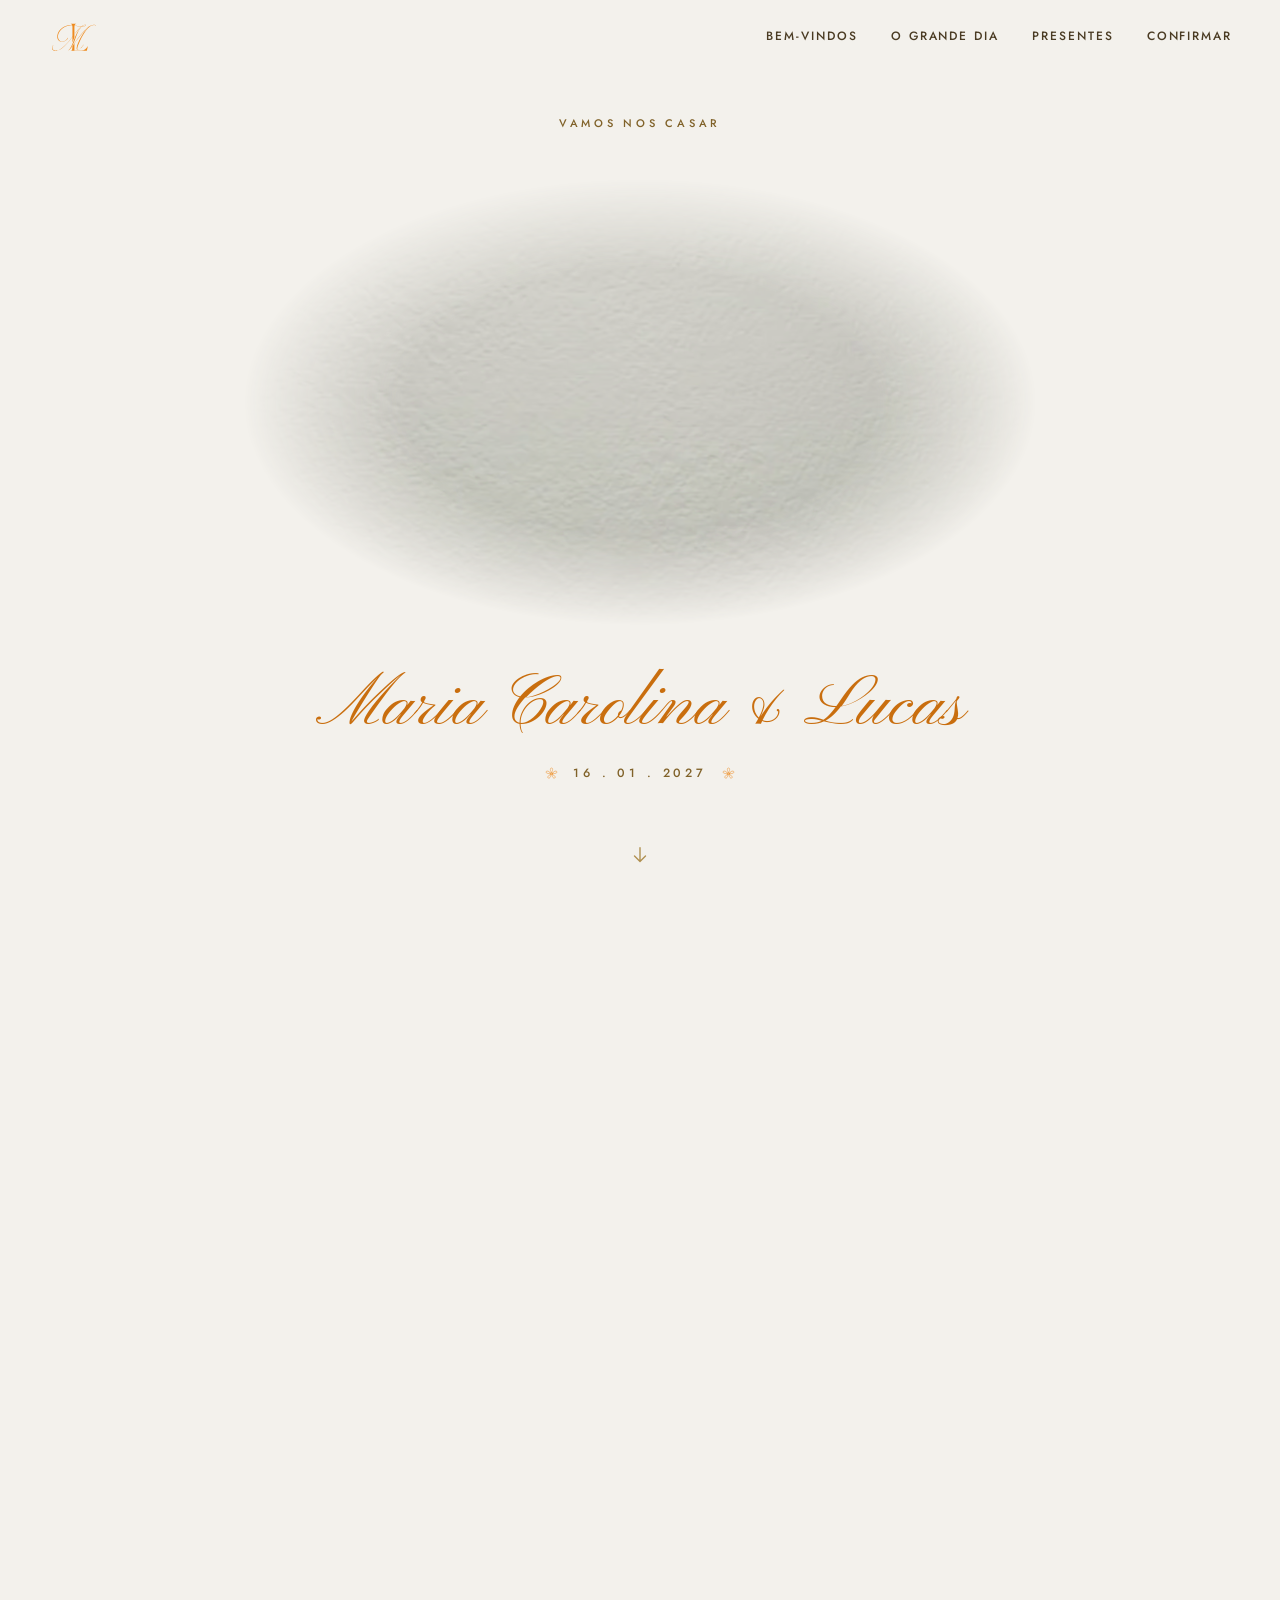
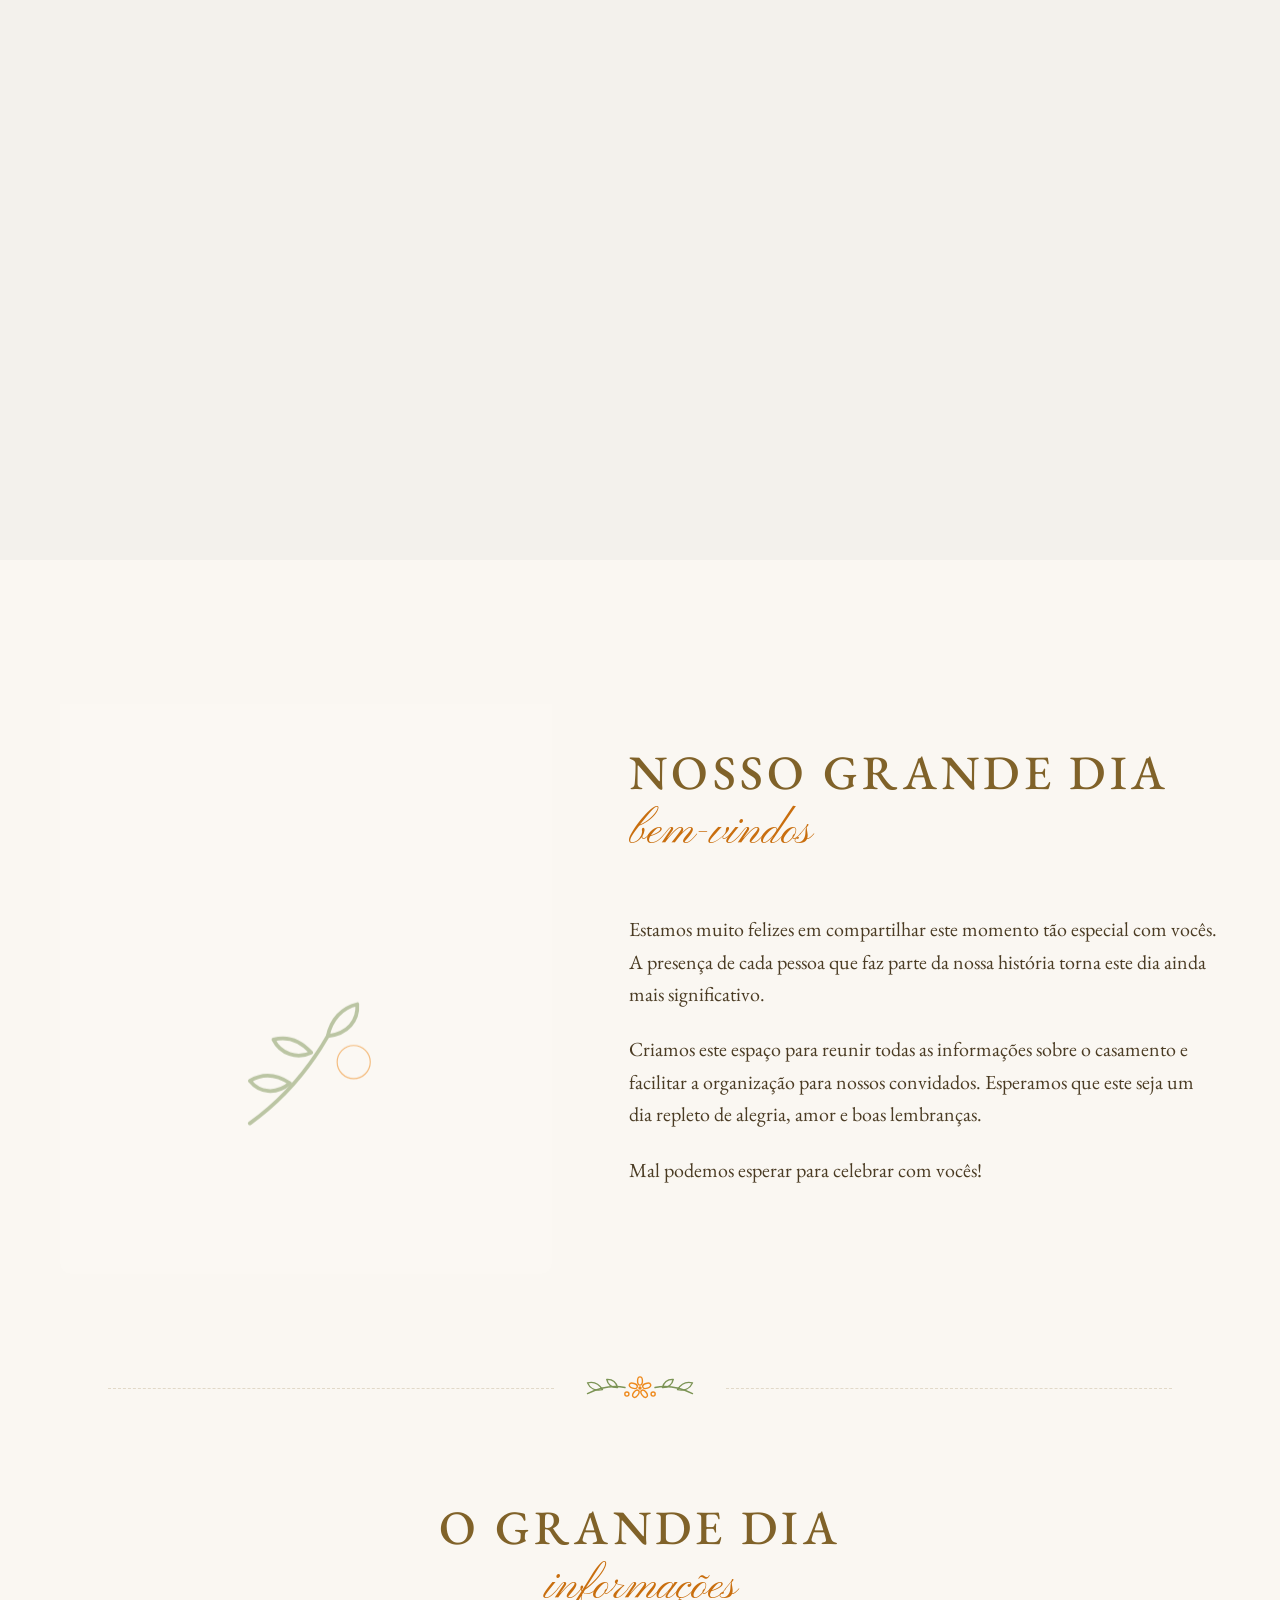
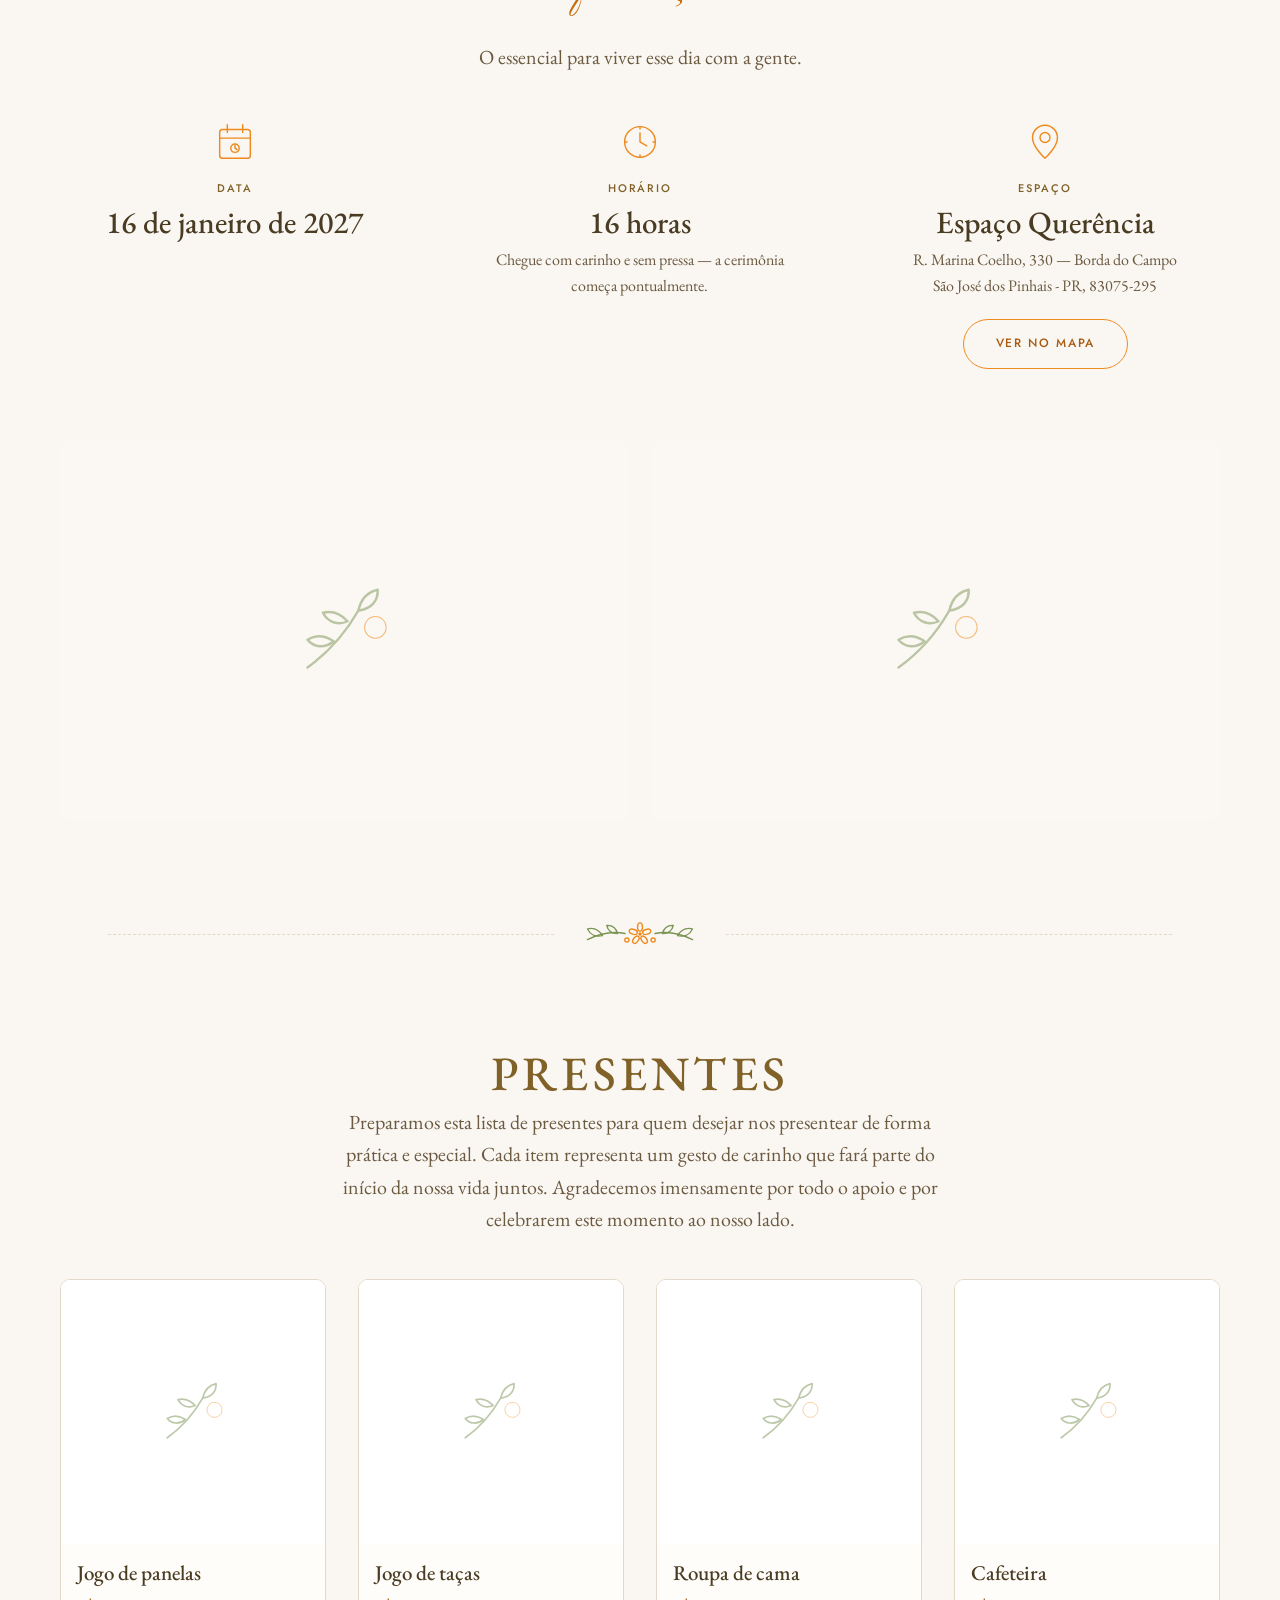
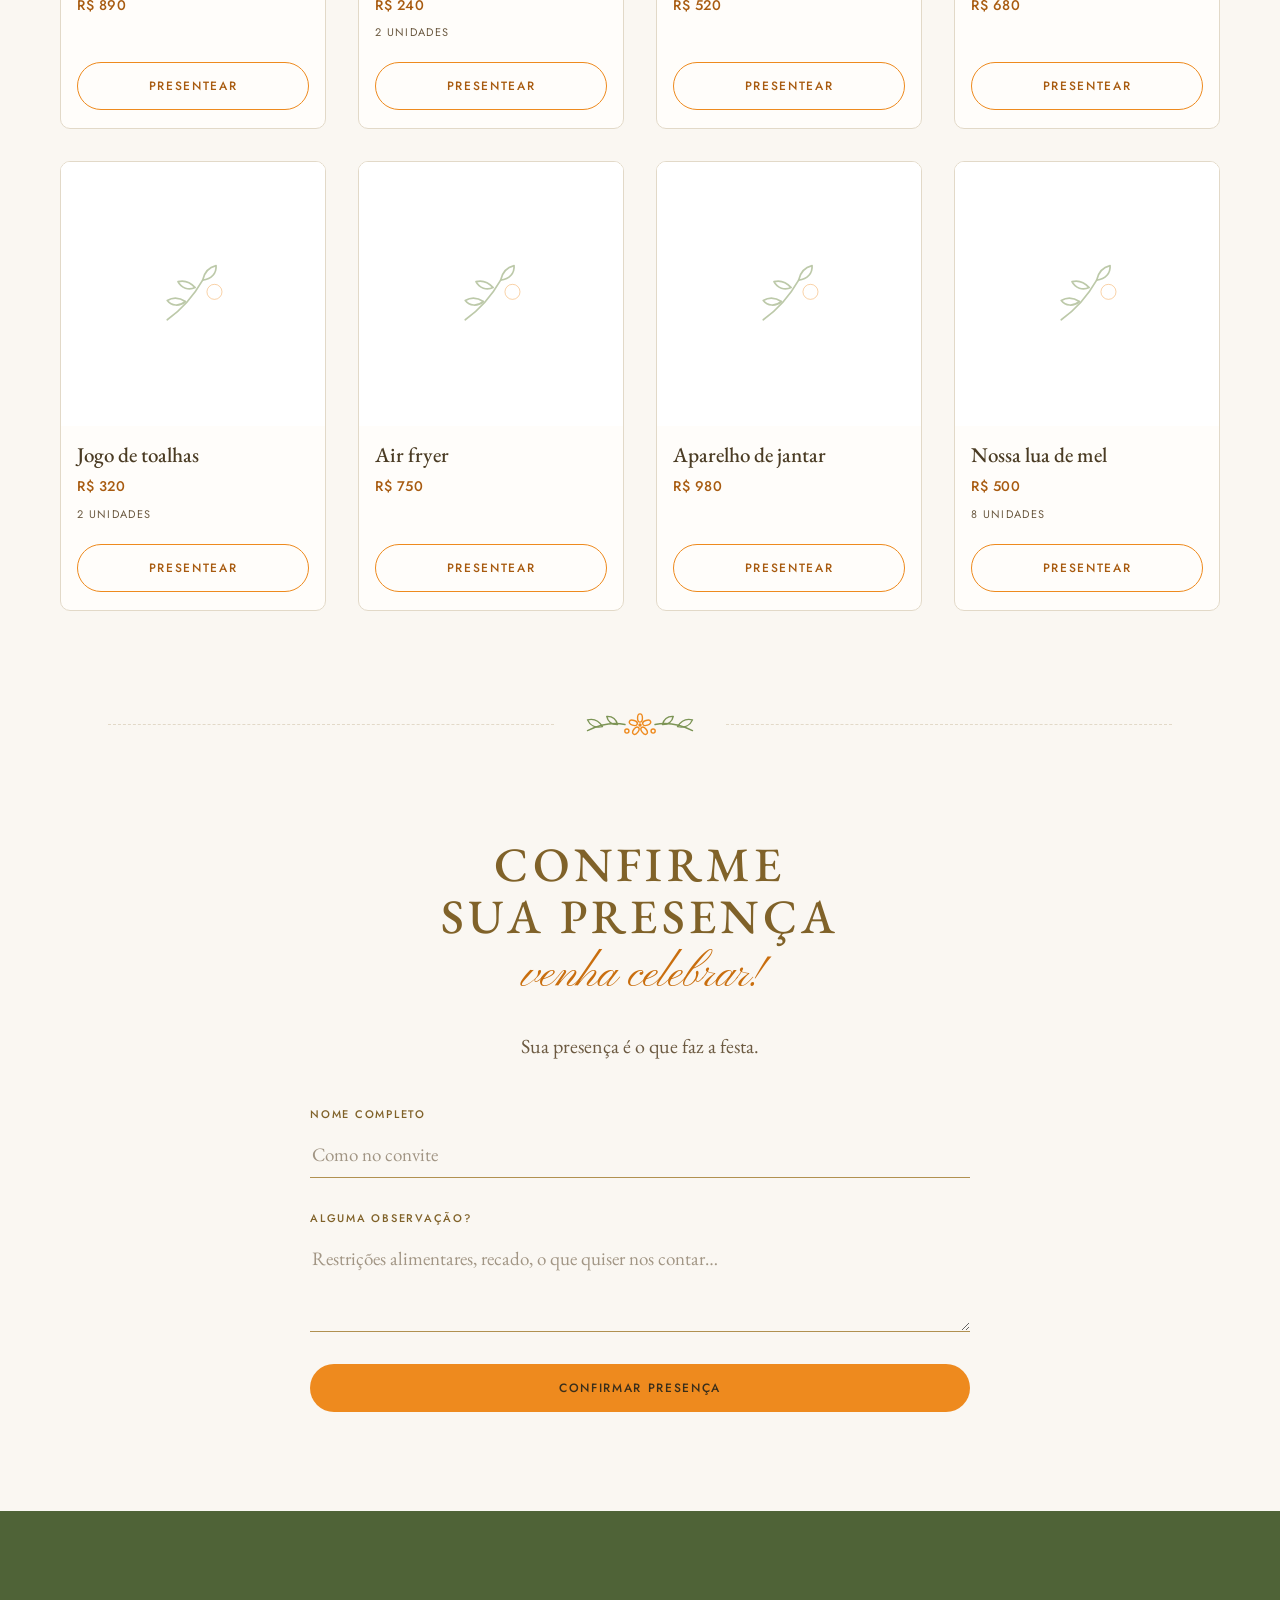
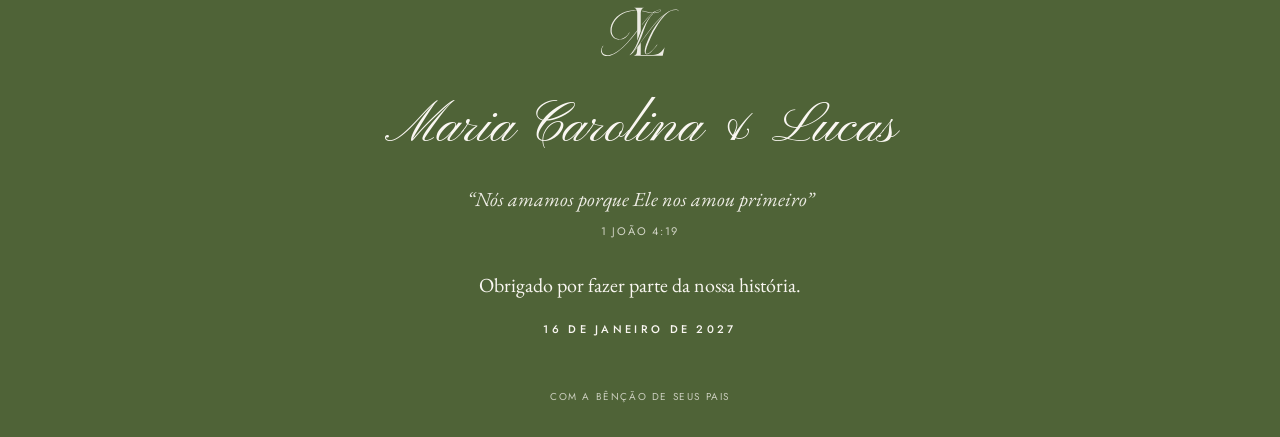
==== index.html @ faf65ff3 "Identidade do convite, novo hero em aquarela e lista de presentes Identidade visual - Paleta e tipog" ====
<!DOCTYPE html>
<html lang="pt-BR">
<head>
  <meta charset="UTF-8">
  <meta name="viewport" content="width=device-width, initial-scale=1.0">

  <!-- SEO básico. Após publicar, troque o caminho da og:image por uma URL
       absoluta (ex.: https://seudominio.com.br/assets/img/hero-poster.jpg). -->
  <title>Maria Carolina &amp; Lucas — 16 . 01 . 2027</title>
  <meta name="description" content="Vamos nos casar! 16 de janeiro de 2027, às 16 horas, no Espaço Querência, São José dos Pinhais — PR. Confirme sua presença.">
  <meta property="og:title" content="Maria Carolina &amp; Lucas — 16 . 01 . 2027">
  <meta property="og:description" content="Vamos nos casar! 16 de janeiro de 2027, às 16 horas, no Espaço Querência, São José dos Pinhais — PR.">
  <meta property="og:type" content="website">
  <meta property="og:image" content="assets/img/hero-poster.jpg">
  <link rel="icon" type="image/svg+xml" href="assets/img/favicon.svg">

  <!-- Fontes self-hosted: EB Garamond (títulos e corpo, no espírito do
       Bell MT do convite), Pinyon Script (caligrafia) e Jost (micro-labels) -->
  <link rel="preload" href="assets/fonts/eb-garamond.woff2" as="font" type="font/woff2" crossorigin>
  <link rel="preload" href="assets/fonts/pinyon-script.woff2" as="font" type="font/woff2" crossorigin>
  <link rel="preload" href="assets/fonts/jost.woff2" as="font" type="font/woff2" crossorigin>

  <link rel="stylesheet" href="css/styles.css">

  <!-- Auto-recuperação: se o CSS não chegar (falha momentânea de rede/CDN,
       comum logo após um deploy), recarrega a folha de estilo sozinho. -->
  <script>
    (function () {
      var tentou = false;
      function checarCss() {
        if (tentou) return;
        var token = getComputedStyle(document.documentElement).getPropertyValue("--paper");
        if (!token || !token.trim()) {
          tentou = true;
          var l = document.createElement("link");
          l.rel = "stylesheet";
          l.href = "css/styles.css?recarga=" + Date.now();
          document.head.appendChild(l);
        }
      }
      window.addEventListener("DOMContentLoaded", checarCss);
      window.addEventListener("load", checarCss);
      setTimeout(checarCss, 2500);
    })();
  </script>
</head>
<body>

  <!-- ================================================================
       SPRITE SVG — monograma oficial (extraído do PDF do convite) e
       ícones em traço fino de ilustração botânica
       ================================================================ -->
  <svg xmlns="http://www.w3.org/2000/svg" style="display:none" aria-hidden="true">
    <defs>
      <symbol id="svg-monograma" viewBox="0 0 1330.11 1300.55">
        <g fill="currentColor"><path d="M 723.1875 301.410156 C 704.109375 307.328125 691.445312 317.527344 685.195312 332 C 678.945312 346.472656 675.820312 362.589844 675.820312 380.355469 L 675.820312 641.222656 L 625.046875 775 L 625.046875 380.355469 C 625.046875 362.589844 621.921875 346.472656 615.671875 332 C 609.421875 317.527344 596.757812 307.328125 577.679688 301.410156 Z M 675.988281 805.726562 L 675.820312 981.332031 L 853.449219 981.332031 C 892.921875 981.332031 925.980469 971.132812 952.625 950.742188 C 979.269531 930.347656 1002.132812 903.699219 1021.210938 870.808594 L 993.578125 992.1875 L 577.679688 992.1875 C 596.757812 986.265625 609.433594 975.726562 615.671875 960.609375 C 621.910156 945.488281 625.425781 894.613281 625.425781 876.851562 L 625.425781 874.464844 Z M 675.988281 805.726562 "/><path d="M 908.566406 565.773438 C 892.820312 591.140625 877.796875 616.960938 863.25 643.03125 C 831.382812 700.753906 806.730469 762.574219 781.628906 823.46875 C 768.988281 854.011719 756.285156 884.707031 751.066406 916.605469 C 748.546875 930.492188 743.164062 966.011719 765.515625 966.011719 C 807.425781 966.011719 884.660156 866.179688 909.832031 833.328125 C 911.871094 830.847656 916.480469 834.335938 914.0625 836.703125 C 901.457031 853.003906 888.335938 869.554688 875.117188 885.242188 C 861.90625 900.921875 848.625 915.703125 835.730469 928.433594 C 819.382812 944.574219 789.78125 971.53125 765.515625 971.53125 C 759.285156 971.378906 753.773438 970.367188 748.417969 966.746094 C 733.015625 956.328125 732.03125 931.566406 733.574219 914.625 C 736.859375 876.578125 749.507812 840.09375 763.257812 804.726562 C 774.339844 775.53125 786.789062 746.800781 800.265625 718.632812 C 827.5 661.6875 859.367188 606.574219 894.867188 554.382812 C 911.132812 530.46875 928.285156 507.070312 946.527344 484.625 C 964.546875 462.210938 982.898438 440.105469 1003.007812 419.519531 C 1015.976562 406.238281 1029.59375 393.683594 1043.917969 381.875 C 1021.5 397.464844 1000.558594 414.507812 980.328125 432.851562 C 970.21875 442.019531 959.757812 451.945312 948.542969 462.917969 C 892.558594 518.40625 843.878906 580.726562 795.203125 642.5625 C 767.886719 677.292969 741.804688 713.09375 716.105469 749.03125 C 700.601562 770.722656 685.1875 792.46875 669.972656 814.363281 C 647.976562 845.976562 625.957031 877.570312 601.613281 907.449219 C 576.648438 938.082031 549.859375 966.050781 522.359375 984.453125 C 517.59375 987.558594 514.511719 983.984375 518.535156 980.203125 C 586.664062 915.503906 621.195312 823.535156 653.6875 737.484375 C 680.441406 666.726562 708.324219 595.769531 743.589844 528.753906 C 757.886719 501.542969 774.152344 475.054688 792.554688 450.414062 C 808.285156 429.355469 825.941406 409.164062 845.8125 391.902344 C 848.316406 389.429688 851.804688 393.484375 849.289062 395.550781 C 806.75 432.042969 778.320312 483.769531 755.902344 534.375 C 727 599.011719 708.230469 667.515625 680.746094 732.703125 C 649.585938 805.960938 615.675781 880.179688 563.851562 941.433594 C 600.992188 903.695312 631.667969 859.515625 661.925781 816.238281 C 678.316406 792.832031 694.824219 769.515625 711.402344 746.238281 C 737.246094 709.964844 763.429688 673.921875 790.753906 638.746094 C 839.472656 576.847656 887.78125 514.410156 943.832031 458.851562 C 958.53125 444.441406 972.753906 431.085938 986.714844 418.820312 C 1024.09375 385.976562 1064.738281 356.273438 1111.578125 338.480469 C 1133.449219 330.191406 1158.347656 324.3125 1181.851562 325.535156 C 1197.429688 326.347656 1217.574219 330.945312 1226.671875 344.921875 C 1228.851562 348.078125 1224.867188 350.21875 1223.257812 347.574219 C 1214.929688 335.25 1196.5625 331.476562 1182.691406 330.839844 C 1160.882812 329.839844 1137.710938 335.269531 1117.484375 343.15625 C 1106.488281 347.378906 1094.816406 353.992188 1082.875 362.304688 C 1069.738281 371.449219 1056.277344 382.652344 1043.027344 395.007812 C 1027.992188 409.023438 1013.222656 424.515625 999.488281 440.175781 C 984.015625 457.808594 969.84375 475.664062 958.058594 491.863281 C 940.558594 515.789062 924.195312 540.589844 908.566406 565.773438 M 538.667969 339.347656 C 567.542969 335.816406 596.710938 335.03125 625.765625 336.09375 C 639.214844 336.578125 651.777344 337.527344 663.679688 338.816406 L 663.679688 344.367188 C 636.652344 341.417969 609.214844 340.5 582.136719 341.726562 C 524.082031 344.363281 467.445312 358.09375 416.628906 386.832031 C 376.222656 409.679688 339.4375 441.382812 311.003906 478.082031 C 275.554688 524.792969 252.0625 580.511719 255.367188 639.996094 C 257.617188 677.664062 274.605469 717.464844 307.371094 738.265625 C 330.246094 752.5625 356.597656 757.855469 383.246094 753.863281 C 439.386719 745.359375 482.402344 708.515625 508.386719 659.207031 C 509.332031 657.296875 510.460938 657.464844 512.304688 657.464844 C 513.585938 658.746094 513.589844 659.574219 513.589844 661.292969 C 499.597656 687.222656 481.707031 710.21875 458.144531 728.132812 C 436.496094 744.589844 411.71875 755.304688 384.804688 759.34375 C 354.21875 763.820312 327.230469 760.320312 300.050781 744.875 C 291.75 740.335938 283.714844 734.140625 276.339844 726.707031 C 254.238281 704.449219 239.070312 672.347656 237.855469 640.839844 C 232.859375 577.570312 257.527344 516.359375 296.867188 467.679688 C 337.078125 417.542969 393.910156 380.117188 454.214844 358.699219 C 481.570312 349.121094 509.914062 342.863281 538.667969 339.347656 M 699.179688 343.832031 C 717.308594 346.957031 734.253906 350.664062 751.109375 354.355469 L 751.167969 354.367188 C 781.582031 361.019531 811.71875 367.613281 847.988281 370.589844 C 850.609375 368.523438 854.429688 365.773438 859.179688 362.648438 C 880.203125 348.816406 903.101562 337.507812 927.417969 330.804688 C 937.710938 327.96875 964.144531 321.648438 969.726562 335.292969 C 969.808594 335.480469 969.839844 335.75 969.914062 335.9375 C 970.570312 338.699219 969.953125 341.652344 968.136719 344.660156 C 958.011719 361.359375 917.859375 372.601562 897.6875 375.464844 C 887.0625 376.96875 876.136719 377.597656 865.40625 377.464844 C 860.015625 377.398438 855.089844 377.121094 850.96875 376.6875 C 817.679688 404.480469 787.28125 436.175781 758.128906 470.105469 C 735.621094 496.300781 714.171875 523.394531 692.984375 550.695312 L 692.902344 540.496094 C 738.527344 482.351562 786.601562 424.574219 842.335938 375.84375 C 808.804688 372.617188 780.296875 366.363281 751.507812 360.046875 C 733.097656 355.980469 714.6875 352.023438 696.105469 348.886719 Z M 665.992188 585.644531 C 647.683594 609.367188 629.167969 632.902344 610.632812 656.445312 C 531.195312 757.515625 450.695312 860.203125 344.757812 935.097656 C 315.171875 955.789062 284.605469 973.546875 250.457031 985.640625 C 239.40625 989.554688 227.976562 992.902344 215.996094 995.667969 C 176.652344 1004.960938 125.496094 993.410156 108.035156 953.113281 C 96.945312 927.71875 102.042969 897.628906 114.265625 873.613281 C 118.953125 864.402344 124.5625 856.390625 130.304688 850.351562 C 130.621094 849.972656 131.21875 849.566406 131.671875 849.359375 C 134.332031 848.132812 136.332031 850.796875 134.457031 853.152344 C 112.328125 877.617188 105.203125 917.070312 119.863281 947.03125 C 136.59375 980.617188 178.921875 990.589844 213.367188 985.765625 C 260.835938 979.222656 302.492188 956.117188 341.554688 929.585938 C 393.339844 893.34375 441.597656 846.761719 487.648438 795.558594 C 537.554688 740.070312 583.488281 680.960938 629.574219 622.300781 C 641.71875 606.667969 653.773438 590.964844 665.867188 575.292969 Z M 963.953125 337.609375 C 963.386719 335.496094 960.292969 334.167969 958.390625 333.699219 C 943.246094 329.976562 908.863281 343.132812 894.824219 349.925781 C 882.15625 356.050781 869.933594 363.511719 858.007812 370.972656 C 878.621094 372.472656 899.183594 370.871094 919.03125 364.960938 C 930.898438 361.421875 953.011719 353.066406 961.378906 343.816406 C 963.386719 341.601562 964.367188 339.484375 963.953125 337.609375 "/></g>
      </symbol>
      <!-- Flor de laranjeira: 5 pétalas -->
      <symbol id="svg-flor" viewBox="0 0 48 48">
        <g fill="none" stroke="currentColor" stroke-width="1.5" stroke-linecap="round" stroke-linejoin="round">
          <path d="M24 20.2 C 20.4 17.4 19.6 11.2 21.2 7.6 C 22 5.8 26 5.8 26.8 7.6 C 28.4 11.2 27.6 17.4 24 20.2 Z"/>
          <path d="M24 20.2 C 20.4 17.4 19.6 11.2 21.2 7.6 C 22 5.8 26 5.8 26.8 7.6 C 28.4 11.2 27.6 17.4 24 20.2 Z" transform="rotate(72 24 24)"/>
          <path d="M24 20.2 C 20.4 17.4 19.6 11.2 21.2 7.6 C 22 5.8 26 5.8 26.8 7.6 C 28.4 11.2 27.6 17.4 24 20.2 Z" transform="rotate(144 24 24)"/>
          <path d="M24 20.2 C 20.4 17.4 19.6 11.2 21.2 7.6 C 22 5.8 26 5.8 26.8 7.6 C 28.4 11.2 27.6 17.4 24 20.2 Z" transform="rotate(216 24 24)"/>
          <path d="M24 20.2 C 20.4 17.4 19.6 11.2 21.2 7.6 C 22 5.8 26 5.8 26.8 7.6 C 28.4 11.2 27.6 17.4 24 20.2 Z" transform="rotate(288 24 24)"/>
          <circle cx="24" cy="24" r="2.4"/>
        </g>
      </symbol>

      <!-- Ramo de laranjeira com folhas -->
      <symbol id="svg-ramo" viewBox="0 0 64 64">
        <g fill="none" stroke="currentColor" stroke-width="1.5" stroke-linecap="round" stroke-linejoin="round">
          <path d="M10 56 C 22 46 32 34 40 20 C 42 16.5 44 13 46 10"/>
          <path d="M26 40 C 20 36 14 36 9 39 C 13 44 20 45 26 40 Z"/>
          <path d="M35 27 C 30 21.5 24.5 20 19 21.5 C 22 27.5 29 30 35 27 Z"/>
          <path d="M40 20 C 41.5 13 46 8 52.5 6.5 C 53 13.5 48.5 19 40 20 Z"/>
          <circle cx="52" cy="22" r="1.6"/>
        </g>
      </symbol>

      <!-- Calendário (Data) -->
      <symbol id="svg-calendario" viewBox="0 0 48 48">
        <g fill="none" stroke="currentColor" stroke-width="1.5" stroke-linecap="round" stroke-linejoin="round">
          <rect x="8" y="12" width="32" height="30" rx="3"/>
          <line x1="8" y1="21" x2="40" y2="21"/>
          <line x1="16" y1="7" x2="16" y2="15"/>
          <line x1="32" y1="7" x2="32" y2="15"/>
          <circle cx="24" cy="31.5" r="4.4"/>
          <path d="M24 28.4 v3.1 l2.1 1.5"/>
        </g>
      </symbol>

      <!-- Relógio (Horário) -->
      <symbol id="svg-relogio" viewBox="0 0 48 48">
        <g fill="none" stroke="currentColor" stroke-width="1.5" stroke-linecap="round" stroke-linejoin="round">
          <circle cx="24" cy="25" r="16"/>
          <path d="M24 15.5 V25 l7 4.2"/>
          <line x1="24" y1="9" x2="24" y2="11.4"/>
          <line x1="40" y1="25" x2="37.6" y2="25"/>
          <line x1="24" y1="41" x2="24" y2="38.6"/>
          <line x1="8" y1="25" x2="10.4" y2="25"/>
        </g>
      </symbol>

      <!-- Pin de localização (Espaço) -->
      <symbol id="svg-pin" viewBox="0 0 48 48">
        <g fill="none" stroke="currentColor" stroke-width="1.5" stroke-linecap="round" stroke-linejoin="round">
          <path d="M24 42 C 24 42 37 30.5 37 20.6 C 37 13.4 31.2 7.5 24 7.5 C 16.8 7.5 11 13.4 11 20.6 C 11 30.5 24 42 24 42 Z"/>
          <circle cx="24" cy="20.4" r="5.2"/>
        </g>
      </symbol>

      <!-- Ramalhete: folhas em verde + flor laranja (divisores) -->
      <symbol id="svg-ramalhete" viewBox="0 0 140 32">
        <g fill="none" stroke-width="1.5" stroke-linecap="round" stroke-linejoin="round">
          <path stroke="var(--leaf)" d="M14 22 C 30 14 42 13 54 15.5"/>
          <path stroke="var(--leaf)" d="M126 22 C 110 14 98 13 86 15.5"/>
          <path stroke="var(--leaf)" d="M30 17.8 C 26 11 20 9 14 10.5 C 16.5 16.5 22.5 19.5 30 17.8 Z"/>
          <path stroke="var(--leaf)" d="M46 15.5 C 44.5 9.5 40 6.5 34.5 6.8 C 35.8 12.5 40 15.6 46 15.5 Z"/>
          <path stroke="var(--leaf)" d="M110 17.8 C 114 11 120 9 126 10.5 C 123.5 16.5 117.5 19.5 110 17.8 Z"/>
          <path stroke="var(--leaf)" d="M94 15.5 C 95.5 9.5 100 6.5 105.5 6.8 C 104.2 12.5 100 15.6 94 15.5 Z"/>
          <circle stroke="var(--orange)" cx="56" cy="22.5" r="2.2"/>
          <circle stroke="var(--orange)" cx="84" cy="22.5" r="2.2"/>
          <g stroke="var(--orange)">
            <ellipse cx="70" cy="8.5" rx="2.6" ry="4.4"/>
            <ellipse cx="70" cy="8.5" rx="2.6" ry="4.4" transform="rotate(72 70 16)"/>
            <ellipse cx="70" cy="8.5" rx="2.6" ry="4.4" transform="rotate(144 70 16)"/>
            <ellipse cx="70" cy="8.5" rx="2.6" ry="4.4" transform="rotate(216 70 16)"/>
            <ellipse cx="70" cy="8.5" rx="2.6" ry="4.4" transform="rotate(288 70 16)"/>
          </g>
          <circle cx="70" cy="16" r="1.8" fill="var(--orange)" stroke="none"/>
        </g>
      </symbol>
    </defs>
  </svg>

  <!-- ================================================================
       NAVEGAÇÃO
       ================================================================ -->
  <header class="nav" id="nav">
    <a class="nav__brand" href="#inicio" aria-label="Voltar ao início">
      <svg class="nav__mono" aria-hidden="true"><use href="#svg-monograma"/></svg>
    </a>
    <nav class="nav__links" id="nav-links" aria-label="Seções do site"></nav>
    <button class="nav__burger" id="nav-burger" aria-label="Abrir menu" aria-expanded="false" aria-controls="menu-mobile">
      <span></span><span></span>
    </button>
  </header>

  <div class="menu" id="menu-mobile" hidden>
    <svg class="menu__mono" aria-hidden="true"><use href="#svg-monograma"/></svg>
    <nav class="menu__links" id="menu-links" aria-label="Seções do site"></nav>
  </div>

  <main>

    <!-- ==========================================================
         HERO — a aquarela é pintada conforme a rolagem
         ========================================================== -->
    <section class="hero" id="inicio">
      <div class="hero__pin">
        <div class="hero__inner">
          <p class="hero__eyebrow" id="hero-eyebrow"></p>
          <div class="hero__stage" id="hero-stage">
            <div class="hero__video-wrap" id="hero-video-wrap"></div>
          </div>
          <h1 class="hero__wordmark" id="hero-wordmark"></h1>
          <p class="hero__date">
            <svg class="hero__date-flor" aria-hidden="true"><use href="#svg-flor"/></svg>
            <span id="hero-date"></span>
            <svg class="hero__date-flor" aria-hidden="true"><use href="#svg-flor"/></svg>
          </p>
        </div>
        <a class="hero__scroll" href="#bem-vindos" aria-label="Rolar para a próxima seção">
          <svg viewBox="0 0 24 24" width="22" height="22" aria-hidden="true" fill="none" stroke="currentColor" stroke-width="1.5" stroke-linecap="round" stroke-linejoin="round">
            <path d="M12 4 v14 M6 13 l6 6 6-6"/>
          </svg>
        </a>
      </div>
    </section>

    <!-- ==========================================================
         1 · NOSSO GRANDE DIA (boas-vindas)
         ========================================================== -->
    <section class="boas-vindas section" id="bem-vindos">
      <div class="section__inner boas-vindas__grid">
        <figure class="boas-vindas__media reveal" id="bv-media">
          <img id="bv-foto" alt="" loading="lazy">
        </figure>
        <div class="boas-vindas__texto">
          <h2 class="section__title reveal" id="bv-titulo"></h2>
          <p class="assinatura reveal" id="bv-subtitulo" aria-hidden="true"></p>
          <div class="reveal" id="bv-paragrafos"></div>
        </div>
      </div>
    </section>

    <div class="divider" aria-hidden="true">
      <svg class="divider__ramalhete"><use href="#svg-ramalhete"/></svg>
    </div>

    <!-- ==========================================================
         2 · O GRANDE DIA (informações)
         ========================================================== -->
    <section class="odia section" id="o-dia">
      <div class="section__inner">
        <h2 class="section__title section__title--centro reveal" id="odia-titulo"></h2>
        <p class="assinatura assinatura--centro reveal" id="odia-subtitulo" aria-hidden="true"></p>
        <p class="section__intro reveal" id="odia-intro"></p>

        <div class="odia__grid">
          <article class="odia__bloco reveal">
            <svg class="odia__icone" aria-hidden="true"><use href="#svg-calendario"/></svg>
            <h3 class="odia__rotulo" id="odia-rotulo-data"></h3>
            <p class="odia__valor" id="odia-data"></p>
          </article>
          <article class="odia__bloco reveal">
            <svg class="odia__icone" aria-hidden="true"><use href="#svg-relogio"/></svg>
            <h3 class="odia__rotulo" id="odia-rotulo-horario"></h3>
            <p class="odia__valor" id="odia-horario"></p>
            <p class="odia__nota" id="odia-horario-nota"></p>
          </article>
          <article class="odia__bloco reveal">
            <svg class="odia__icone" aria-hidden="true"><use href="#svg-pin"/></svg>
            <h3 class="odia__rotulo" id="odia-rotulo-local"></h3>
            <p class="odia__valor" id="odia-local-nome"></p>
            <p class="odia__nota" id="odia-local-endereco"></p>
            <a class="botao botao--outline" id="odia-mapa" target="_blank" rel="noopener"></a>
          </article>
        </div>

        <div class="odia__fotos" id="odia-fotos"></div>
      </div>
    </section>

    <div class="divider" aria-hidden="true">
      <svg class="divider__ramalhete"><use href="#svg-ramalhete"/></svg>
    </div>

    <!-- ==========================================================
         3 · PRESENTES
         ========================================================== -->
    <section class="presentes section" id="presentes">
      <div class="section__inner">
        <h2 class="section__title section__title--centro reveal" id="presentes-titulo"></h2>
        <p class="assinatura assinatura--centro reveal" id="presentes-subtitulo" aria-hidden="true"></p>
        <p class="section__intro reveal" id="presentes-texto"></p>
        <div class="presentes__grid" id="presentes-grid"></div>
      </div>
    </section>

    <div class="divider" aria-hidden="true">
      <svg class="divider__ramalhete"><use href="#svg-ramalhete"/></svg>
    </div>

    <!-- ==========================================================
         4 · CONFIRME SUA PRESENÇA
         ========================================================== -->
    <section class="rsvp section" id="rsvp">
      <div class="section__inner section__inner--narrow">
        <h2 class="section__title section__title--centro reveal" id="rsvp-titulo"></h2>
        <p class="assinatura assinatura--centro reveal" id="rsvp-subtitulo" aria-hidden="true"></p>
        <p class="section__intro reveal" id="rsvp-intro"></p>

        <form class="rsvp__form reveal" id="rsvp-form" novalidate>
          <div class="campo">
            <label class="campo__rotulo" for="rsvp-nome" id="rsvp-rotulo-nome"></label>
            <input class="campo__input" type="text" id="rsvp-nome" name="nome" autocomplete="name" required>
          </div>
          <div class="campo">
            <label class="campo__rotulo" for="rsvp-obs" id="rsvp-rotulo-obs"></label>
            <textarea class="campo__input campo__input--area" id="rsvp-obs" name="observacoes" rows="3"></textarea>
          </div>
          <button class="botao botao--primario" id="rsvp-enviar" type="submit"></button>
        </form>

        <div class="rsvp__sucesso" id="rsvp-sucesso" hidden tabindex="-1">
          <svg class="rsvp__sucesso-icone" aria-hidden="true"><use href="#svg-flor"/></svg>
          <h3 id="rsvp-sucesso-titulo"></h3>
          <p id="rsvp-sucesso-texto"></p>
        </div>
      </div>
    </section>

  </main>

  <!-- ================================================================
       RODAPÉ
       ================================================================ -->
  <footer class="rodape">
    <svg class="rodape__mono" aria-hidden="true"><use href="#svg-monograma"/></svg>
    <p class="rodape__nomes" id="rodape-nomes"></p>
    <p class="rodape__versiculo" id="rodape-versiculo"></p>
    <p class="rodape__versiculo-ref" id="rodape-versiculo-ref"></p>
    <p class="rodape__agradecimento" id="rodape-agradecimento"></p>
    <p class="rodape__data" id="rodape-data"></p>
    <p class="rodape__credito" id="rodape-credito"></p>
  </footer>

  <!-- ================================================================
       JANELA DE PRESENTE (abre ao clicar em "Presentear")
       ================================================================ -->
  <div class="modal" id="modal-presente" hidden role="dialog" aria-modal="true" aria-labelledby="modal-nome">
    <div class="modal__caixa" role="document">
      <button class="modal__fechar" id="modal-fechar" aria-label="Fechar">&times;</button>
      <img class="modal__foto" id="modal-foto" alt="">
      <h3 class="modal__nome" id="modal-nome"></h3>
      <p class="modal__valor" id="modal-valor"></p>

      <p class="modal__rotulo" id="modal-rotulo-escolha"></p>
      <div class="modal__opcoes" id="modal-opcoes"></div>
      <div class="campo campo--valor">
        <label class="campo__rotulo" for="modal-livre" id="modal-rotulo-livre"></label>
        <input class="campo__input" id="modal-livre" type="text" inputmode="decimal" autocomplete="off">
      </div>

      <p class="modal__como" id="modal-como"></p>
      <dl class="modal__pix">
        <div><dt>Banco</dt><dd id="modal-banco"></dd></div>
        <div><dt>Titular</dt><dd id="modal-titular"></dd></div>
        <div><dt>Chave PIX</dt><dd class="modal__chave" id="modal-chave"></dd></div>
      </dl>
      <figure class="modal__qr" id="modal-qr" hidden><img id="modal-qr-img" alt="QR Code do PIX" loading="lazy"></figure>

      <button class="botao botao--primario" id="modal-copiar" type="button"></button>
      <button class="botao botao--texto" id="modal-avisar" type="button"></button>
    </div>
  </div>

  <script src="config.js"></script>
  <script src="js/main.js" defer></script>
</body>
</html>
---- css/styles.css ----
/* ==========================================================================
   MARIA CAROLINA & LUCAS — SISTEMA VISUAL "LARANJEIRA AQUARELA"
   --------------------------------------------------------------------------
   Paleta e tipografia derivadas do convite oficial: papel claro levemente
   quente, laranja vibrante da aquarela, dourado dos textos e verde-folha.
   Todos os tokens vivem em :root — trocar a paleta inteira exige editar
   apenas esse bloco. Zero drop-shadows: profundidade por luminância.
   ========================================================================== */

/* --- Fontes self-hosted (subset latino, display swap) ------------------- */

@font-face {
  font-family: "EB Garamond";
  src: url("../assets/fonts/eb-garamond.woff2") format("woff2");
  font-weight: 400 700;
  font-style: normal;
  font-display: swap;
}

@font-face {
  font-family: "EB Garamond";
  src: url("../assets/fonts/eb-garamond-italic.woff2") format("woff2");
  font-weight: 400 700;
  font-style: italic;
  font-display: swap;
}

@font-face {
  font-family: "Pinyon Script";
  src: url("../assets/fonts/pinyon-script.woff2") format("woff2");
  font-weight: 400;
  font-style: normal;
  font-display: swap;
}

@font-face {
  font-family: "Jost";
  src: url("../assets/fonts/jost.woff2") format("woff2");
  font-weight: 100 900;
  font-style: normal;
  font-display: swap;
}

:root {
  /* --- Cores (retiradas do convite) ----------------------------------- */
  --paper-video: #F3F1EC;      /* fundo do hero — igual ao papel do vídeo */
  --paper: #FAF7F2;            /* papel das seções */
  --paper-elevated: #FFFDFA;   /* cartões e superfícies elevadas */
  --orange: #EE8A1E;           /* laranja da aquarela e do monograma (gráficos) */
  --orange-display: #C96E0E;   /* laranja p/ TEXTO GRANDE: nome e subtítulos */
  --orange-ink: #A85B10;       /* laranja p/ TEXTO CORRIDO (contraste AA) */
  --orange-sobre: #3A2E1B;     /* texto escuro usado sobre o laranja vivo */
  --gold: #B09050;             /* dourado dos textos do convite */
  --gold-deep: #806229;        /* dourado escuro (labels sobre papel) */
  --ink: #4A3B23;              /* texto principal: marrom-dourado escuro */
  --ink-soft: #6B5940;         /* texto secundário */
  --leaf: #7C9455;             /* verde-folha da aquarela */
  --leaf-deep: #4F6337;        /* verde profundo: rodapé e botão primário */
  --hairline: #E2D9C8;         /* divisores tracejados 1px */

  /* --- Tipografia ------------------------------------------------------ */
  --font-display: "EB Garamond", Georgia, serif;
  --font-body: "EB Garamond", Georgia, serif;
  --font-script: "Pinyon Script", cursive;
  --font-micro: "Jost", system-ui, sans-serif;

  /* --- Métricas -------------------------------------------------------- */
  --nav-height: 64px;
  --stage-max: 1200px;
  --radius-card: 10px;
  --radius-pill: 999px;
}

@media (min-width: 768px) {
  :root { --nav-height: 76px; }
}

/* ==========================================================================
   BASE
   ========================================================================== */

*, *::before, *::after { box-sizing: border-box; }

html { scroll-behavior: smooth; }

body {
  margin: 0;
  font-family: var(--font-body);
  font-weight: 400;
  font-size: 19px;
  line-height: 1.62;
  color: var(--ink);
  background: var(--paper);
  -webkit-font-smoothing: antialiased;
}

@media (min-width: 1100px) { body { font-size: 20px; } }

img, svg, video { display: block; }
a { color: inherit; }
[hidden] { display: none !important; }

:focus-visible {
  outline: 2px solid var(--leaf-deep);
  outline-offset: 3px;
  border-radius: 2px;
}

::selection { background: var(--orange); color: #fff; }

body.travado { overflow: hidden; }

/* ==========================================================================
   NAVEGAÇÃO
   ========================================================================== */

.nav {
  position: fixed;
  inset: 0 0 auto 0;
  z-index: 80;
  height: var(--nav-height);
  display: flex;
  align-items: center;
  justify-content: space-between;
  padding-inline: clamp(20px, 4vw, 48px);
  background: transparent;
  border-bottom: 1px dashed transparent;
  transition: background-color .35s ease, border-color .35s ease;
}

.nav.is-scrolled {
  background: var(--paper);
  border-bottom-color: var(--hairline);
}

.nav__brand { display: flex; align-items: center; text-decoration: none; }

.nav__mono {
  width: 52px;
  height: 51px;
  color: var(--orange);
}

.nav__links { display: none; gap: clamp(20px, 2.6vw, 38px); }

.nav__links a {
  font-family: var(--font-micro);
  font-size: 12px;
  font-weight: 500;
  letter-spacing: .16em;
  text-transform: uppercase;
  text-decoration: none;
  color: var(--ink);
  padding-block: 6px;
  border-bottom: 1px dashed transparent;
  transition: border-color .25s ease, color .25s ease;
}

.nav__links a:hover { color: var(--orange-ink); }
.nav__links a.is-active { border-bottom-color: var(--orange); }

.nav__burger {
  appearance: none;
  background: none;
  border: 0;
  padding: 10px 6px;
  cursor: pointer;
  display: grid;
  gap: 6px;
}

.nav__burger span {
  display: block;
  width: 24px;
  height: 1.5px;
  background: var(--ink);
  transition: transform .3s ease;
}

.nav__burger[aria-expanded="true"] span:first-child { transform: translateY(3.75px) rotate(45deg); }
.nav__burger[aria-expanded="true"] span:last-child { transform: translateY(-3.75px) rotate(-45deg); }

@media (min-width: 900px) {
  .nav__links { display: flex; }
  .nav__burger { display: none; }
}

.menu {
  position: fixed;
  inset: 0;
  z-index: 70;
  background: var(--paper);
  display: grid;
  place-content: center;
  justify-items: center;
  gap: clamp(28px, 6vh, 52px);
}

.menu__mono { width: 72px; height: 70px; color: var(--orange); }

.menu__links { display: grid; gap: clamp(20px, 4vh, 32px); text-align: center; }

.menu__links a {
  font-family: var(--font-display);
  font-weight: 500;
  font-size: clamp(26px, 6.5vw, 34px);
  letter-spacing: .1em;
  text-transform: uppercase;
  text-decoration: none;
  border-bottom: 1px dashed transparent;
}

.menu__links a.is-active { border-bottom-color: var(--orange); }

/* ==========================================================================
   HERO — a aquarela é pintada conforme a rolagem
   ========================================================================== */

.hero { background: var(--paper-video); }

.hero--scrub {
  height: 240vh;
  height: 240svh;
}

.hero__pin {
  position: sticky;
  top: 0;
  min-height: 100vh;
  min-height: 100svh;
  display: flex;
  flex-direction: column;
  align-items: center;
  justify-content: center;
  gap: clamp(10px, 2.2vh, 26px);
  padding: calc(var(--nav-height) + 10px) clamp(16px, 3vw, 40px) 72px;
}

@media (min-width: 768px) {
  .hero__pin { padding-bottom: 88px; }
}

.hero__inner {
  width: 100%;
  display: flex;
  flex-direction: column;
  align-items: center;
  gap: clamp(12px, 2.2vh, 24px);
}

.hero__eyebrow {
  margin: 0;
  font-family: var(--font-micro);
  font-size: 11px;
  font-weight: 500;
  letter-spacing: .34em;
  text-transform: uppercase;
  color: var(--gold-deep);
}

/* A largura do palco é limitada pela altura livre da tela, para que
   legenda, nome e data caibam sempre na mesma dobra. */
.hero__stage {
  position: relative;
  width: min(100%, calc((100vh - 330px) * .857));
  width: min(100%, calc((100svh - 330px) * .857));
  opacity: 0;
  transition: opacity 1.2s ease;
}

.hero__stage.is-ready { opacity: 1; }

@media (min-width: 768px) {
  .hero__stage {
    width: min(100%, var(--stage-max), calc((100vh - 400px) * 1.7778));
    width: min(100%, var(--stage-max), calc((100svh - 400px) * 1.7778));
  }
}

.hero__video-wrap {
  position: relative;
  /* Máscara de emenda: dissolve a borda do vídeo no papel da seção.
     No mobile a elipse é mais generosa para não cortar a ilustração. */
  -webkit-mask-image: radial-gradient(ellipse 54% 50% at center, #000 66%, transparent 99%);
  mask-image: radial-gradient(ellipse 54% 50% at center, #000 66%, transparent 99%);
}

@media (min-width: 768px) {
  .hero__video-wrap {
    -webkit-mask-image: radial-gradient(ellipse 46% 46% at center, #000 58%, transparent 97%);
    mask-image: radial-gradient(ellipse 46% 46% at center, #000 58%, transparent 97%);
  }
}

.hero__video-wrap video,
.hero__video-wrap img {
  width: 100%;
  height: auto;
  aspect-ratio: 6 / 7;
  object-fit: cover;
}

@media (min-width: 768px) {
  .hero__video-wrap video,
  .hero__video-wrap img { aspect-ratio: 16 / 9; }
}

/* O nome, em caligrafia, abaixo da ilustração — sempre legível.
   Em telas estreitas quebra em três linhas, como no convite. */
.hero__wordmark {
  margin: 0;
  font-family: var(--font-script);
  font-weight: 400;
  font-size: clamp(33px, 9.4vw, 50px);
  line-height: 1;
  text-align: center;
  color: var(--orange-display);
  display: grid;
  justify-items: center;
  gap: 0;
}

.hero__wordmark .e-comercial {
  font-size: .8em;
  margin-block: -.02em;
}

@media (min-width: 768px) {
  .hero__wordmark {
    display: block;
    font-size: clamp(50px, 5.6vw, 78px);
  }
  /* Em telas largas o nome volta a caber em uma linha só. */
  .hero__wordmark span { display: inline; }
  .hero__wordmark .e-comercial {
    font-size: 1em;
    margin-inline: .16em;
  }
}

.hero__date {
  margin: 0;
  display: flex;
  align-items: center;
  gap: 14px;
  font-family: var(--font-micro);
  font-size: 12px;
  font-weight: 500;
  letter-spacing: .32em;
  color: var(--gold-deep);
}

.hero__date-flor { width: 15px; height: 15px; color: var(--orange); }

.hero__scroll {
  position: absolute;
  bottom: 24px;
  left: 50%;
  transform: translateX(-50%);
  color: var(--gold);
  padding: 10px;
  animation: scroll-bob 2.6s ease-in-out infinite;
}

@keyframes scroll-bob {
  0%, 100% { transform: translate(-50%, 0); }
  50%      { transform: translate(-50%, 7px); }
}

/* ==========================================================================
   SEÇÕES — ESTRUTURA COMUM
   ========================================================================== */

.section {
  padding: clamp(72px, 11vh, 124px) clamp(20px, 5vw, 48px);
  scroll-margin-top: calc(var(--nav-height) + 4px);
}

.section__inner { max-width: 1160px; margin-inline: auto; }
.section__inner--narrow { max-width: 660px; }

.section__title {
  margin: 0 0 6px;
  font-family: var(--font-display);
  font-weight: 500;
  font-size: clamp(29px, 4.2vw, 48px);
  line-height: 1.08;
  letter-spacing: .09em;
  text-transform: uppercase;
  color: var(--gold-deep);
  text-wrap: balance;
}

.section__title--centro { text-align: center; }

/* Subtítulo manuscrito, no espírito do convite */
.assinatura {
  margin: 0 0 26px;
  font-family: var(--font-script);
  font-size: clamp(30px, 4.4vw, 46px);
  line-height: 1.2;
  color: var(--orange-display);
}

.assinatura--centro { text-align: center; }

.section__intro {
  margin: 0 auto 44px;
  max-width: 62ch;
  color: var(--ink-soft);
  text-align: center;
}

.divider {
  display: flex;
  align-items: center;
  gap: 20px;
  max-width: 1160px;
  margin-inline: auto;
  padding-inline: clamp(20px, 5vw, 48px);
}

.divider::before,
.divider::after {
  content: "";
  flex: 1;
  border-top: 1px dashed var(--hairline);
}

.divider__ramalhete { width: 132px; height: 30px; flex-shrink: 0; }

.reveal {
  opacity: 0;
  transform: translateY(24px);
  transition: opacity .7s ease, transform .7s ease;
}

.reveal.is-visible { opacity: 1; transform: translateY(0); }

/* ==========================================================================
   BOTÕES
   ========================================================================== */

.botao {
  display: inline-block;
  border-radius: var(--radius-pill);
  font-family: var(--font-micro);
  font-size: 12px;
  font-weight: 500;
  letter-spacing: .14em;
  text-transform: uppercase;
  text-decoration: none;
  text-align: center;
  padding: 14px 32px;
  cursor: pointer;
  border: 1px solid transparent;
  transition: background-color .25s ease, color .25s ease, border-color .25s ease;
}

.botao--primario {
  background: var(--orange);
  color: var(--orange-sobre);
  width: 100%;
}

.botao--primario:hover { background: #E07E12; }
.botao--primario[disabled] { opacity: .7; cursor: wait; }

.botao--outline {
  background: transparent;
  border-color: var(--orange);
  color: var(--orange-ink);
}

.botao--outline:hover { background: color-mix(in srgb, var(--orange) 12%, transparent); }

.botao--texto {
  background: none;
  border: 0;
  color: var(--ink-soft);
  text-decoration: underline;
  text-underline-offset: 4px;
  padding: 10px;
  width: 100%;
}

.botao--texto:hover { color: var(--orange-ink); }

.botao.is-copied {
  background: var(--leaf-deep);
  border-color: var(--leaf-deep);
  color: #fff;
}

/* ==========================================================================
   1 · NOSSO GRANDE DIA
   ========================================================================== */

.boas-vindas__grid {
  display: grid;
  gap: clamp(34px, 6vw, 80px);
  align-items: center;
}

@media (min-width: 900px) {
  .boas-vindas__grid { grid-template-columns: 5fr 6fr; }
}

.boas-vindas__media {
  margin: 0;
  border-radius: var(--radius-card);
  overflow: hidden;
  aspect-ratio: 4 / 5;
}

.boas-vindas__media img {
  width: 100%;
  height: 118%;
  object-fit: cover;
  will-change: transform;
}

.boas-vindas__texto p { margin: 0 0 1.15em; }
.boas-vindas__texto p:last-child { margin-bottom: 0; }

/* ==========================================================================
   2 · O GRANDE DIA
   ========================================================================== */

.odia__grid {
  display: grid;
  gap: clamp(40px, 6vw, 56px);
  text-align: center;
}

@media (min-width: 900px) {
  .odia__grid { grid-template-columns: repeat(3, 1fr); align-items: start; }
}

.odia__bloco { display: grid; justify-items: center; gap: 6px; }

.odia__icone {
  width: 46px;
  height: 46px;
  color: var(--orange);
  margin-bottom: 10px;
}

.odia__rotulo {
  margin: 0;
  font-family: var(--font-micro);
  font-size: 11px;
  font-weight: 500;
  letter-spacing: .18em;
  text-transform: uppercase;
  color: var(--gold-deep);
}

.odia__valor {
  margin: 0;
  font-family: var(--font-display);
  font-weight: 500;
  font-size: clamp(24px, 2.6vw, 31px);
  line-height: 1.22;
}

.odia__nota {
  margin: 0;
  font-size: 16px;
  color: var(--ink-soft);
  max-width: 38ch;
  white-space: pre-line;
}

.odia__bloco .botao { margin-top: 14px; }

.odia__fotos {
  display: grid;
  gap: clamp(14px, 2vw, 22px);
  margin-top: clamp(52px, 8vh, 84px);
}

@media (min-width: 700px) {
  .odia__fotos { grid-template-columns: 1fr 1fr; }
}

.odia__fotos figure {
  margin: 0;
  border-radius: var(--radius-card);
  overflow: hidden;
  aspect-ratio: 3 / 2;
}

.odia__fotos img { width: 100%; height: 100%; object-fit: cover; }

/* ==========================================================================
   3 · PRESENTES
   ========================================================================== */

.presentes__grid {
  display: grid;
  gap: clamp(20px, 3vw, 32px);
  grid-template-columns: repeat(2, 1fr);
}

@media (min-width: 780px)  { .presentes__grid { grid-template-columns: repeat(3, 1fr); } }
@media (min-width: 1080px) { .presentes__grid { grid-template-columns: repeat(4, 1fr); } }

.presente {
  display: flex;
  flex-direction: column;
  background: var(--paper-elevated);
  border: 1px solid var(--hairline);
  border-radius: var(--radius-card);
  overflow: hidden;
  position: relative;
}

.presente__foto {
  width: 100%;
  aspect-ratio: 1 / 1;
  object-fit: cover;
  background: #fff;
}

.presente__corpo {
  padding: 16px 16px 18px;
  display: flex;
  flex-direction: column;
  gap: 8px;
  flex: 1;
}

.presente__nome {
  margin: 0;
  font-family: var(--font-display);
  font-weight: 500;
  font-size: 21px;
  line-height: 1.2;
}

.presente__valor {
  margin: 0;
  font-family: var(--font-micro);
  font-size: 14px;
  font-weight: 500;
  letter-spacing: .04em;
  color: var(--orange-ink);
}

.presente__unidades {
  margin: 0;
  font-family: var(--font-micro);
  font-size: 11px;
  letter-spacing: .12em;
  text-transform: uppercase;
  color: var(--ink-soft);
}

/* Barra de progresso das contribuições */
.presente__barra {
  height: 3px;
  border-radius: 999px;
  background: var(--hairline);
  overflow: hidden;
}

.presente__barra span {
  display: block;
  height: 100%;
  background: var(--orange);
  border-radius: 999px;
}

.presente__acao { margin-top: auto; padding-top: 12px; }
.presente__acao .botao { width: 100%; padding-inline: 14px; }

/* Estado conquistado */
.presente.is-conquistado .presente__foto { opacity: .48; }

.presente__selo {
  position: absolute;
  top: 14px;
  left: 50%;
  transform: translateX(-50%) rotate(-3deg);
  display: flex;
  align-items: center;
  gap: 8px;
  padding: 8px 18px;
  border-radius: var(--radius-pill);
  background: var(--leaf-deep);
  color: #fff;
  font-family: var(--font-micro);
  font-size: 11px;
  font-weight: 500;
  letter-spacing: .16em;
  text-transform: uppercase;
  white-space: nowrap;
}

.presente__selo svg { width: 15px; height: 15px; }

/* ==========================================================================
   JANELA DE PRESENTE
   ========================================================================== */

.modal {
  position: fixed;
  inset: 0;
  z-index: 100;
  background: rgba(74, 59, 35, .38);
  display: grid;
  place-items: center;
  padding: clamp(12px, 4vw, 40px);
  overflow-y: auto;
}

.modal__caixa {
  position: relative;
  width: min(100%, 440px);
  max-height: 92vh;
  overflow-y: auto;
  background: var(--paper-elevated);
  border-radius: var(--radius-card);
  padding: clamp(24px, 5vw, 36px);
  display: grid;
  gap: 12px;
  text-align: center;
}

.modal__fechar {
  position: absolute;
  top: 10px;
  right: 12px;
  appearance: none;
  background: none;
  border: 0;
  font-size: 30px;
  line-height: 1;
  color: var(--ink-soft);
  cursor: pointer;
  padding: 6px 10px;
}

.modal__foto {
  width: 118px;
  height: 118px;
  object-fit: cover;
  border-radius: var(--radius-card);
  margin-inline: auto;
}

.modal__nome {
  margin: 0;
  font-family: var(--font-display);
  font-weight: 500;
  font-size: 27px;
  line-height: 1.2;
}

.modal__valor {
  margin: 0;
  font-family: var(--font-micro);
  font-size: 13px;
  letter-spacing: .1em;
  text-transform: uppercase;
  color: var(--ink-soft);
}

.modal__rotulo {
  margin: 10px 0 0;
  font-family: var(--font-micro);
  font-size: 11px;
  font-weight: 500;
  letter-spacing: .16em;
  text-transform: uppercase;
  color: var(--gold-deep);
}

.modal__opcoes {
  display: grid;
  grid-template-columns: repeat(3, 1fr);
  gap: 8px;
}

.modal__opcao {
  appearance: none;
  background: transparent;
  border: 1px solid var(--hairline);
  border-radius: var(--radius-pill);
  padding: 11px 6px;
  font-family: var(--font-micro);
  font-size: 13px;
  color: var(--ink);
  cursor: pointer;
  transition: border-color .2s ease, background-color .2s ease, color .2s ease;
}

.modal__opcao:hover { border-color: var(--orange); }

.modal__opcao.is-ativa {
  background: var(--orange);
  border-color: var(--orange);
  color: var(--orange-sobre);
  font-weight: 500;
}

.campo--valor { text-align: left; }

.modal__como {
  margin: 6px 0 0;
  font-size: 16px;
  color: var(--ink-soft);
}

.modal__pix {
  margin: 0;
  display: grid;
  gap: 10px;
  padding: 16px;
  border: 1px dashed var(--orange);
  border-radius: var(--radius-card);
  background: color-mix(in srgb, var(--orange) 6%, var(--paper-elevated));
}

.modal__pix dt {
  font-family: var(--font-micro);
  font-size: 10px;
  font-weight: 500;
  letter-spacing: .16em;
  text-transform: uppercase;
  color: var(--gold-deep);
  margin-bottom: 2px;
}

.modal__pix dd { margin: 0; font-size: 18px; }
.modal__chave { font-family: var(--font-micro); font-size: 15px; word-break: break-all; }

.modal__qr { margin: 0; }
.modal__qr img { width: min(170px, 60%); margin-inline: auto; border-radius: var(--radius-card); }

/* ==========================================================================
   4 · RSVP
   ========================================================================== */

.rsvp__form { display: grid; gap: 32px; }

.campo { display: grid; gap: 8px; }

.campo__rotulo {
  font-family: var(--font-micro);
  font-size: 11px;
  font-weight: 500;
  letter-spacing: .16em;
  text-transform: uppercase;
  color: var(--gold-deep);
}

.campo__input {
  width: 100%;
  background: transparent;
  border: 0;
  border-bottom: 1px solid var(--gold);
  border-radius: 0;
  padding: 10px 2px;
  font-family: var(--font-body);
  font-size: 19px;
  color: var(--ink);
  transition: border-color .25s ease;
}

.campo__input:focus { outline: none; border-bottom-color: var(--orange); }
.campo__input--area { resize: vertical; min-height: 76px; }
.campo__input::placeholder { color: color-mix(in srgb, var(--ink-soft) 62%, var(--paper)); }

.rsvp__sucesso {
  text-align: center;
  display: grid;
  justify-items: center;
  gap: 10px;
  padding-block: 22px;
}

.rsvp__sucesso-icone { width: 52px; height: 52px; color: var(--orange); margin-bottom: 6px; }

.rsvp__sucesso h3 {
  margin: 0;
  font-family: var(--font-display);
  font-weight: 500;
  font-size: 30px;
  letter-spacing: .04em;
}

.rsvp__sucesso p { margin: 0; color: var(--ink-soft); max-width: 44ch; }

/* ==========================================================================
   RODAPÉ
   ========================================================================== */

.rodape {
  background: var(--leaf-deep);
  color: var(--paper);
  text-align: center;
  padding: 76px 24px 32px;
  display: grid;
  justify-items: center;
  gap: 8px;
}

.rodape__mono { width: 92px; height: 90px; color: var(--paper); opacity: .92; margin-bottom: 10px; }

.rodape__nomes {
  margin: 0;
  font-family: var(--font-script);
  font-size: clamp(38px, 6vw, 56px);
  line-height: 1.18;
}

.rodape__versiculo {
  margin: 14px 0 0;
  font-style: italic;
  max-width: 40ch;
  opacity: .92;
}

.rodape__versiculo-ref {
  margin: 0;
  font-family: var(--font-micro);
  font-size: 11px;
  letter-spacing: .16em;
  text-transform: uppercase;
  opacity: .78;
}

.rodape__agradecimento { margin: 20px 0 0; max-width: 44ch; }

.rodape__data {
  margin: 12px 0 0;
  font-family: var(--font-micro);
  font-size: 11px;
  font-weight: 500;
  letter-spacing: .3em;
  text-transform: uppercase;
}

.rodape__credito {
  margin: 42px 0 0;
  font-family: var(--font-micro);
  font-size: 10px;
  letter-spacing: .16em;
  text-transform: uppercase;
  opacity: .72;
}

/* ==========================================================================
   MOVIMENTO REDUZIDO
   ========================================================================== */

@media (prefers-reduced-motion: reduce) {
  html { scroll-behavior: auto; }

  .reveal, .reveal.is-visible {
    opacity: 1;
    transform: none;
    transition: none;
  }

  .hero__stage { opacity: 1; transition: none; }
  .hero__scroll { animation: none; }
}
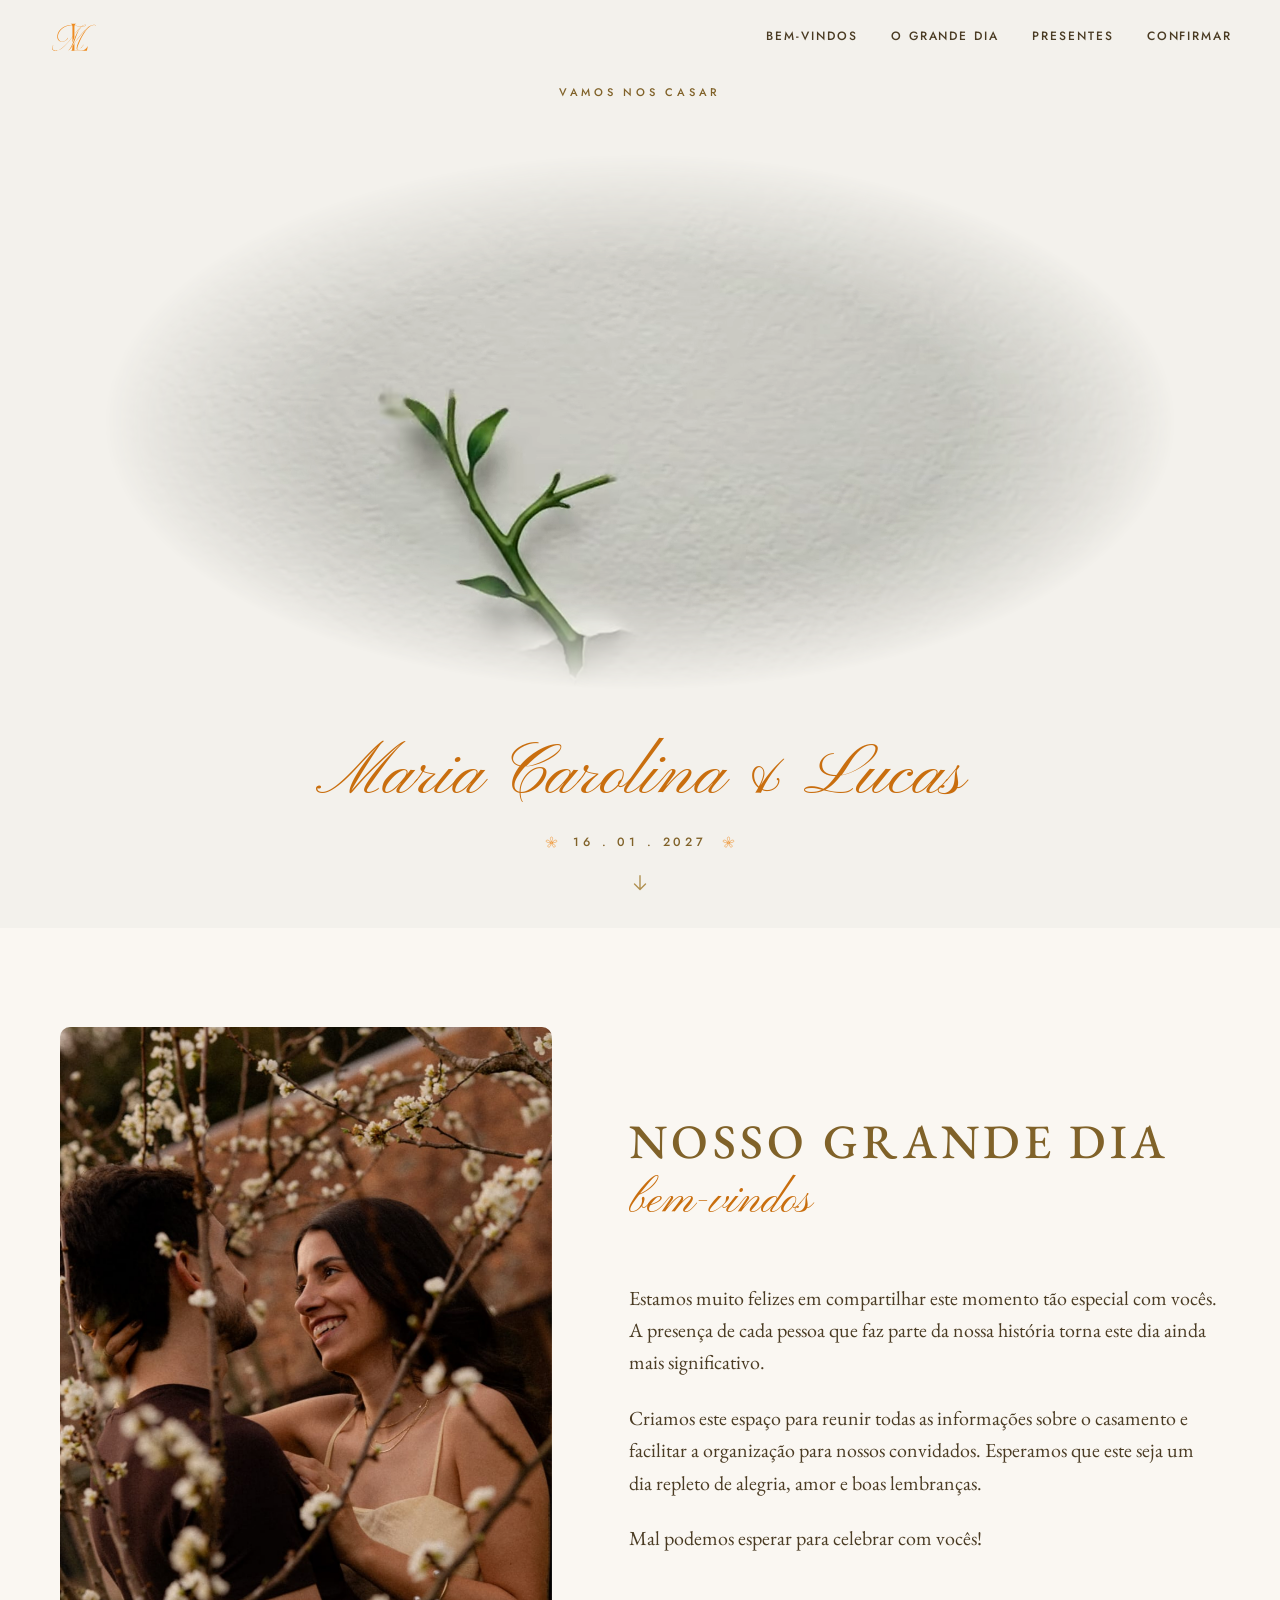
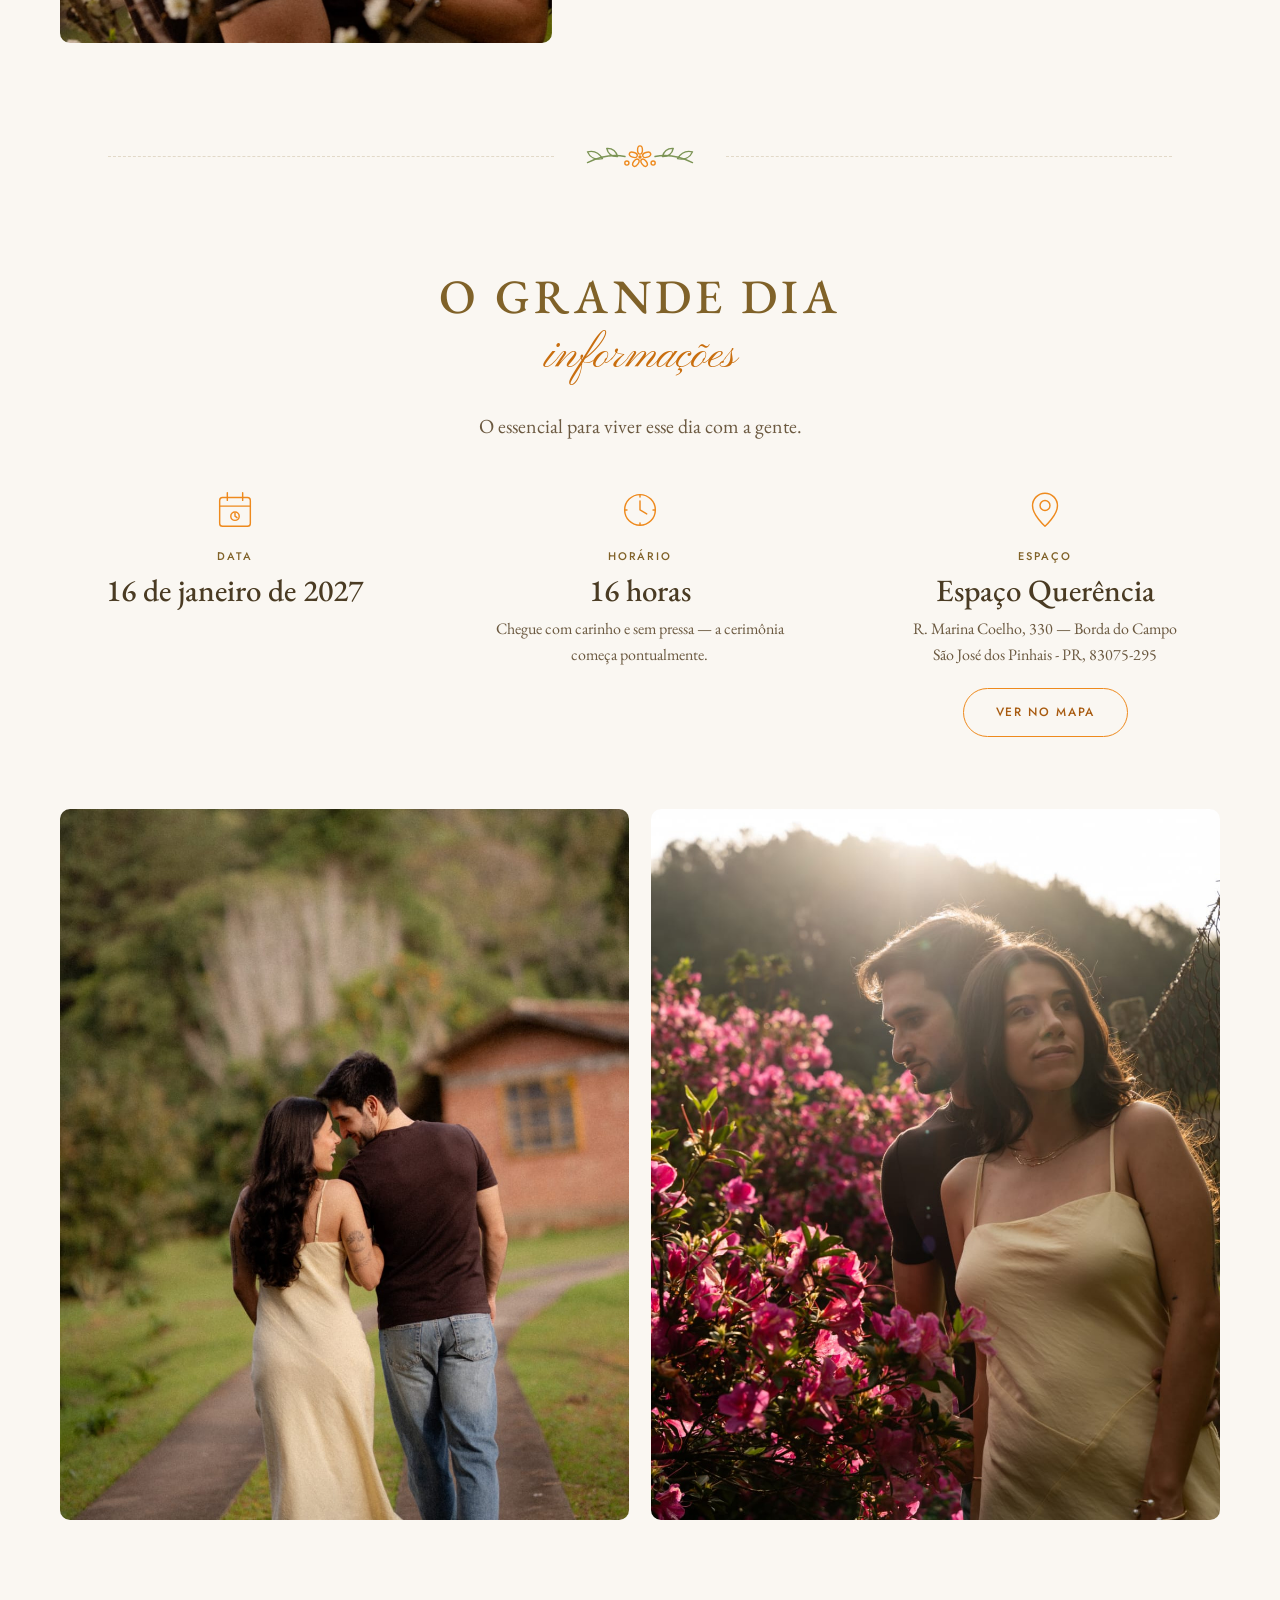
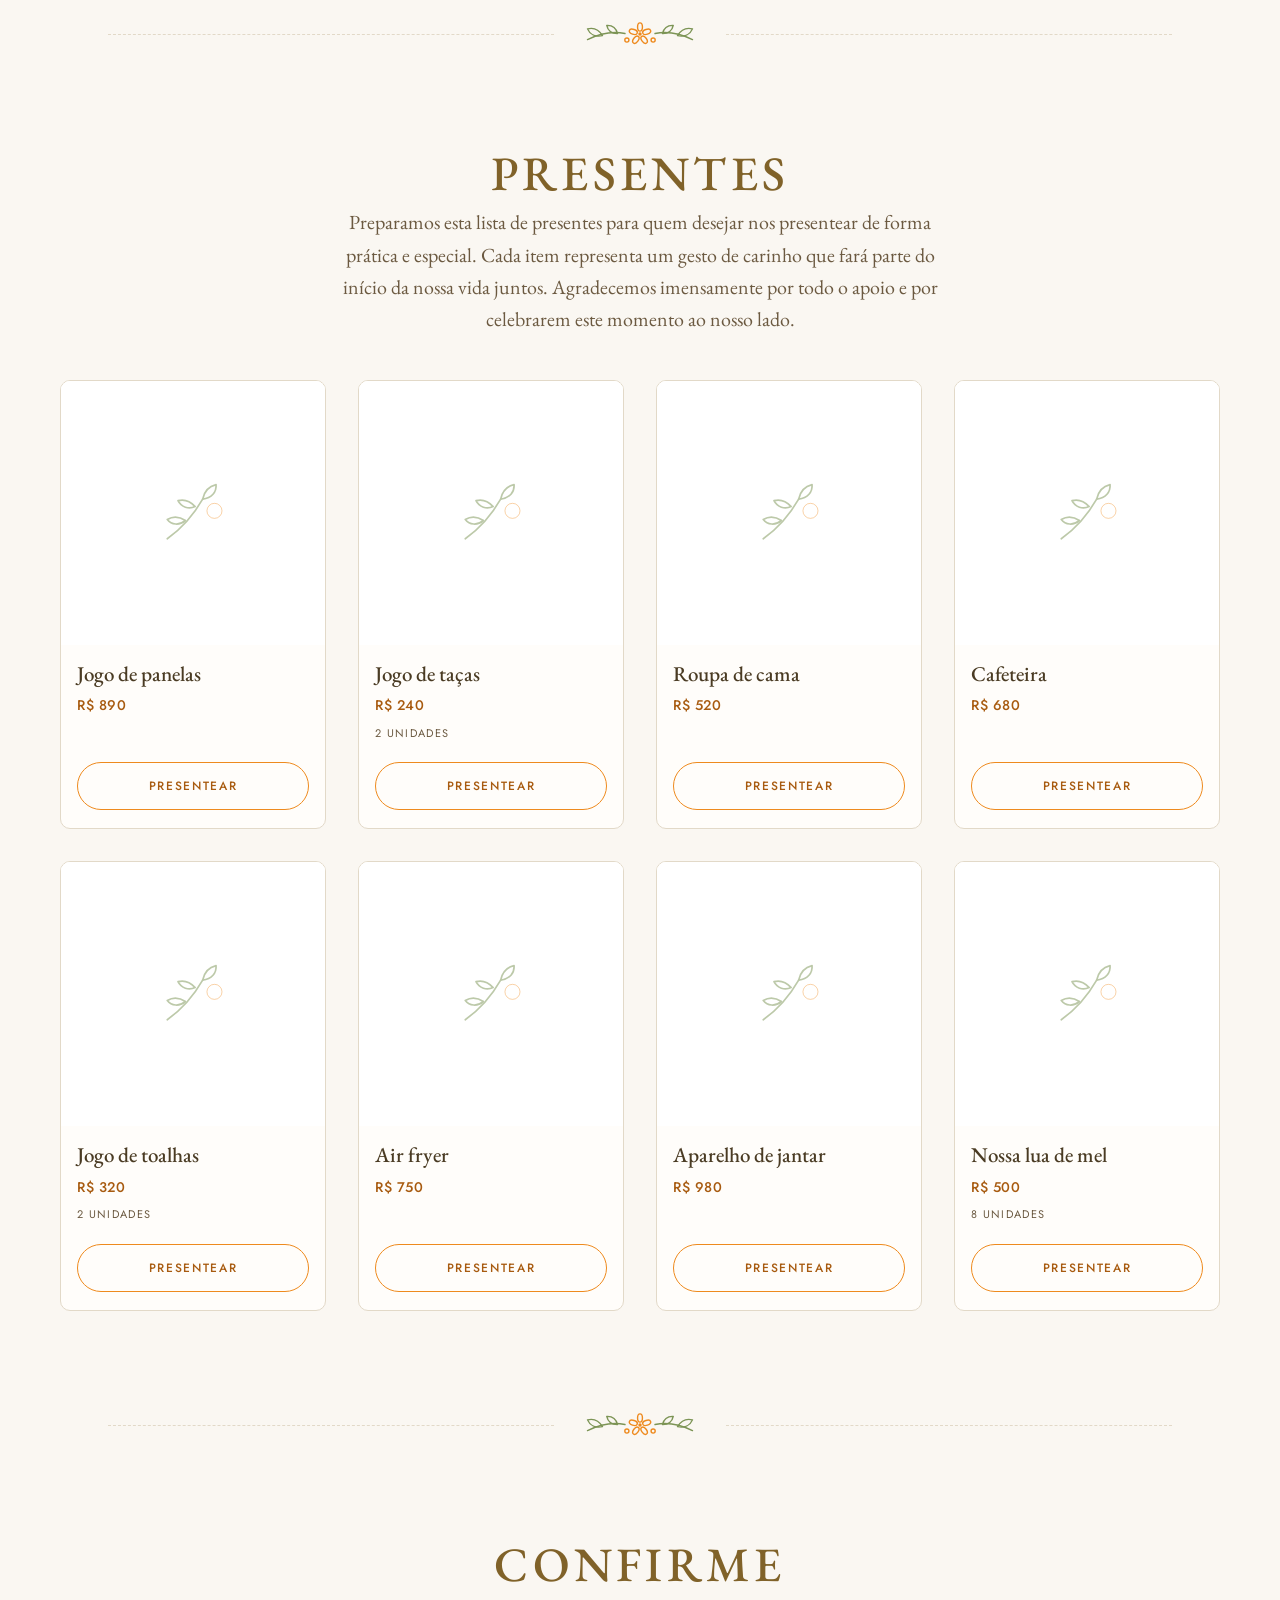
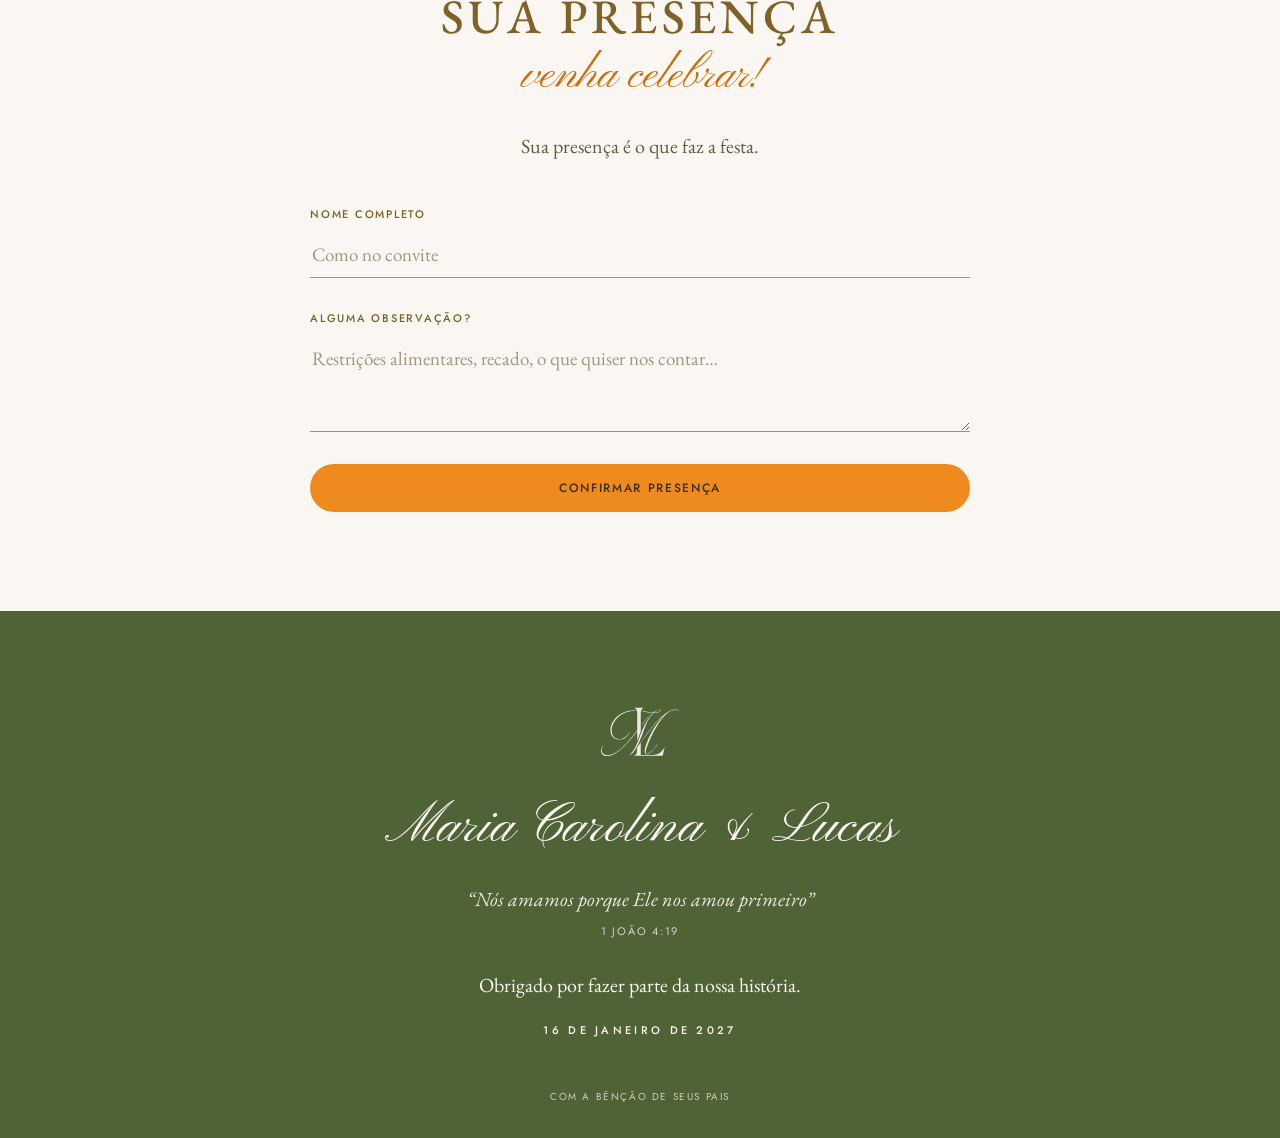
==== commit 4a751c53: "Integracao opcional com Supabase e Mercado Pago (PIX automatico) Com as chaves preenchidas no config" ====
--- a/index.html
+++ b/index.html
@@ -314,16 +314,40 @@
         <input class="campo__input" id="modal-livre" type="text" inputmode="decimal" autocomplete="off">
       </div>
 
-      <p class="modal__como" id="modal-como"></p>
-      <dl class="modal__pix">
-        <div><dt>Banco</dt><dd id="modal-banco"></dd></div>
-        <div><dt>Titular</dt><dd id="modal-titular"></dd></div>
-        <div><dt>Chave PIX</dt><dd class="modal__chave" id="modal-chave"></dd></div>
-      </dl>
-      <figure class="modal__qr" id="modal-qr" hidden><img id="modal-qr-img" alt="QR Code do PIX" loading="lazy"></figure>
-
-      <button class="botao botao--primario" id="modal-copiar" type="button"></button>
-      <button class="botao botao--texto" id="modal-avisar" type="button"></button>
+      <!-- Modo simples: chave PIX fixa do casal (sem Supabase configurado) -->
+      <div id="modal-modo-chave">
+        <p class="modal__como" id="modal-como"></p>
+        <dl class="modal__pix">
+          <div><dt>Banco</dt><dd id="modal-banco"></dd></div>
+          <div><dt>Titular</dt><dd id="modal-titular"></dd></div>
+          <div><dt>Chave PIX</dt><dd class="modal__chave" id="modal-chave"></dd></div>
+        </dl>
+        <figure class="modal__qr" id="modal-qr" hidden><img id="modal-qr-img" alt="QR Code do PIX" loading="lazy"></figure>
+        <button class="botao botao--primario" id="modal-copiar" type="button"></button>
+        <button class="botao botao--texto" id="modal-avisar" type="button"></button>
+      </div>
+
+      <!-- Modo automático: gera um PIX pelo Mercado Pago (Supabase ligado) -->
+      <div id="modal-modo-mp" hidden>
+        <div class="campo">
+          <label class="campo__rotulo" for="mp-nome">Seu nome</label>
+          <input class="campo__input" id="mp-nome" type="text" autocomplete="name">
+        </div>
+        <div class="campo">
+          <label class="campo__rotulo" for="mp-email">Seu e-mail</label>
+          <input class="campo__input" id="mp-email" type="email" autocomplete="email"
+                 placeholder="para o comprovante">
+        </div>
+        <p class="modal__erro" id="mp-erro" hidden></p>
+        <button class="botao botao--primario" id="mp-gerar" type="button">Gerar PIX</button>
+
+        <div id="mp-resultado" hidden>
+          <p class="modal__como">Aponte a câmera do seu banco para o código, ou copie o texto abaixo.</p>
+          <figure class="modal__qr"><img id="mp-qr-img" alt="QR Code do PIX"></figure>
+          <button class="botao botao--primario" id="mp-copiar" type="button">Copiar código PIX</button>
+          <p class="modal__aviso" id="mp-status">Assim que o pagamento cair, o presente aparece como conquistado.</p>
+        </div>
+      </div>
     </div>
   </div>
 
--- a/css/styles.css
+++ b/css/styles.css
@@ -66,7 +66,7 @@
 
   /* --- Métricas -------------------------------------------------------- */
   --nav-height: 64px;
-  --stage-max: 1200px;
+  --stage-max: 1600px;     /* largura máxima da ilustração do hero */
   --radius-card: 10px;
   --radius-pill: 999px;
 }
@@ -218,26 +218,20 @@
 
 .hero { background: var(--paper-video); }
 
-.hero--scrub {
-  height: 240vh;
-  height: 240svh;
-}
-
 .hero__pin {
-  position: sticky;
-  top: 0;
+  position: relative;
   min-height: 100vh;
   min-height: 100svh;
   display: flex;
   flex-direction: column;
   align-items: center;
   justify-content: center;
-  gap: clamp(10px, 2.2vh, 26px);
-  padding: calc(var(--nav-height) + 10px) clamp(16px, 3vw, 40px) 72px;
+  gap: clamp(8px, 1.8vh, 20px);
+  padding: calc(var(--nav-height) + 8px) clamp(12px, 2vw, 28px) 68px;
 }
 
 @media (min-width: 768px) {
-  .hero__pin { padding-bottom: 88px; }
+  .hero__pin { padding-bottom: 76px; }
 }
 
 .hero__inner {
@@ -258,12 +252,12 @@
   color: var(--gold-deep);
 }
 
-/* A largura do palco é limitada pela altura livre da tela, para que
-   legenda, nome e data caibam sempre na mesma dobra. */
+/* A ilustração ocupa boa parte da largura, limitada pela altura livre
+   da tela para que legenda, nome e data caibam na mesma dobra. */
 .hero__stage {
   position: relative;
-  width: min(100%, calc((100vh - 330px) * .857));
-  width: min(100%, calc((100svh - 330px) * .857));
+  width: min(100%, calc((100vh - 290px) * .857));
+  width: min(100%, calc((100svh - 290px) * .857));
   opacity: 0;
   transition: opacity 1.2s ease;
 }
@@ -272,8 +266,8 @@
 
 @media (min-width: 768px) {
   .hero__stage {
-    width: min(100%, var(--stage-max), calc((100vh - 400px) * 1.7778));
-    width: min(100%, var(--stage-max), calc((100svh - 400px) * 1.7778));
+    width: min(96vw, var(--stage-max), calc((100vh - 300px) * 2));
+    width: min(96vw, var(--stage-max), calc((100svh - 300px) * 2));
   }
 }
 
@@ -292,17 +286,36 @@
   }
 }
 
-.hero__video-wrap video,
-.hero__video-wrap img {
+/* A capa (imagem) e o vídeo ocupam exatamente o mesmo espaço: o vídeo
+   entra por cima só quando começa a tocar, e no fim a capa reassume
+   já com a ilustração completa. */
+.hero__video-wrap img,
+.hero__video-wrap video {
   width: 100%;
   height: auto;
   aspect-ratio: 6 / 7;
   object-fit: cover;
 }
 
+.hero__video-wrap video {
+  position: absolute;
+  inset: 0;
+  height: 100%;
+  opacity: 0;
+  transition: opacity .5s ease;
+}
+
+.hero__stage.is-tocando .hero__video-wrap video { opacity: 1; }
+
+/* Ao terminar, a imagem final entra e o vídeo sai de cena. */
+.hero__stage.is-final .hero__video-wrap video { opacity: 0; }
+
+/* No desktop a ilustração é exibida em recorte panorâmico, o que a deixa
+   ocupar boa parte da largura da página sem empurrar nome e data para
+   fora da primeira dobra. */
 @media (min-width: 768px) {
-  .hero__video-wrap video,
-  .hero__video-wrap img { aspect-ratio: 16 / 9; }
+  .hero__video-wrap img,
+  .hero__video-wrap video { aspect-ratio: 2 / 1; }
 }
 
 /* O nome, em caligrafia, abaixo da ilustração — sempre legível.
@@ -588,7 +601,7 @@
   margin: 0;
   border-radius: var(--radius-card);
   overflow: hidden;
-  aspect-ratio: 3 / 2;
+  aspect-ratio: 4 / 5;
 }
 
 .odia__fotos img { width: 100%; height: 100%; object-fit: cover; }
@@ -837,7 +850,29 @@
 .modal__chave { font-family: var(--font-micro); font-size: 15px; word-break: break-all; }
 
 .modal__qr { margin: 0; }
-.modal__qr img { width: min(170px, 60%); margin-inline: auto; border-radius: var(--radius-card); }
+.modal__qr img { width: min(190px, 66%); margin-inline: auto; border-radius: var(--radius-card); }
+
+#modal-modo-chave,
+#modal-modo-mp,
+#mp-resultado { display: grid; gap: 12px; }
+
+.modal__erro {
+  margin: 0;
+  font-size: 15px;
+  color: #A02D0F;
+  text-align: left;
+}
+
+.modal__aviso {
+  margin: 0;
+  font-size: 15px;
+  color: var(--ink-soft);
+}
+
+.modal__aviso.is-pago {
+  color: var(--leaf-deep);
+  font-weight: 500;
+}
 
 /* ==========================================================================
    4 · RSVP
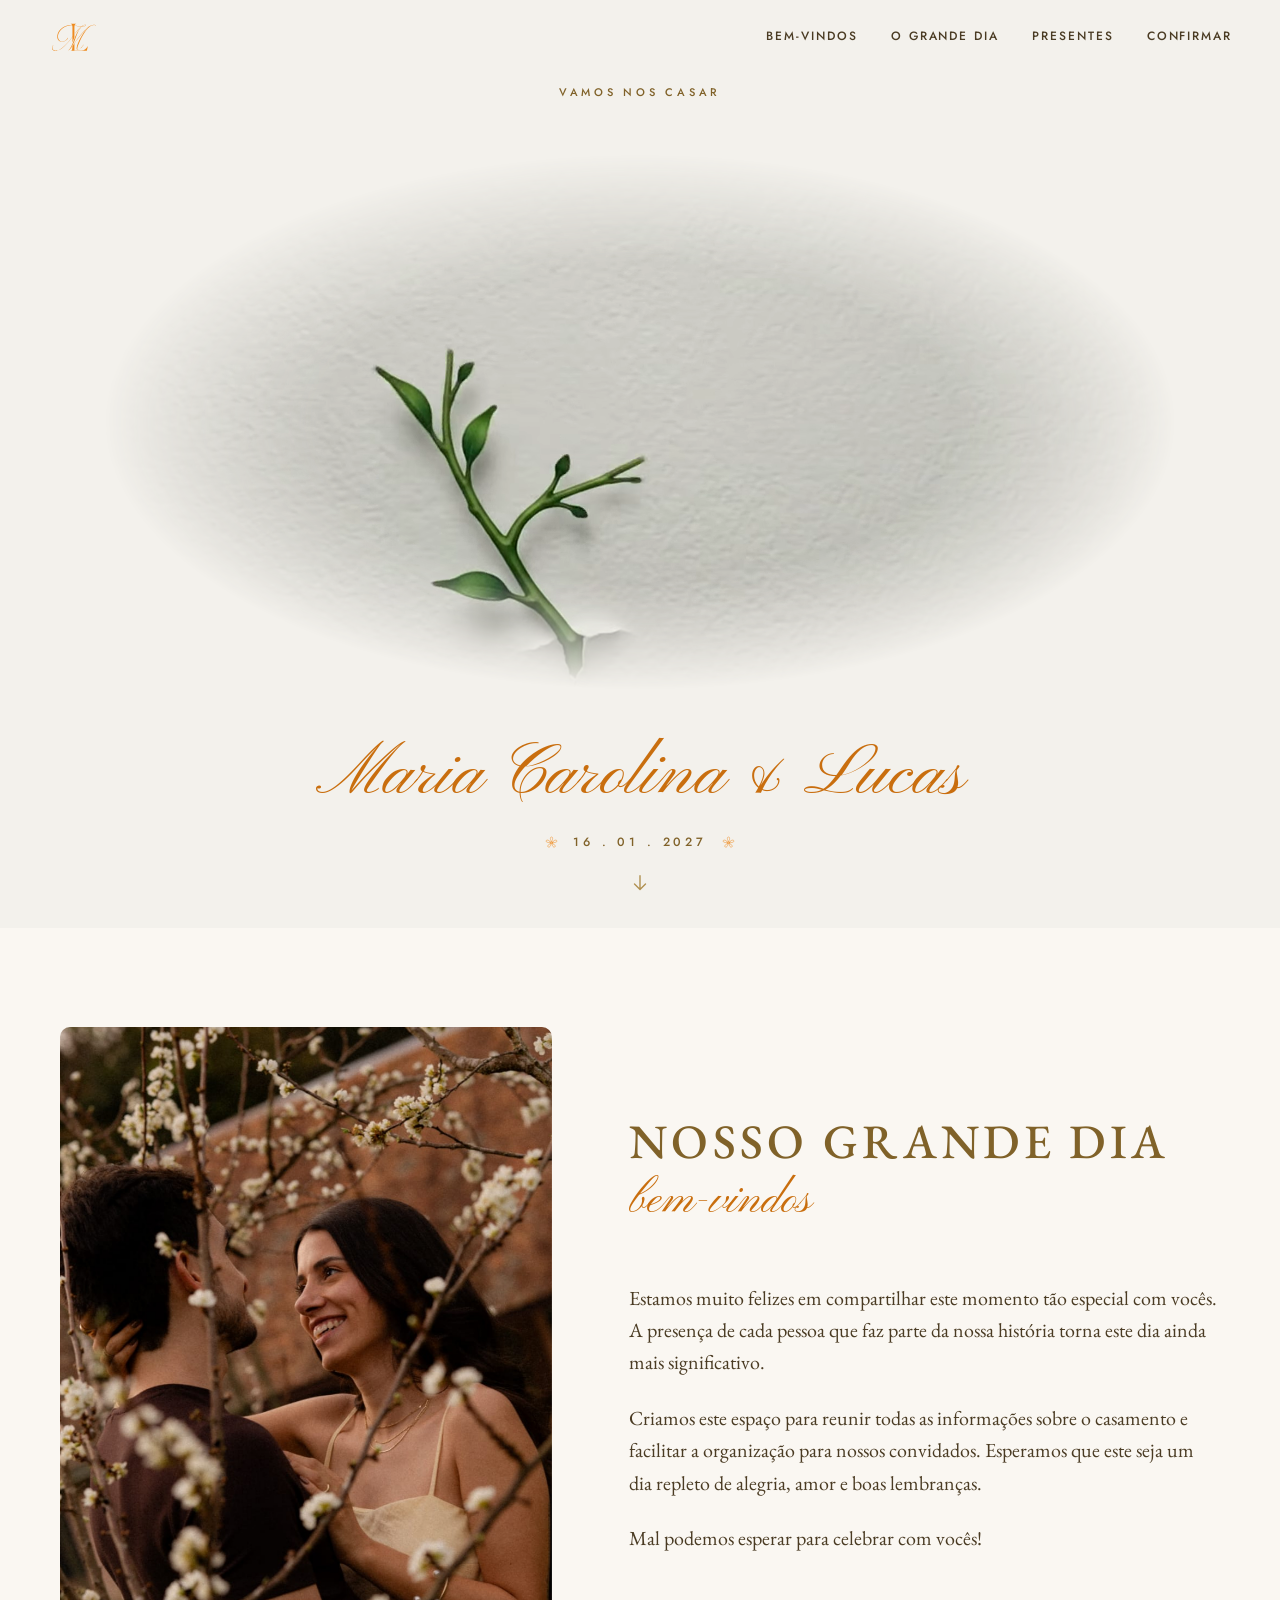
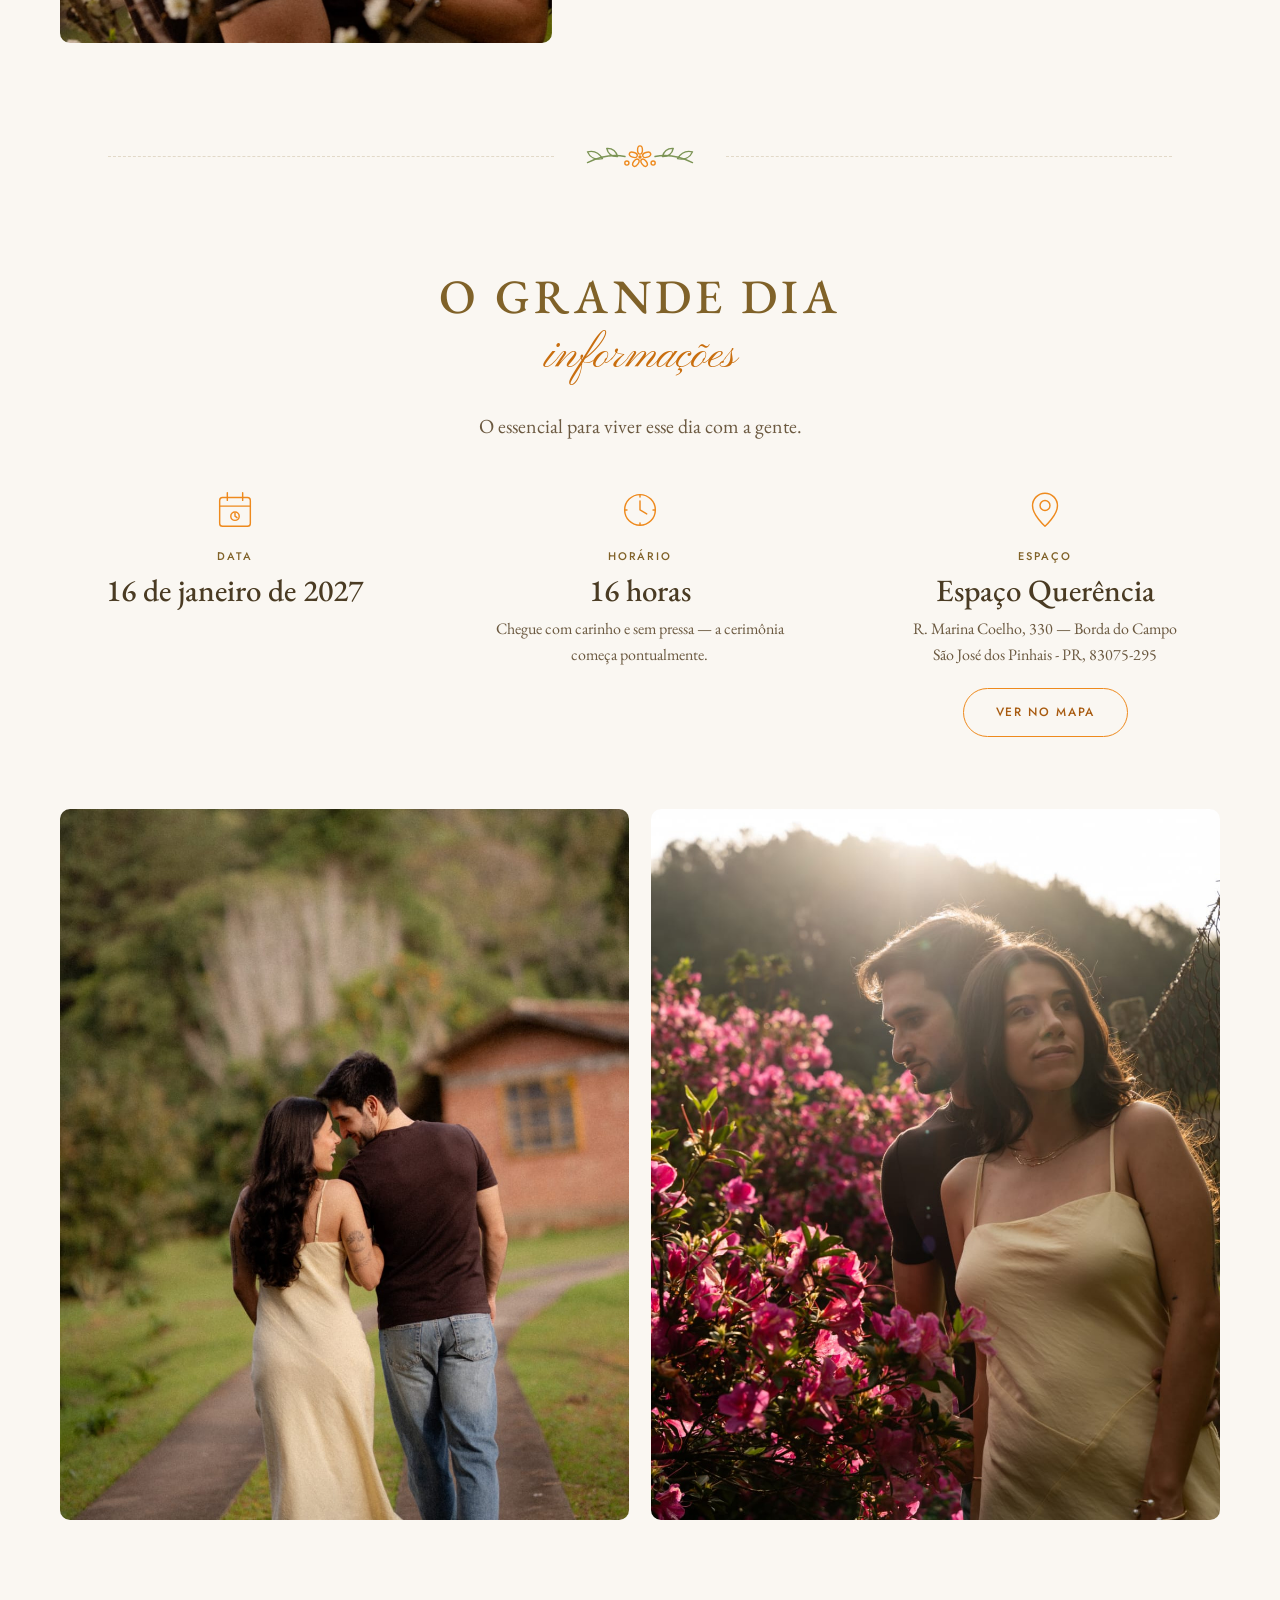
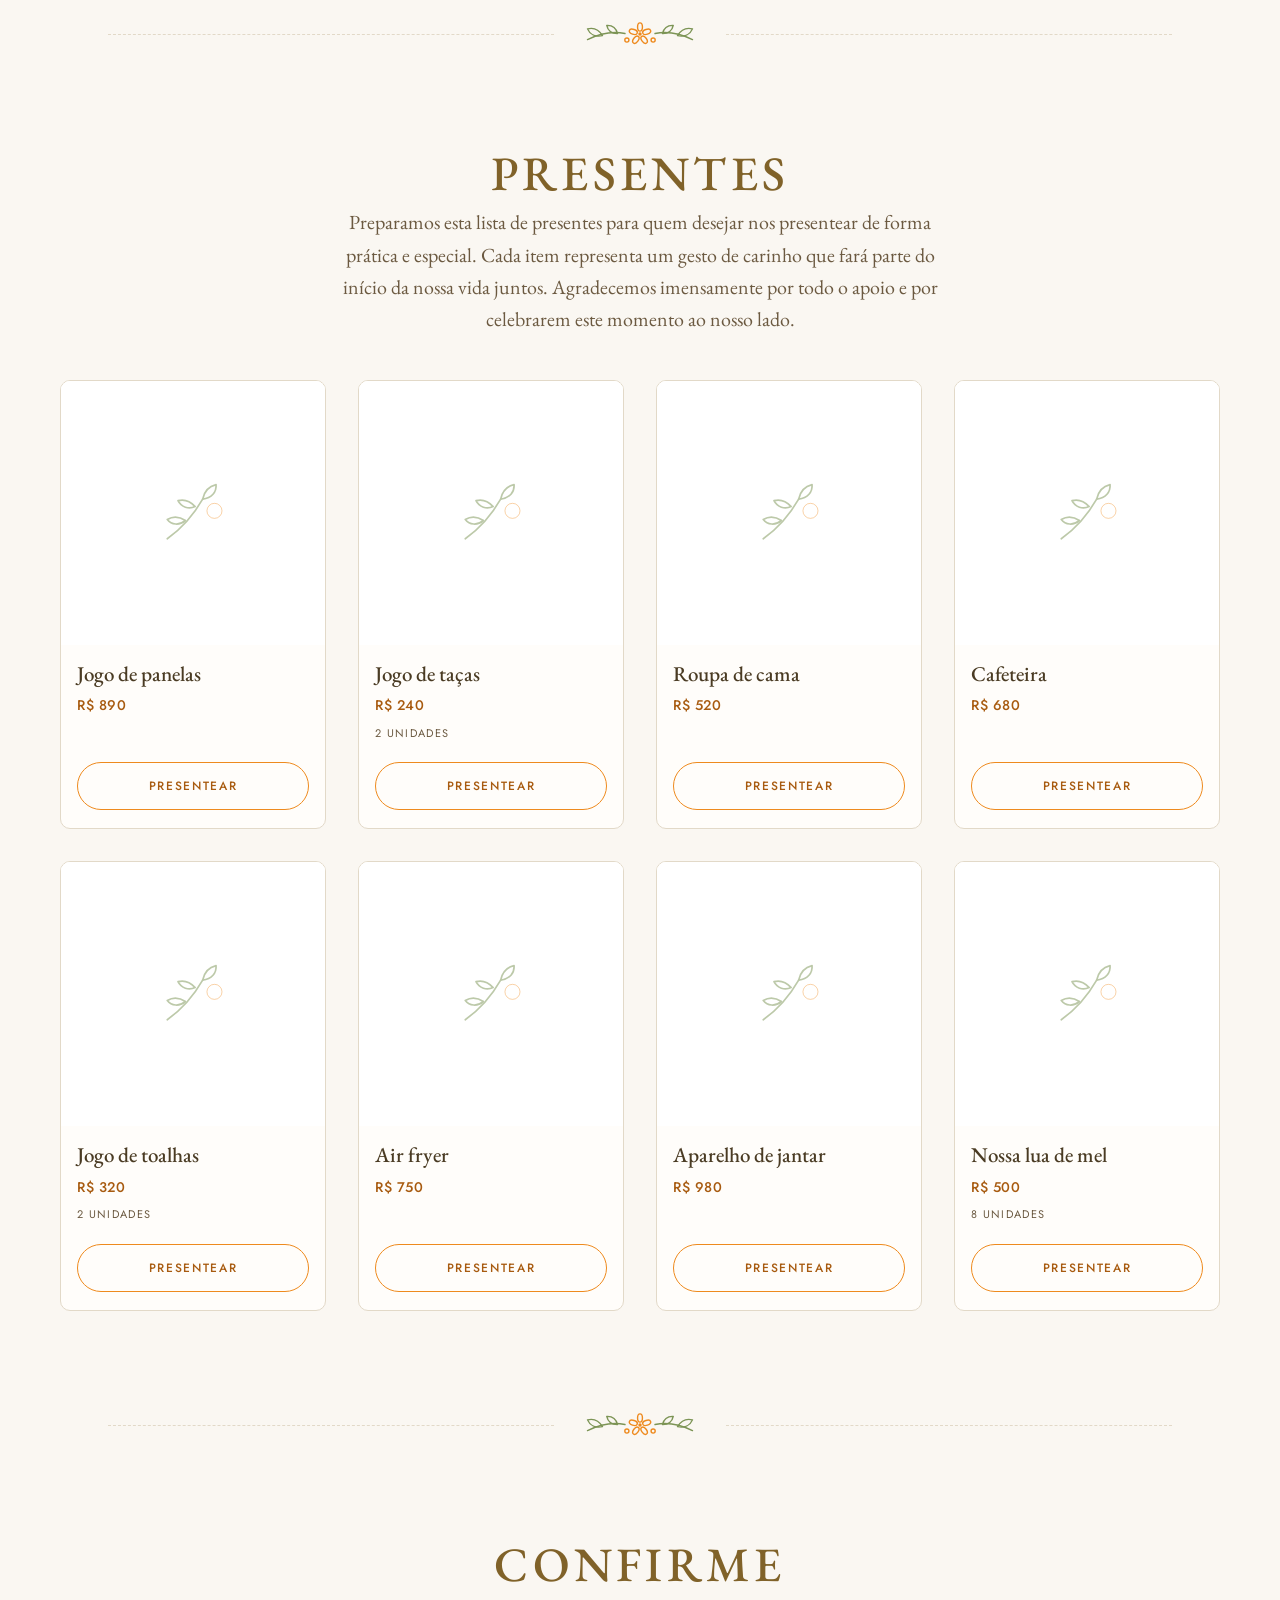
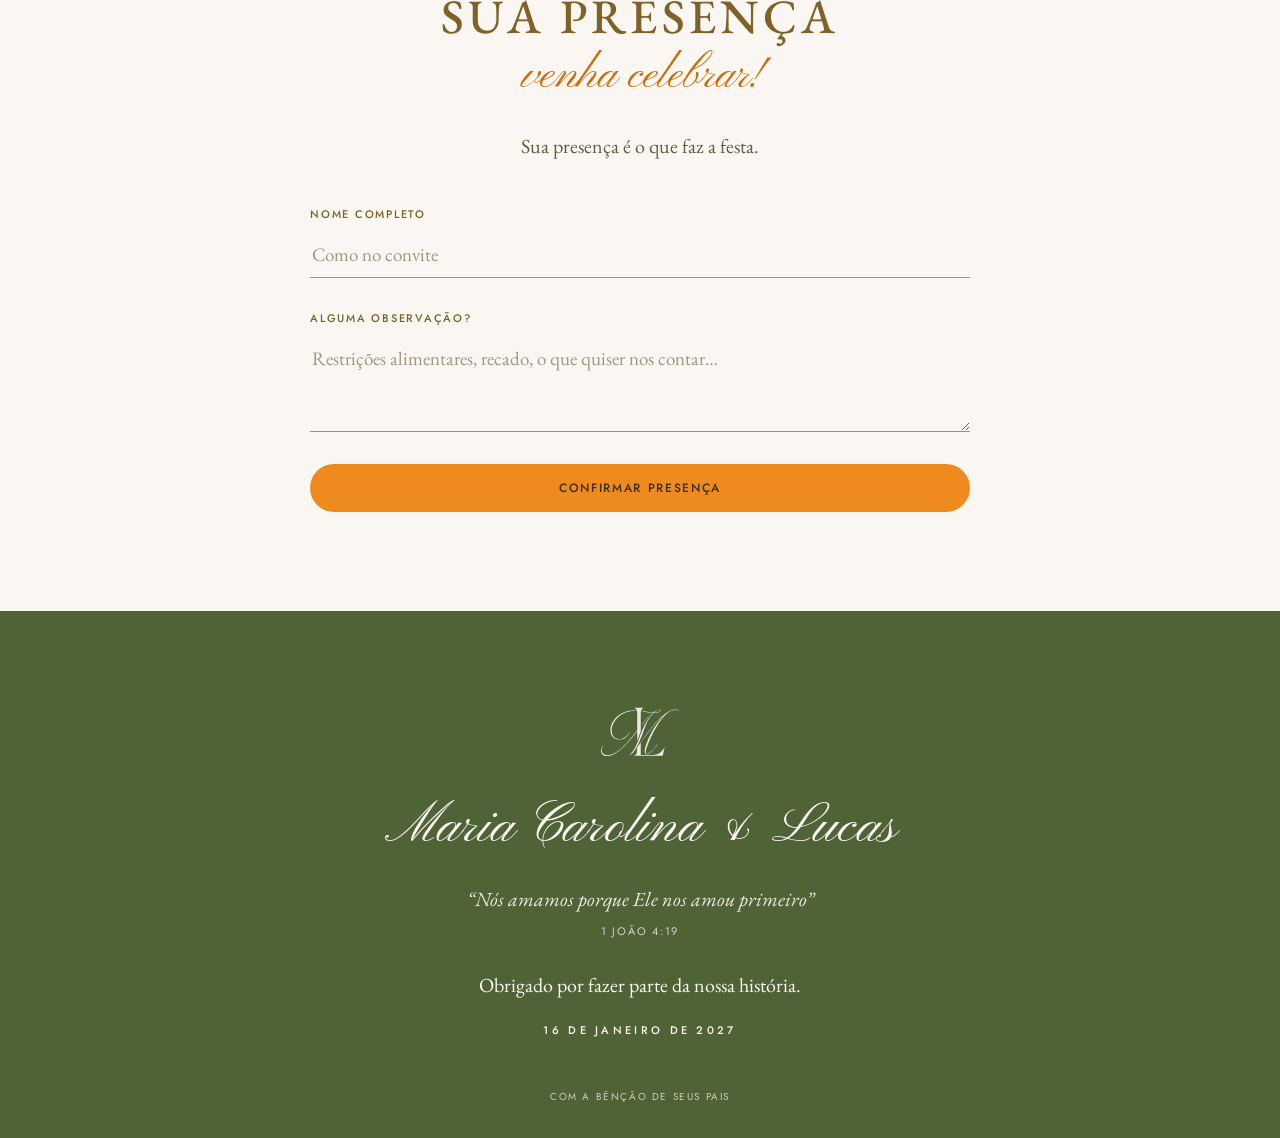
==== commit 49fb0125: "PIX direto com QR do valor e cartao parcelado como alternativa PIX (forma principal, sem taxa) - O s" ====
--- a/index.html
+++ b/index.html
@@ -314,44 +314,50 @@
         <input class="campo__input" id="modal-livre" type="text" inputmode="decimal" autocomplete="off">
       </div>
 
-      <!-- Modo simples: chave PIX fixa do casal (sem Supabase configurado) -->
-      <div id="modal-modo-chave">
-        <p class="modal__como" id="modal-como"></p>
-        <dl class="modal__pix">
-          <div><dt>Banco</dt><dd id="modal-banco"></dd></div>
-          <div><dt>Titular</dt><dd id="modal-titular"></dd></div>
-          <div><dt>Chave PIX</dt><dd class="modal__chave" id="modal-chave"></dd></div>
+      <!-- ================= PIX — forma principal, sem taxa ================= -->
+      <section class="pagar" id="pagar-pix">
+        <h4 class="pagar__titulo" id="pix-titulo"></h4>
+        <p class="pagar__nota" id="pix-nota"></p>
+
+        <figure class="pagar__qr" id="pix-qr" aria-hidden="false"></figure>
+
+        <p class="pagar__rotulo" id="pix-rotulo-codigo"></p>
+        <p class="pagar__codigo" id="pix-codigo"></p>
+        <button class="botao botao--primario" id="pix-copiar" type="button"></button>
+
+        <dl class="pagar__dados">
+          <div><dt id="pix-rot-titular"></dt><dd id="pix-titular"></dd></div>
+          <div><dt id="pix-rot-chave"></dt><dd class="pagar__chave" id="pix-chave"></dd></div>
         </dl>
-        <figure class="modal__qr" id="modal-qr" hidden><img id="modal-qr-img" alt="QR Code do PIX" loading="lazy"></figure>
-        <button class="botao botao--primario" id="modal-copiar" type="button"></button>
+
         <button class="botao botao--texto" id="modal-avisar" type="button"></button>
-      </div>
-
-      <!-- Modo automático: gera um PIX pelo Mercado Pago (Supabase ligado) -->
-      <div id="modal-modo-mp" hidden>
-        <div class="campo">
-          <label class="campo__rotulo" for="mp-nome">Seu nome</label>
-          <input class="campo__input" id="mp-nome" type="text" autocomplete="name">
-        </div>
-        <div class="campo">
-          <label class="campo__rotulo" for="mp-email">Seu e-mail</label>
-          <input class="campo__input" id="mp-email" type="email" autocomplete="email"
-                 placeholder="para o comprovante">
-        </div>
-        <p class="modal__erro" id="mp-erro" hidden></p>
-        <button class="botao botao--primario" id="mp-gerar" type="button">Gerar PIX</button>
-
-        <div id="mp-resultado" hidden>
-          <p class="modal__como">Aponte a câmera do seu banco para o código, ou copie o texto abaixo.</p>
-          <figure class="modal__qr"><img id="mp-qr-img" alt="QR Code do PIX"></figure>
-          <button class="botao botao--primario" id="mp-copiar" type="button">Copiar código PIX</button>
-          <p class="modal__aviso" id="mp-status">Assim que o pagamento cair, o presente aparece como conquistado.</p>
-        </div>
-      </div>
+      </section>
+
+      <!-- ============ CARTÃO — alternativa para quem quer parcelar ========= -->
+      <section class="pagar pagar--secundario" id="pagar-cartao" hidden>
+        <div class="pagar__ou"><span id="cartao-ou"></span></div>
+        <h4 class="pagar__titulo" id="cartao-titulo"></h4>
+        <p class="pagar__nota" id="cartao-nota"></p>
+
+        <div id="cartao-formulario">
+          <div class="campo">
+            <label class="campo__rotulo" for="cartao-nome" id="cartao-rot-nome"></label>
+            <input class="campo__input" id="cartao-nome" type="text" autocomplete="name">
+          </div>
+          <div class="campo">
+            <label class="campo__rotulo" for="cartao-email" id="cartao-rot-email"></label>
+            <input class="campo__input" id="cartao-email" type="email" autocomplete="email">
+          </div>
+          <p class="modal__erro" id="cartao-erro" hidden></p>
+          <button class="botao botao--outline" id="cartao-ir" type="button"></button>
+        </div>
+      </section>
     </div>
   </div>
 
   <script src="config.js"></script>
+  <script src="js/vendor/qrcode.js"></script>
+  <script src="js/pix.js"></script>
   <script src="js/main.js" defer></script>
 </body>
 </html>
--- a/css/styles.css
+++ b/css/styles.css
@@ -852,9 +852,106 @@
 .modal__qr { margin: 0; }
 .modal__qr img { width: min(190px, 66%); margin-inline: auto; border-radius: var(--radius-card); }
 
-#modal-modo-chave,
-#modal-modo-mp,
-#mp-resultado { display: grid; gap: 12px; }
+/* --- Blocos de pagamento dentro da janela de presente --- */
+
+.pagar { display: grid; gap: 12px; }
+
+.pagar--secundario { margin-top: 6px; }
+
+.pagar__titulo {
+  margin: 0;
+  font-family: var(--font-display);
+  font-weight: 500;
+  font-size: 21px;
+}
+
+.pagar__nota {
+  margin: 0;
+  font-size: 15px;
+  line-height: 1.5;
+  color: var(--ink-soft);
+}
+
+/* QR do PIX, desenhado no próprio navegador */
+.pagar__qr {
+  margin: 0;
+  width: min(220px, 68%);
+  margin-inline: auto;
+  padding: 10px;
+  background: #fff;
+  border: 1px solid var(--hairline);
+  border-radius: var(--radius-card);
+}
+
+.pagar__qr svg { width: 100%; height: auto; display: block; }
+
+.pagar__rotulo {
+  margin: 4px 0 0;
+  font-family: var(--font-micro);
+  font-size: 11px;
+  font-weight: 500;
+  letter-spacing: .14em;
+  text-transform: uppercase;
+  color: var(--gold-deep);
+}
+
+/* O código copia-e-cola é longo: mostramos contido e rolável */
+.pagar__codigo {
+  margin: 0;
+  max-height: 68px;
+  overflow-y: auto;
+  padding: 10px 12px;
+  background: color-mix(in srgb, var(--orange) 5%, var(--paper-elevated));
+  border: 1px dashed var(--orange);
+  border-radius: var(--radius-card);
+  font-family: var(--font-micro);
+  font-size: 12px;
+  line-height: 1.45;
+  word-break: break-all;
+  text-align: left;
+  color: var(--ink-soft);
+}
+
+.pagar__dados {
+  margin: 0;
+  display: grid;
+  gap: 8px;
+  text-align: left;
+}
+
+.pagar__dados dt {
+  font-family: var(--font-micro);
+  font-size: 10px;
+  font-weight: 500;
+  letter-spacing: .16em;
+  text-transform: uppercase;
+  color: var(--gold-deep);
+}
+
+.pagar__dados dd { margin: 0; font-size: 16px; }
+.pagar__chave { font-family: var(--font-micro); font-size: 14px; word-break: break-all; }
+
+/* Separador "ou" entre as duas formas de pagamento */
+.pagar__ou {
+  display: flex;
+  align-items: center;
+  gap: 14px;
+  margin-top: 8px;
+  font-family: var(--font-micro);
+  font-size: 11px;
+  letter-spacing: .18em;
+  text-transform: uppercase;
+  color: var(--ink-soft);
+}
+
+.pagar__ou::before,
+.pagar__ou::after {
+  content: "";
+  flex: 1;
+  border-top: 1px dashed var(--hairline);
+}
+
+#cartao-formulario { display: grid; gap: 14px; text-align: left; }
 
 .modal__erro {
   margin: 0;
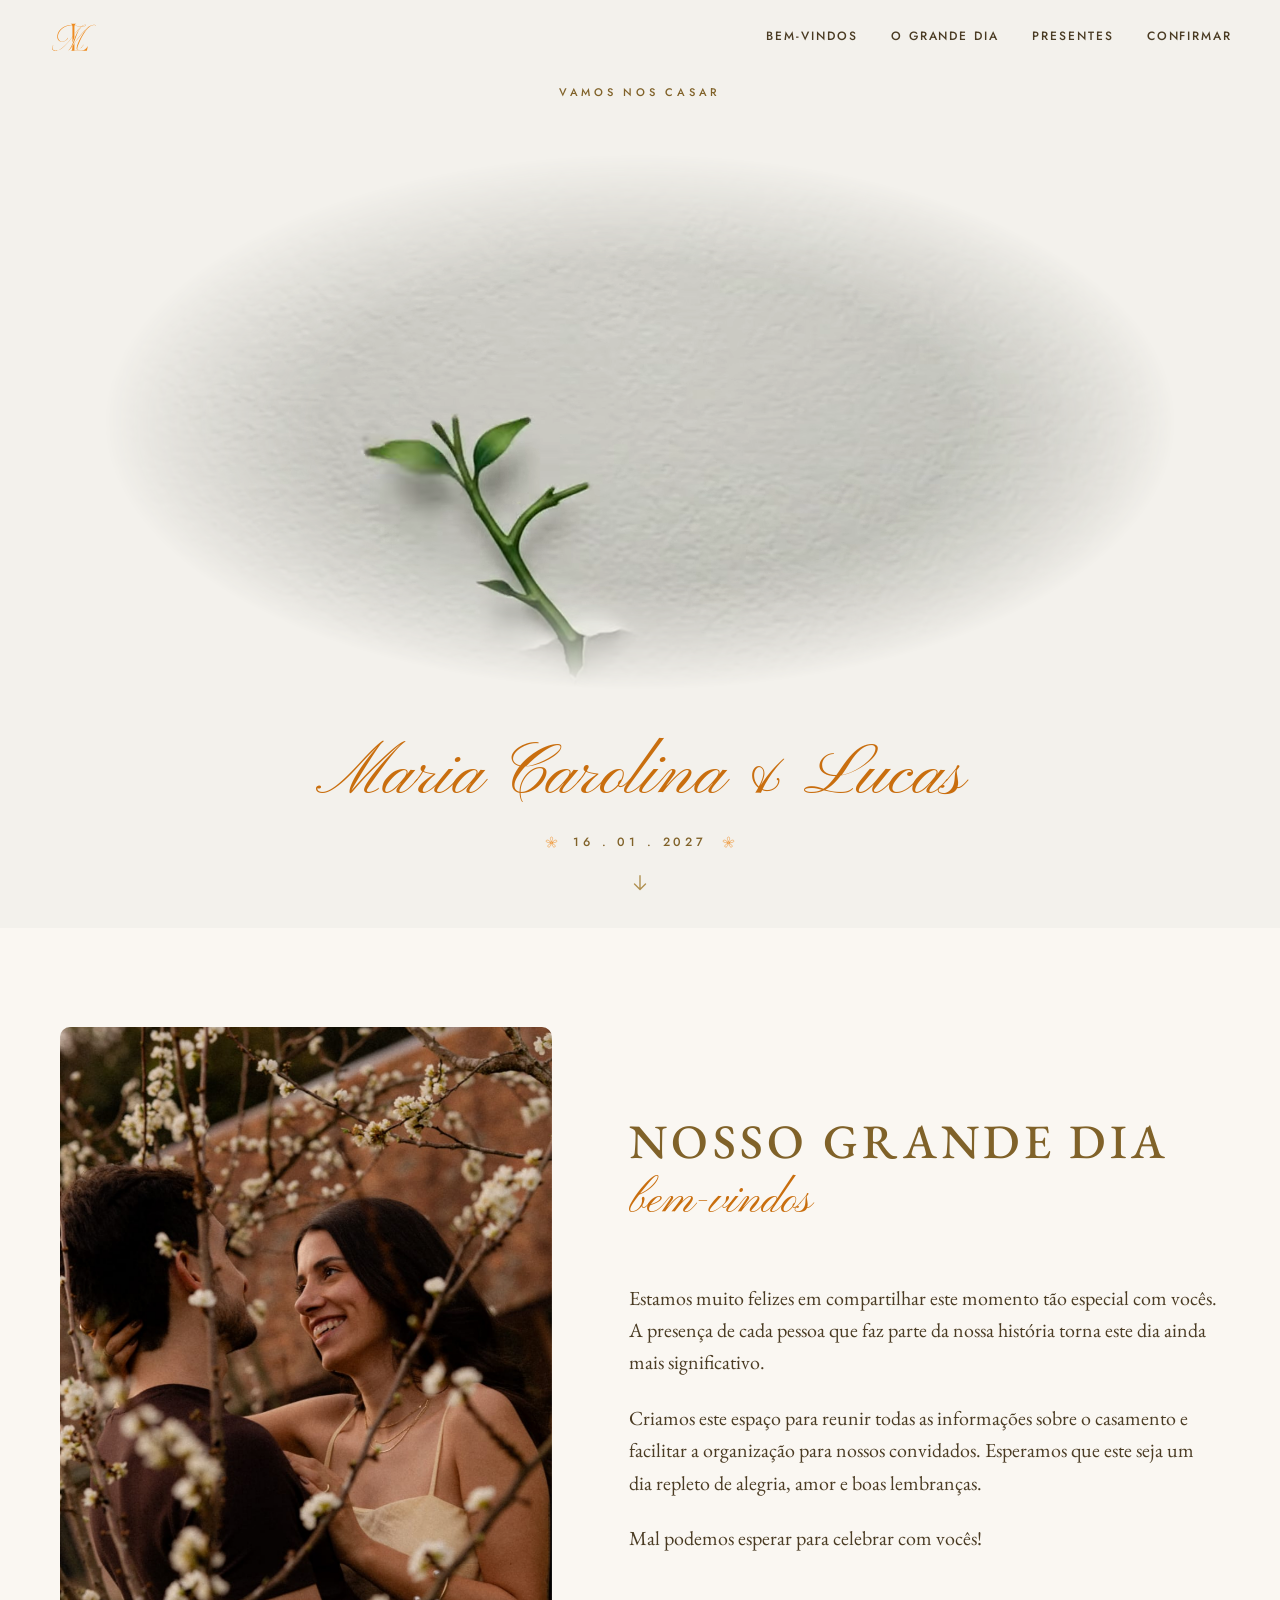
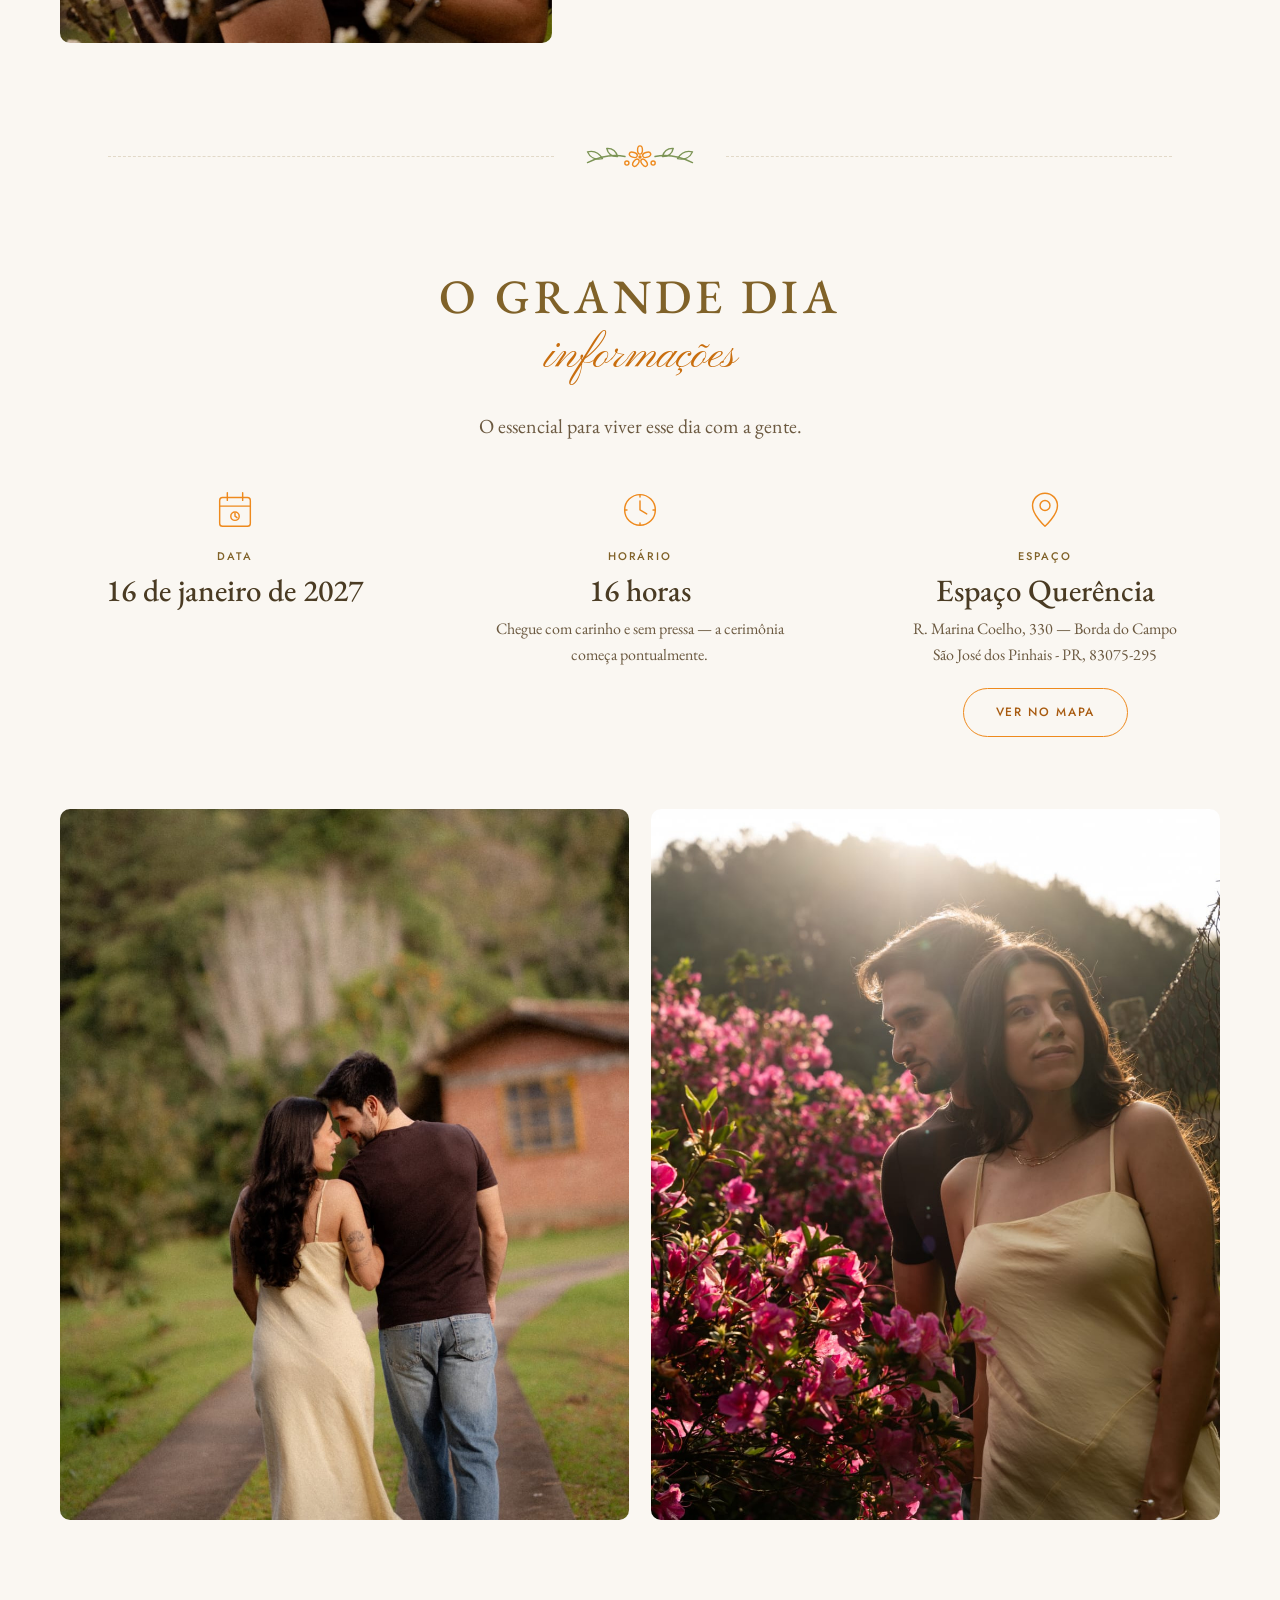
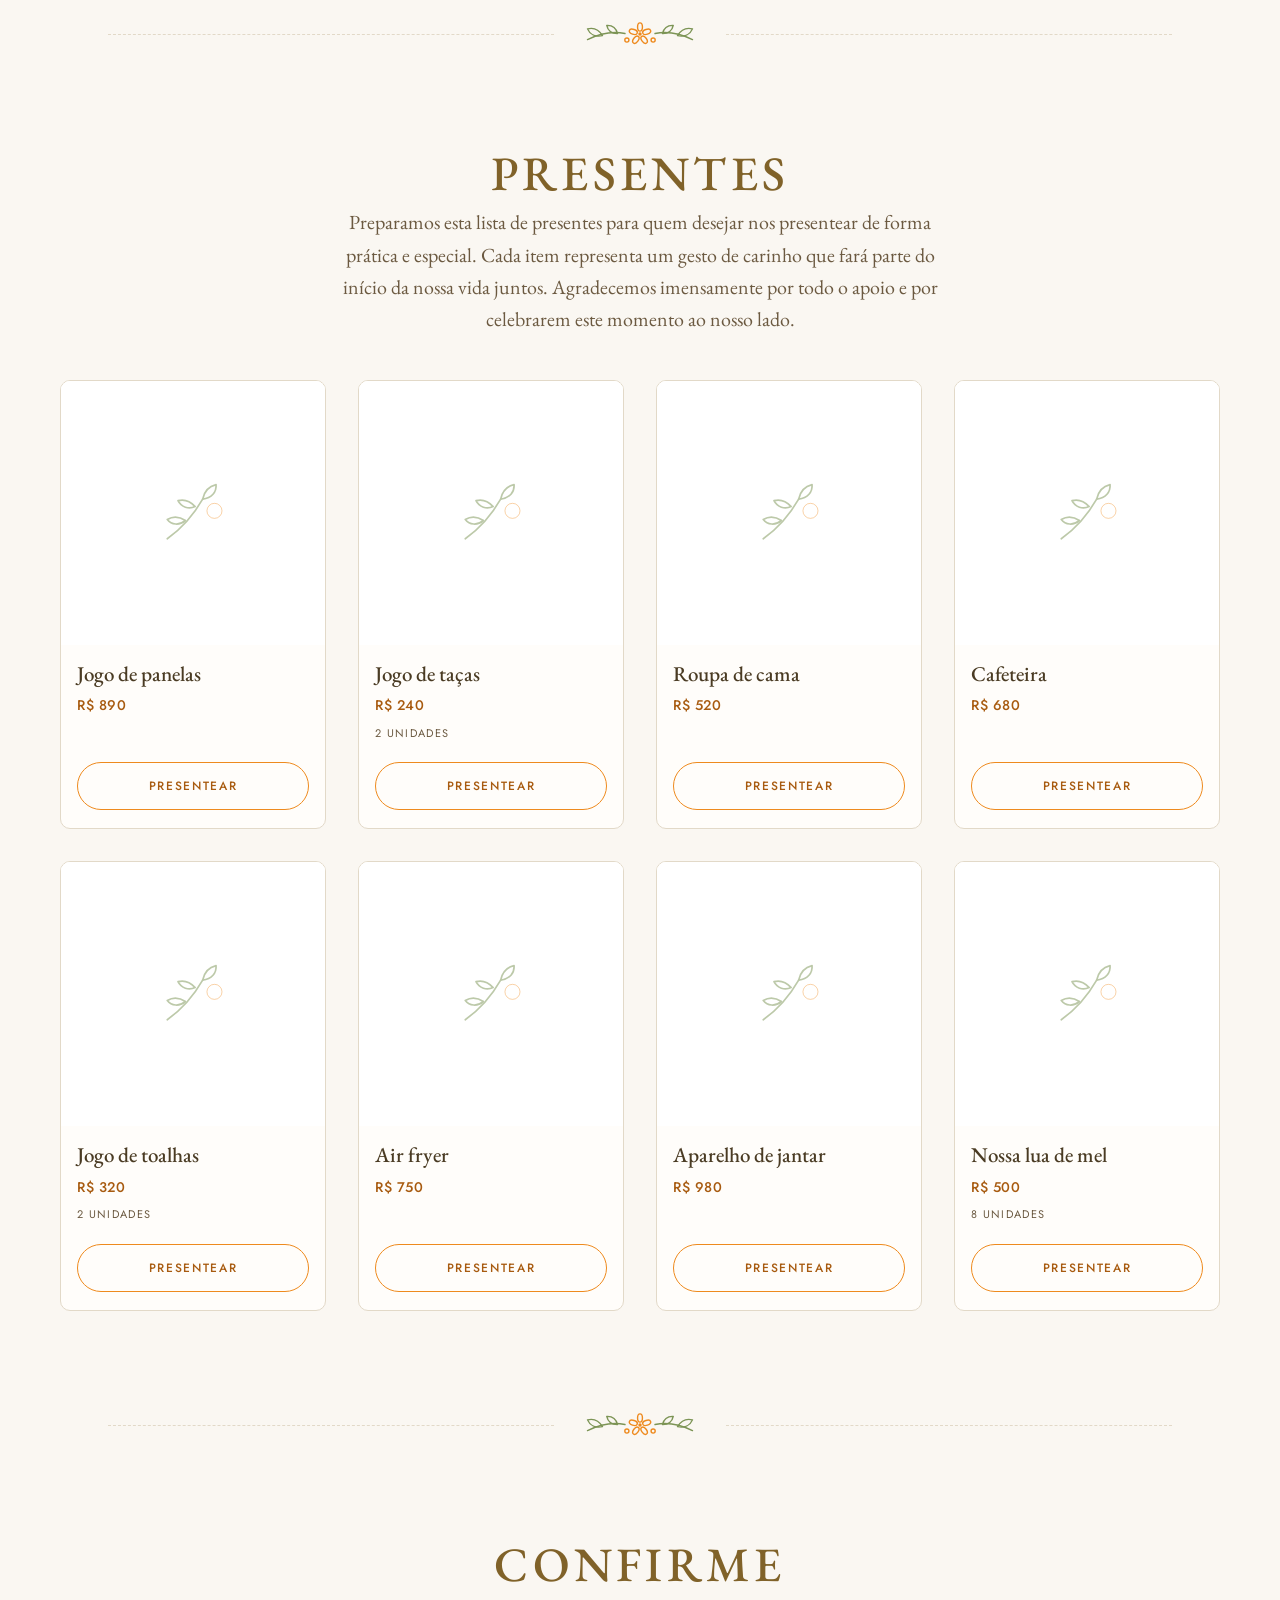
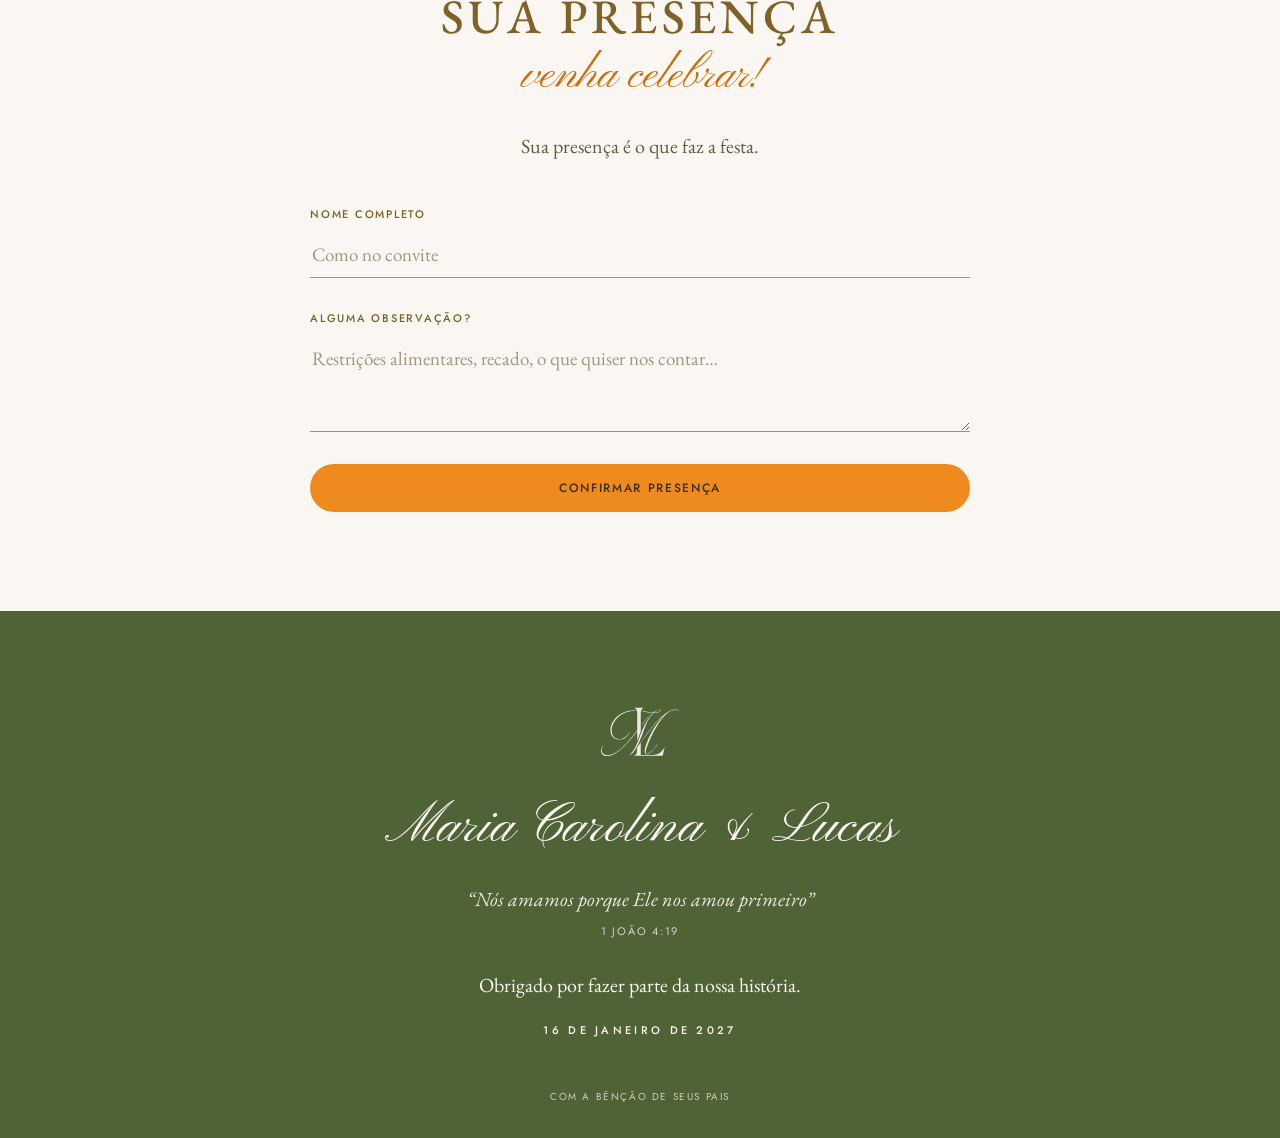
==== commit 02a111df: "Simplifica para so PIX e faz o presente escolhido sair da lista Fora o Mercado Pago - Removidas as d" ====
--- a/index.html
+++ b/index.html
@@ -330,26 +330,27 @@
           <div><dt id="pix-rot-chave"></dt><dd class="pagar__chave" id="pix-chave"></dd></div>
         </dl>
 
-        <button class="botao botao--texto" id="modal-avisar" type="button"></button>
+        <p class="pagar__parcelar" id="pix-parcelar"></p>
       </section>
 
-      <!-- ============ CARTÃO — alternativa para quem quer parcelar ========= -->
-      <section class="pagar pagar--secundario" id="pagar-cartao" hidden>
-        <div class="pagar__ou"><span id="cartao-ou"></span></div>
-        <h4 class="pagar__titulo" id="cartao-titulo"></h4>
-        <p class="pagar__nota" id="cartao-nota"></p>
-
-        <div id="cartao-formulario">
+      <!-- ===== Confirmação: é o que reserva o presente para os demais ===== -->
+      <section class="pagar pagar--secundario" id="confirmar-presente">
+        <div class="pagar__ou"><span id="confirmar-ou"></span></div>
+        <h4 class="pagar__titulo" id="confirmar-titulo"></h4>
+        <p class="pagar__nota" id="confirmar-nota"></p>
+
+        <div id="confirmar-formulario">
           <div class="campo">
-            <label class="campo__rotulo" for="cartao-nome" id="cartao-rot-nome"></label>
-            <input class="campo__input" id="cartao-nome" type="text" autocomplete="name">
+            <label class="campo__rotulo" for="confirmar-nome" id="confirmar-rot-nome"></label>
+            <input class="campo__input" id="confirmar-nome" type="text" autocomplete="name">
           </div>
-          <div class="campo">
-            <label class="campo__rotulo" for="cartao-email" id="cartao-rot-email"></label>
-            <input class="campo__input" id="cartao-email" type="email" autocomplete="email">
-          </div>
-          <p class="modal__erro" id="cartao-erro" hidden></p>
-          <button class="botao botao--outline" id="cartao-ir" type="button"></button>
+          <p class="modal__erro" id="confirmar-erro" hidden></p>
+          <button class="botao botao--outline" id="confirmar-enviar" type="button"></button>
+        </div>
+
+        <div id="confirmar-obrigado" hidden>
+          <svg class="confirmar__flor" aria-hidden="true"><use href="#svg-flor"/></svg>
+          <p class="modal__aviso is-pago" id="confirmar-obrigado-texto"></p>
         </div>
       </section>
     </div>
--- a/css/styles.css
+++ b/css/styles.css
@@ -951,7 +951,29 @@
   border-top: 1px dashed var(--hairline);
 }
 
-#cartao-formulario { display: grid; gap: 14px; text-align: left; }
+#confirmar-formulario { display: grid; gap: 14px; text-align: left; }
+
+#confirmar-obrigado {
+  display: grid;
+  justify-items: center;
+  gap: 8px;
+  padding-block: 6px;
+}
+
+.confirmar__flor {
+  width: 34px;
+  height: 34px;
+  color: var(--orange);
+}
+
+/* Lembrete de que dá para parcelar o PIX no próprio banco */
+.pagar__parcelar {
+  margin: 2px 0 0;
+  font-size: 14px;
+  line-height: 1.5;
+  color: var(--ink-soft);
+  font-style: italic;
+}
 
 .modal__erro {
   margin: 0;
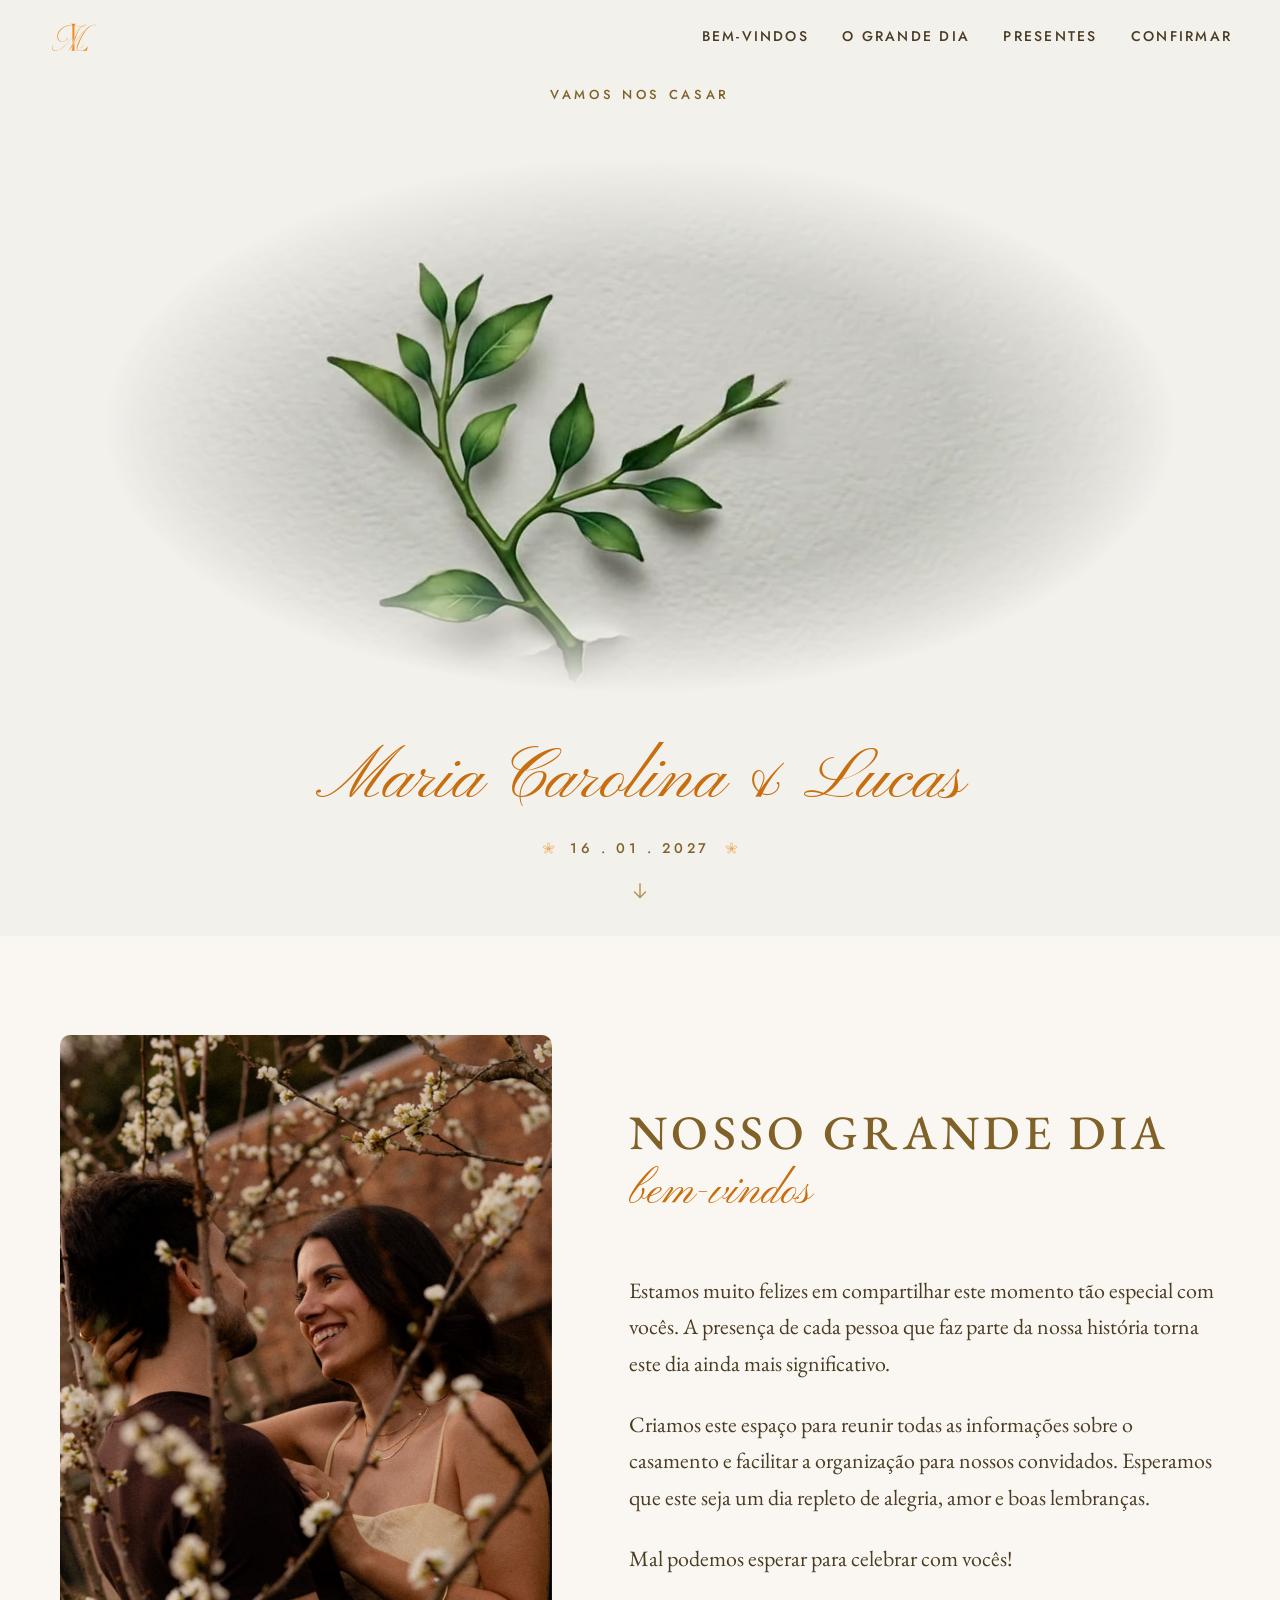
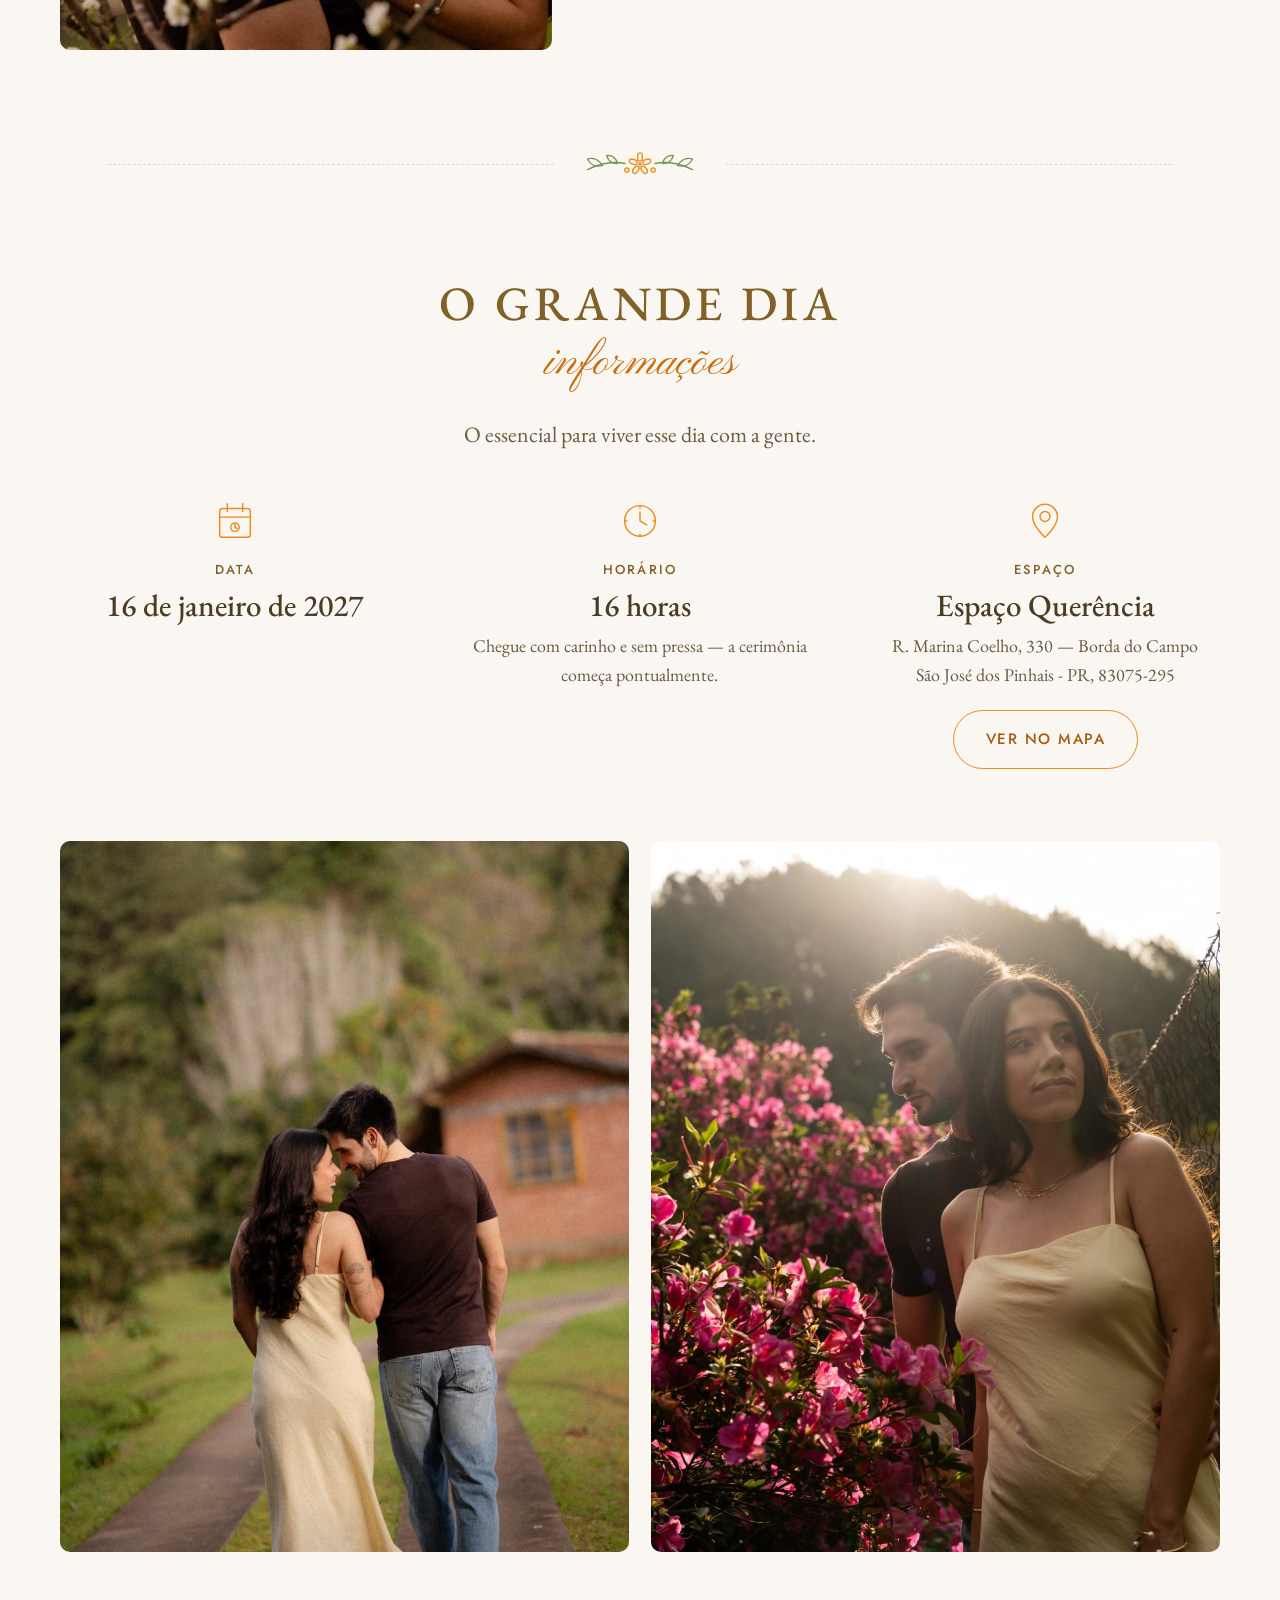
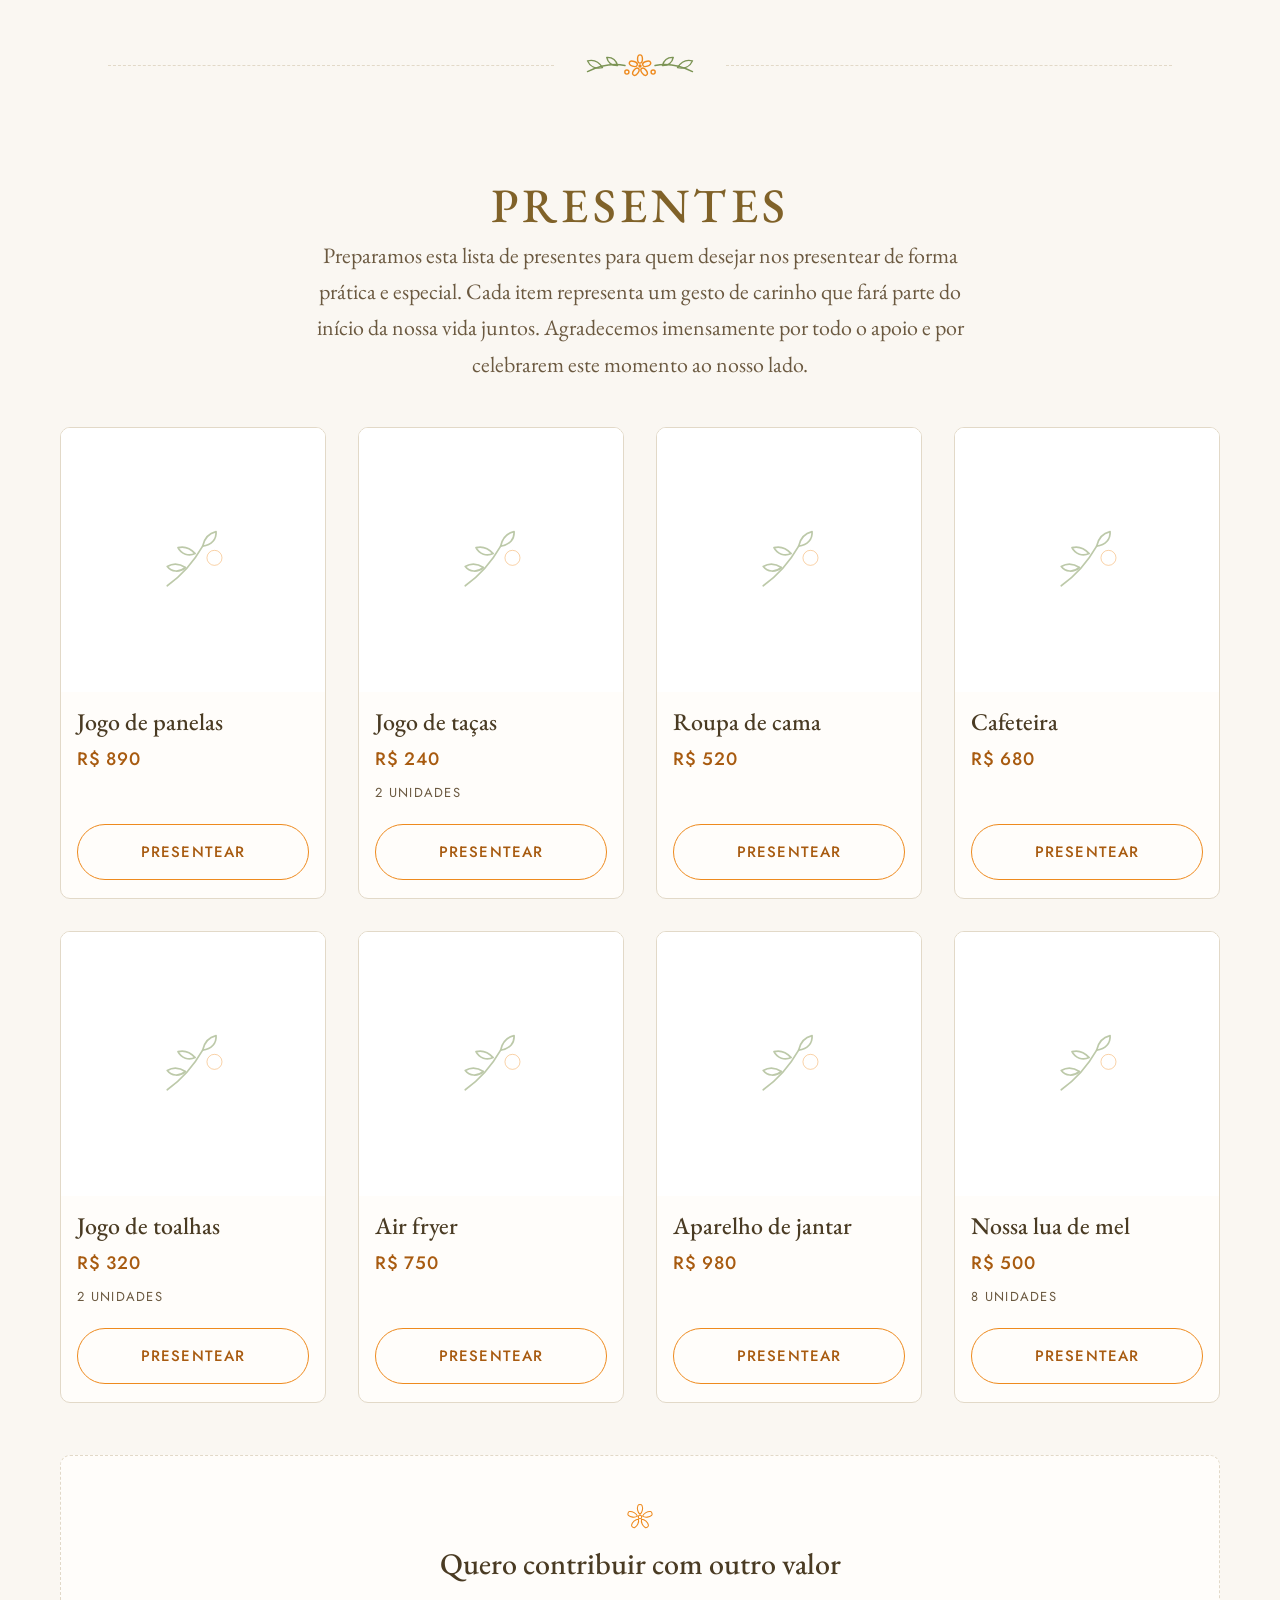
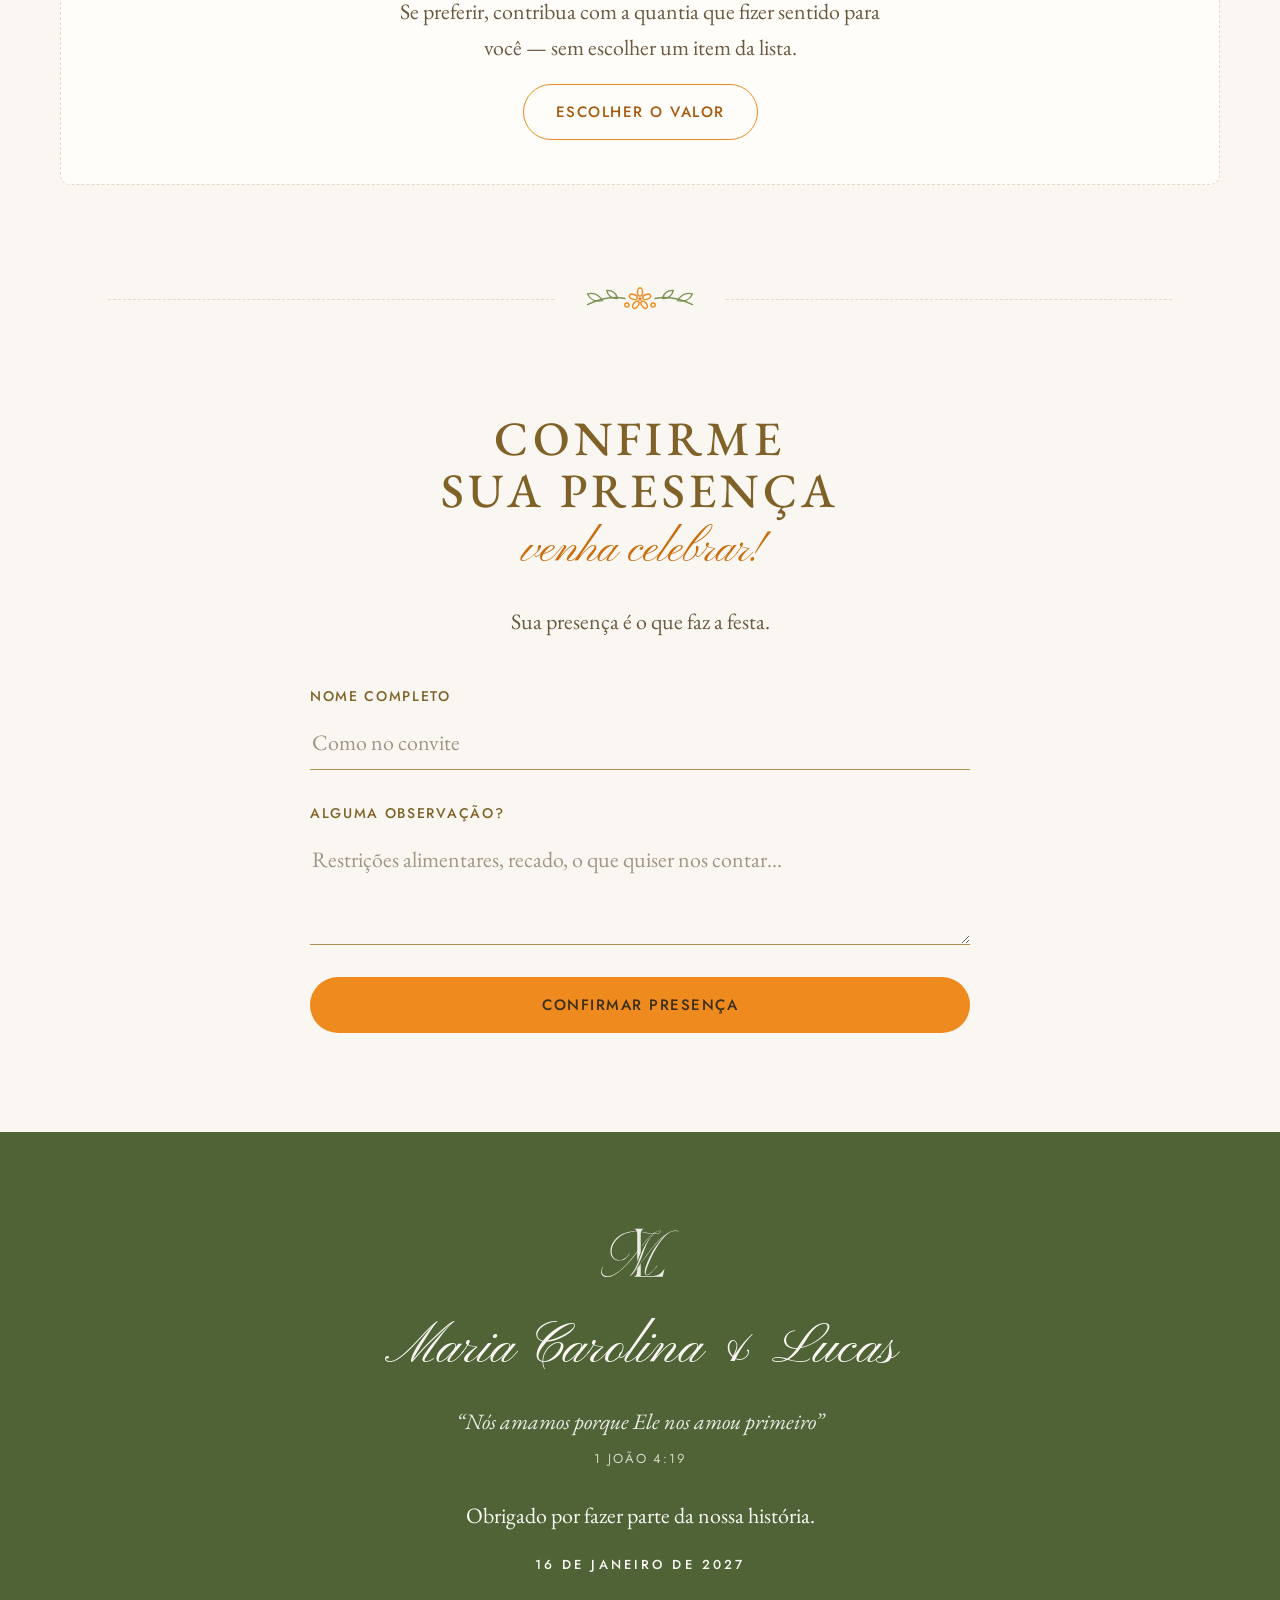
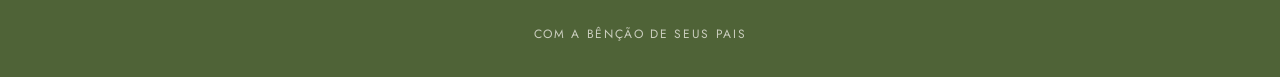
==== commit d4b14ae6: "Tira o campo de valor livre dos itens e cria um bloco proprio no fim - A janela de um presente da li" ====
--- a/index.html
+++ b/index.html
@@ -246,6 +246,14 @@
         <p class="assinatura assinatura--centro reveal" id="presentes-subtitulo" aria-hidden="true"></p>
         <p class="section__intro reveal" id="presentes-texto"></p>
         <div class="presentes__grid" id="presentes-grid"></div>
+
+        <!-- Para quem prefere contribuir com um valor à escolha -->
+        <div class="livre reveal">
+          <svg class="livre__flor" aria-hidden="true"><use href="#svg-flor"/></svg>
+          <h3 class="livre__titulo" id="livre-titulo"></h3>
+          <p class="livre__nota" id="livre-nota"></p>
+          <button class="botao botao--outline" id="livre-abrir" type="button"></button>
+        </div>
       </div>
     </section>
 
@@ -308,10 +316,18 @@
       <p class="modal__valor" id="modal-valor"></p>
 
       <p class="modal__rotulo" id="modal-rotulo-escolha"></p>
+
+      <!-- Presente da lista: valores prontos para escolher -->
       <div class="modal__opcoes" id="modal-opcoes"></div>
-      <div class="campo campo--valor">
+
+      <!-- Contribuição livre: a pessoa digita quanto quer dar -->
+      <div class="campo campo--valor" id="modal-campo-livre" hidden>
         <label class="campo__rotulo" for="modal-livre" id="modal-rotulo-livre"></label>
-        <input class="campo__input" id="modal-livre" type="text" inputmode="decimal" autocomplete="off">
+        <div class="campo__moeda">
+          <span aria-hidden="true">R$</span>
+          <input class="campo__input" id="modal-livre" type="text" inputmode="decimal"
+                 autocomplete="off" placeholder="0,00">
+        </div>
       </div>
 
       <!-- ================= PIX — forma principal, sem taxa ================= -->
--- a/css/styles.css
+++ b/css/styles.css
@@ -87,14 +87,14 @@
   margin: 0;
   font-family: var(--font-body);
   font-weight: 400;
-  font-size: 19px;
-  line-height: 1.62;
+  font-size: 21px;
+  line-height: 1.65;
   color: var(--ink);
   background: var(--paper);
   -webkit-font-smoothing: antialiased;
 }
 
-@media (min-width: 1100px) { body { font-size: 20px; } }
+@media (min-width: 1100px) { body { font-size: 22px; } }
 
 img, svg, video { display: block; }
 a { color: inherit; }
@@ -145,7 +145,7 @@
 
 .nav__links a {
   font-family: var(--font-micro);
-  font-size: 12px;
+  font-size: 14px;
   font-weight: 500;
   letter-spacing: .16em;
   text-transform: uppercase;
@@ -203,7 +203,7 @@
 .menu__links a {
   font-family: var(--font-display);
   font-weight: 500;
-  font-size: clamp(26px, 6.5vw, 34px);
+  font-size: clamp(29px, 7vw, 36px);
   letter-spacing: .1em;
   text-transform: uppercase;
   text-decoration: none;
@@ -245,9 +245,9 @@
 .hero__eyebrow {
   margin: 0;
   font-family: var(--font-micro);
-  font-size: 11px;
-  font-weight: 500;
-  letter-spacing: .34em;
+  font-size: 13px;
+  font-weight: 500;
+  letter-spacing: .28em;
   text-transform: uppercase;
   color: var(--gold-deep);
 }
@@ -357,9 +357,9 @@
   align-items: center;
   gap: 14px;
   font-family: var(--font-micro);
-  font-size: 12px;
-  font-weight: 500;
-  letter-spacing: .32em;
+  font-size: 14px;
+  font-weight: 500;
+  letter-spacing: .26em;
   color: var(--gold-deep);
 }
 
@@ -458,13 +458,13 @@
   display: inline-block;
   border-radius: var(--radius-pill);
   font-family: var(--font-micro);
-  font-size: 12px;
-  font-weight: 500;
-  letter-spacing: .14em;
+  font-size: 15px;
+  font-weight: 500;
+  letter-spacing: .1em;
   text-transform: uppercase;
   text-decoration: none;
   text-align: center;
-  padding: 14px 32px;
+  padding: 16px 32px;
   cursor: pointer;
   border: 1px solid transparent;
   transition: background-color .25s ease, color .25s ease, border-color .25s ease;
@@ -562,9 +562,9 @@
 .odia__rotulo {
   margin: 0;
   font-family: var(--font-micro);
-  font-size: 11px;
-  font-weight: 500;
-  letter-spacing: .18em;
+  font-size: 13px;
+  font-weight: 500;
+  letter-spacing: .16em;
   text-transform: uppercase;
   color: var(--gold-deep);
 }
@@ -579,7 +579,7 @@
 
 .odia__nota {
   margin: 0;
-  font-size: 16px;
+  font-size: 18px;
   color: var(--ink-soft);
   max-width: 38ch;
   white-space: pre-line;
@@ -648,14 +648,14 @@
   margin: 0;
   font-family: var(--font-display);
   font-weight: 500;
-  font-size: 21px;
+  font-size: 24px;
   line-height: 1.2;
 }
 
 .presente__valor {
   margin: 0;
   font-family: var(--font-micro);
-  font-size: 14px;
+  font-size: 18px;
   font-weight: 500;
   letter-spacing: .04em;
   color: var(--orange-ink);
@@ -664,8 +664,8 @@
 .presente__unidades {
   margin: 0;
   font-family: var(--font-micro);
-  font-size: 11px;
-  letter-spacing: .12em;
+  font-size: 13px;
+  letter-spacing: .1em;
   text-transform: uppercase;
   color: var(--ink-soft);
 }
@@ -686,7 +686,18 @@
 }
 
 .presente__acao { margin-top: auto; padding-top: 12px; }
-.presente__acao .botao { width: 100%; padding-inline: 14px; }
+
+/* O botão vive dentro de uma coluna estreita: aperta o espaçamento das
+   letras para caber sem encolher a fonte, que precisa continuar legível. */
+.presente__acao .botao {
+  width: 100%;
+  padding-inline: 8px;
+  letter-spacing: .04em;
+}
+
+@media (min-width: 420px) {
+  .presente__acao .botao { padding-inline: 14px; letter-spacing: .08em; }
+}
 
 /* Estado conquistado */
 .presente.is-conquistado .presente__foto { opacity: .48; }
@@ -704,14 +715,45 @@
   background: var(--leaf-deep);
   color: #fff;
   font-family: var(--font-micro);
-  font-size: 11px;
-  font-weight: 500;
-  letter-spacing: .16em;
+  font-size: 13px;
+  font-weight: 500;
+  letter-spacing: .14em;
   text-transform: uppercase;
   white-space: nowrap;
 }
 
 .presente__selo svg { width: 15px; height: 15px; }
+
+/* Bloco no fim da lista: contribuição com valor à escolha */
+.livre {
+  margin-top: clamp(32px, 5vw, 52px);
+  padding: clamp(28px, 5vw, 44px) clamp(20px, 4vw, 40px);
+  background: var(--paper-elevated);
+  border: 1px dashed var(--hairline);
+  border-radius: var(--radius-card);
+  display: grid;
+  justify-items: center;
+  gap: 12px;
+  text-align: center;
+}
+
+.livre__flor { width: 34px; height: 34px; color: var(--orange); }
+
+.livre__titulo {
+  margin: 0;
+  font-family: var(--font-display);
+  font-weight: 500;
+  font-size: clamp(24px, 3vw, 30px);
+  line-height: 1.2;
+}
+
+.livre__nota {
+  margin: 0;
+  max-width: 46ch;
+  color: var(--ink-soft);
+}
+
+.livre .botao { margin-top: 6px; }
 
 /* ==========================================================================
    JANELA DE PRESENTE
@@ -767,15 +809,15 @@
   margin: 0;
   font-family: var(--font-display);
   font-weight: 500;
-  font-size: 27px;
+  font-size: 30px;
   line-height: 1.2;
 }
 
 .modal__valor {
   margin: 0;
   font-family: var(--font-micro);
-  font-size: 13px;
-  letter-spacing: .1em;
+  font-size: 16px;
+  letter-spacing: .08em;
   text-transform: uppercase;
   color: var(--ink-soft);
 }
@@ -783,9 +825,9 @@
 .modal__rotulo {
   margin: 10px 0 0;
   font-family: var(--font-micro);
-  font-size: 11px;
-  font-weight: 500;
-  letter-spacing: .16em;
+  font-size: 14px;
+  font-weight: 500;
+  letter-spacing: .12em;
   text-transform: uppercase;
   color: var(--gold-deep);
 }
@@ -801,9 +843,9 @@
   background: transparent;
   border: 1px solid var(--hairline);
   border-radius: var(--radius-pill);
-  padding: 11px 6px;
-  font-family: var(--font-micro);
-  font-size: 13px;
+  padding: 15px 6px;
+  font-family: var(--font-micro);
+  font-size: 18px;
   color: var(--ink);
   cursor: pointer;
   transition: border-color .2s ease, background-color .2s ease, color .2s ease;
@@ -822,7 +864,7 @@
 
 .modal__como {
   margin: 6px 0 0;
-  font-size: 16px;
+  font-size: 18px;
   color: var(--ink-soft);
 }
 
@@ -838,16 +880,16 @@
 
 .modal__pix dt {
   font-family: var(--font-micro);
-  font-size: 10px;
-  font-weight: 500;
-  letter-spacing: .16em;
+  font-size: 13px;
+  font-weight: 500;
+  letter-spacing: .12em;
   text-transform: uppercase;
   color: var(--gold-deep);
   margin-bottom: 2px;
 }
 
-.modal__pix dd { margin: 0; font-size: 18px; }
-.modal__chave { font-family: var(--font-micro); font-size: 15px; word-break: break-all; }
+.modal__pix dd { margin: 0; font-size: 20px; }
+.modal__chave { font-family: var(--font-micro); font-size: 17px; word-break: break-all; }
 
 .modal__qr { margin: 0; }
 .modal__qr img { width: min(190px, 66%); margin-inline: auto; border-radius: var(--radius-card); }
@@ -862,12 +904,12 @@
   margin: 0;
   font-family: var(--font-display);
   font-weight: 500;
-  font-size: 21px;
+  font-size: 24px;
 }
 
 .pagar__nota {
   margin: 0;
-  font-size: 15px;
+  font-size: 18px;
   line-height: 1.5;
   color: var(--ink-soft);
 }
@@ -888,9 +930,9 @@
 .pagar__rotulo {
   margin: 4px 0 0;
   font-family: var(--font-micro);
-  font-size: 11px;
-  font-weight: 500;
-  letter-spacing: .14em;
+  font-size: 14px;
+  font-weight: 500;
+  letter-spacing: .12em;
   text-transform: uppercase;
   color: var(--gold-deep);
 }
@@ -905,8 +947,8 @@
   border: 1px dashed var(--orange);
   border-radius: var(--radius-card);
   font-family: var(--font-micro);
-  font-size: 12px;
-  line-height: 1.45;
+  font-size: 14px;
+  line-height: 1.5;
   word-break: break-all;
   text-align: left;
   color: var(--ink-soft);
@@ -921,15 +963,15 @@
 
 .pagar__dados dt {
   font-family: var(--font-micro);
-  font-size: 10px;
-  font-weight: 500;
-  letter-spacing: .16em;
+  font-size: 13px;
+  font-weight: 500;
+  letter-spacing: .12em;
   text-transform: uppercase;
   color: var(--gold-deep);
 }
 
-.pagar__dados dd { margin: 0; font-size: 16px; }
-.pagar__chave { font-family: var(--font-micro); font-size: 14px; word-break: break-all; }
+.pagar__dados dd { margin: 0; font-size: 19px; }
+.pagar__chave { font-family: var(--font-micro); font-size: 17px; word-break: break-all; }
 
 /* Separador "ou" entre as duas formas de pagamento */
 .pagar__ou {
@@ -938,8 +980,8 @@
   gap: 14px;
   margin-top: 8px;
   font-family: var(--font-micro);
-  font-size: 11px;
-  letter-spacing: .18em;
+  font-size: 13px;
+  letter-spacing: .14em;
   text-transform: uppercase;
   color: var(--ink-soft);
 }
@@ -953,6 +995,26 @@
 
 #confirmar-formulario { display: grid; gap: 14px; text-align: left; }
 
+/* Campo de valor livre, com o "R$" fixo à esquerda */
+.campo__moeda {
+  display: flex;
+  align-items: baseline;
+  gap: 8px;
+  border-bottom: 1px solid var(--gold);
+}
+
+.campo__moeda span {
+  font-family: var(--font-micro);
+  font-size: 20px;
+  color: var(--ink-soft);
+}
+
+.campo__moeda .campo__input {
+  border-bottom: 0;
+  padding-left: 0;
+  font-size: 26px;
+}
+
 #confirmar-obrigado {
   display: grid;
   justify-items: center;
@@ -969,7 +1031,7 @@
 /* Lembrete de que dá para parcelar o PIX no próprio banco */
 .pagar__parcelar {
   margin: 2px 0 0;
-  font-size: 14px;
+  font-size: 17px;
   line-height: 1.5;
   color: var(--ink-soft);
   font-style: italic;
@@ -977,14 +1039,14 @@
 
 .modal__erro {
   margin: 0;
-  font-size: 15px;
+  font-size: 17px;
   color: #A02D0F;
   text-align: left;
 }
 
 .modal__aviso {
   margin: 0;
-  font-size: 15px;
+  font-size: 18px;
   color: var(--ink-soft);
 }
 
@@ -1003,9 +1065,9 @@
 
 .campo__rotulo {
   font-family: var(--font-micro);
-  font-size: 11px;
-  font-weight: 500;
-  letter-spacing: .16em;
+  font-size: 14px;
+  font-weight: 500;
+  letter-spacing: .12em;
   text-transform: uppercase;
   color: var(--gold-deep);
 }
@@ -1016,9 +1078,9 @@
   border: 0;
   border-bottom: 1px solid var(--gold);
   border-radius: 0;
-  padding: 10px 2px;
+  padding: 12px 2px;
   font-family: var(--font-body);
-  font-size: 19px;
+  font-size: 22px;
   color: var(--ink);
   transition: border-color .25s ease;
 }
@@ -1041,7 +1103,7 @@
   margin: 0;
   font-family: var(--font-display);
   font-weight: 500;
-  font-size: 30px;
+  font-size: 33px;
   letter-spacing: .04em;
 }
 
@@ -1080,8 +1142,8 @@
 .rodape__versiculo-ref {
   margin: 0;
   font-family: var(--font-micro);
-  font-size: 11px;
-  letter-spacing: .16em;
+  font-size: 13px;
+  letter-spacing: .14em;
   text-transform: uppercase;
   opacity: .78;
 }
@@ -1091,17 +1153,17 @@
 .rodape__data {
   margin: 12px 0 0;
   font-family: var(--font-micro);
-  font-size: 11px;
-  font-weight: 500;
-  letter-spacing: .3em;
+  font-size: 13px;
+  font-weight: 500;
+  letter-spacing: .24em;
   text-transform: uppercase;
 }
 
 .rodape__credito {
   margin: 42px 0 0;
   font-family: var(--font-micro);
-  font-size: 10px;
-  letter-spacing: .16em;
+  font-size: 12px;
+  letter-spacing: .14em;
   text-transform: uppercase;
   opacity: .72;
 }
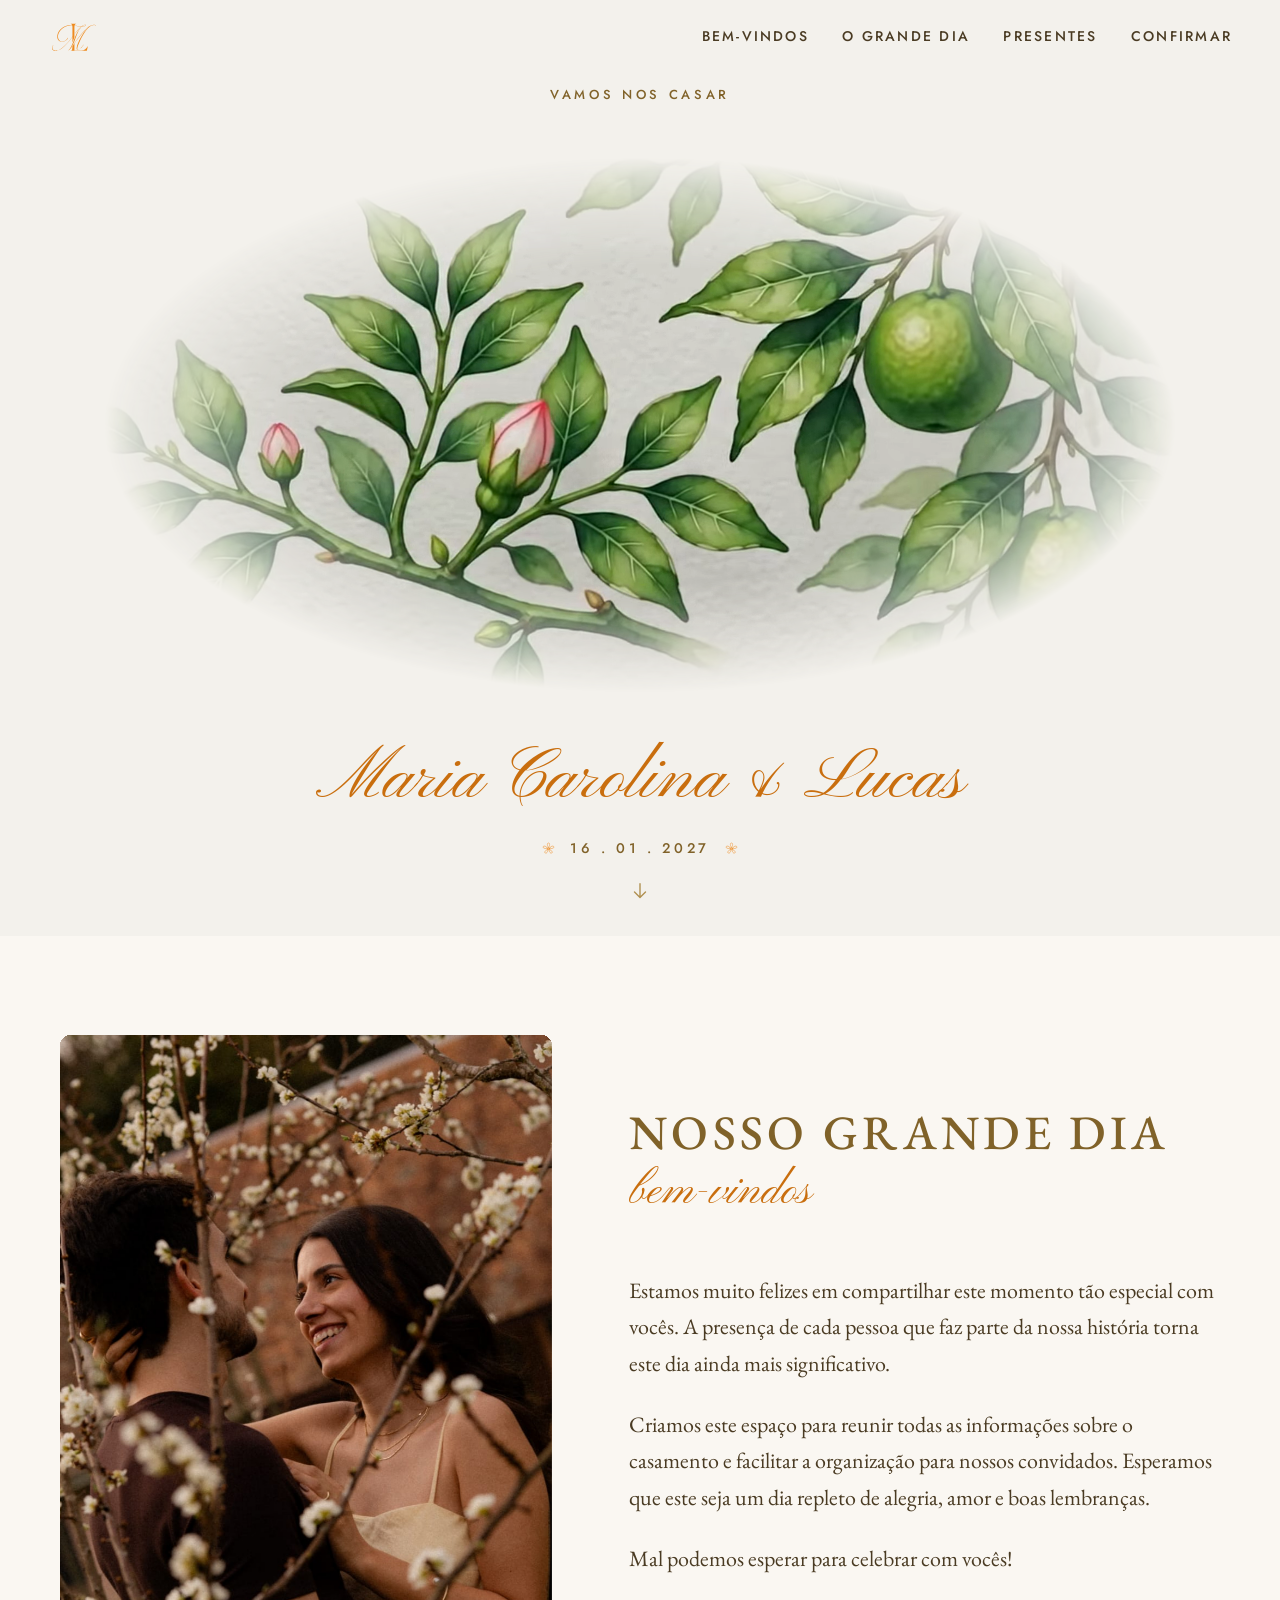
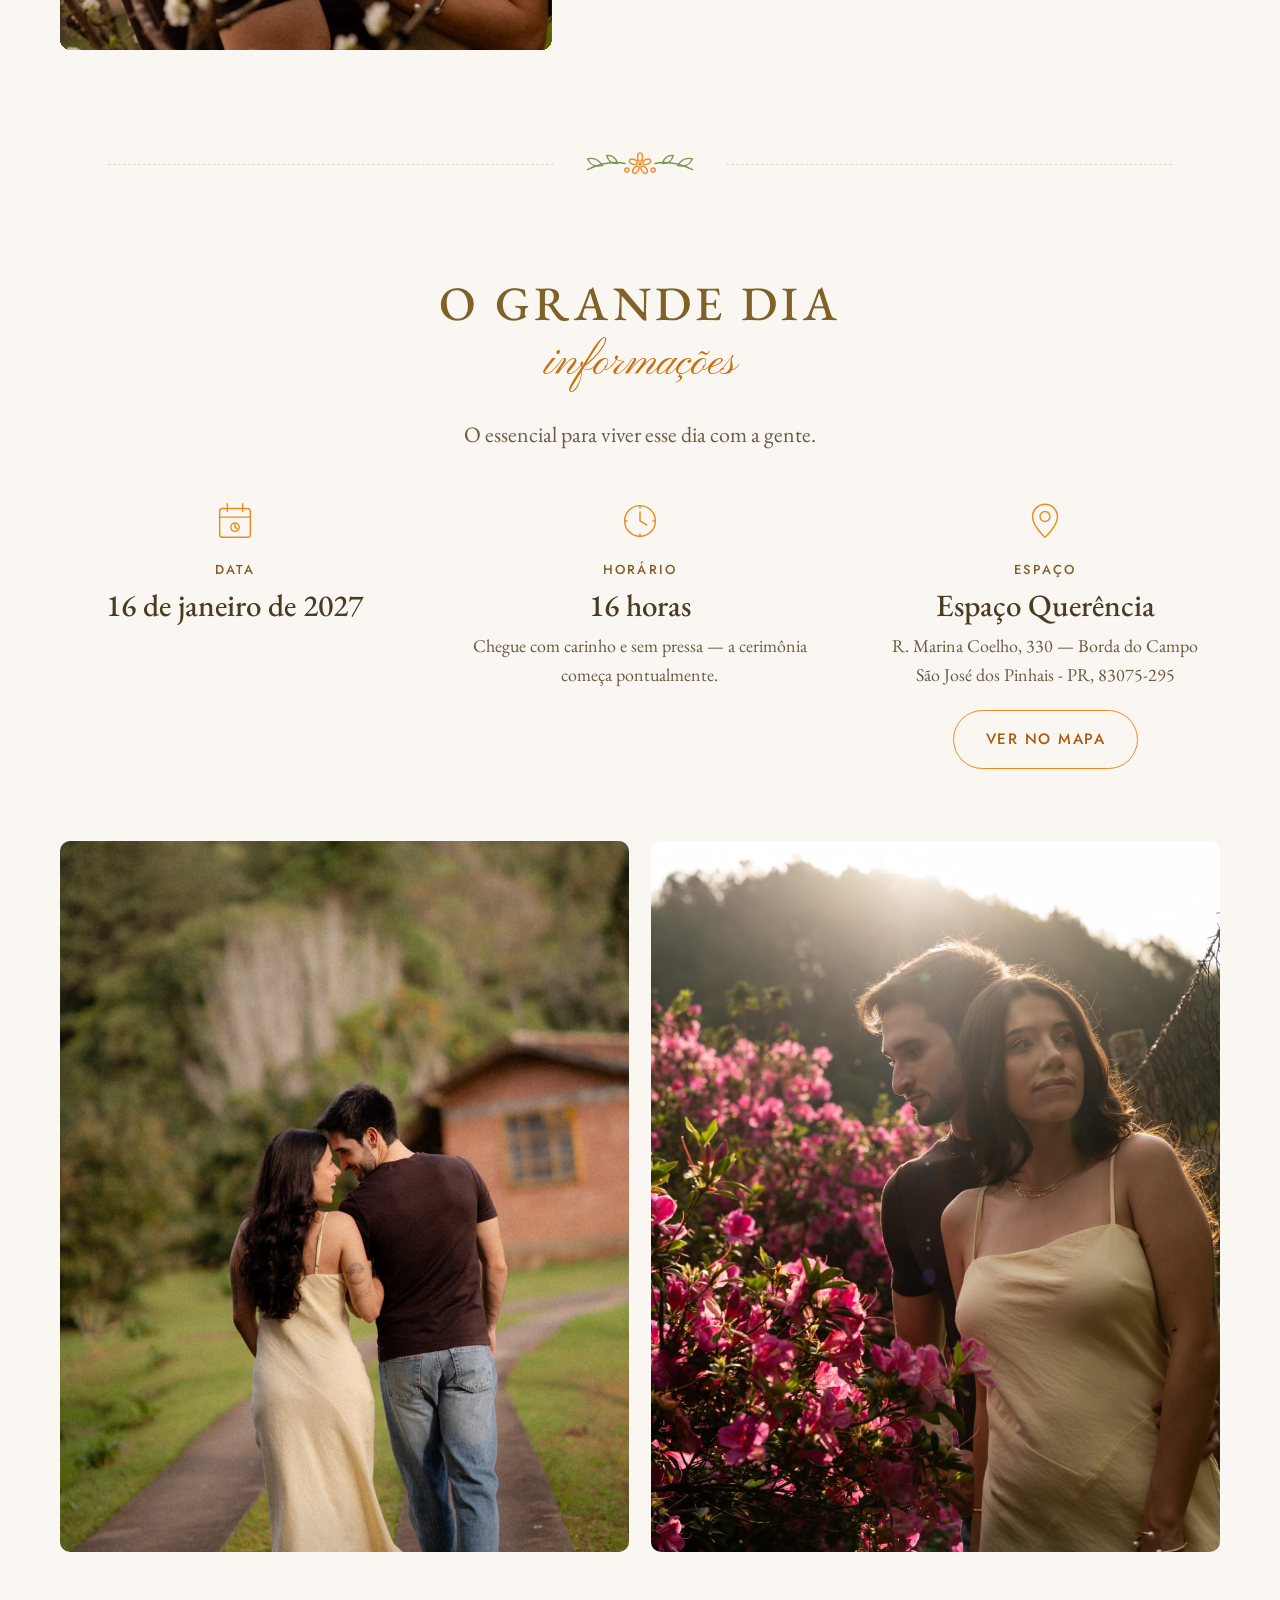
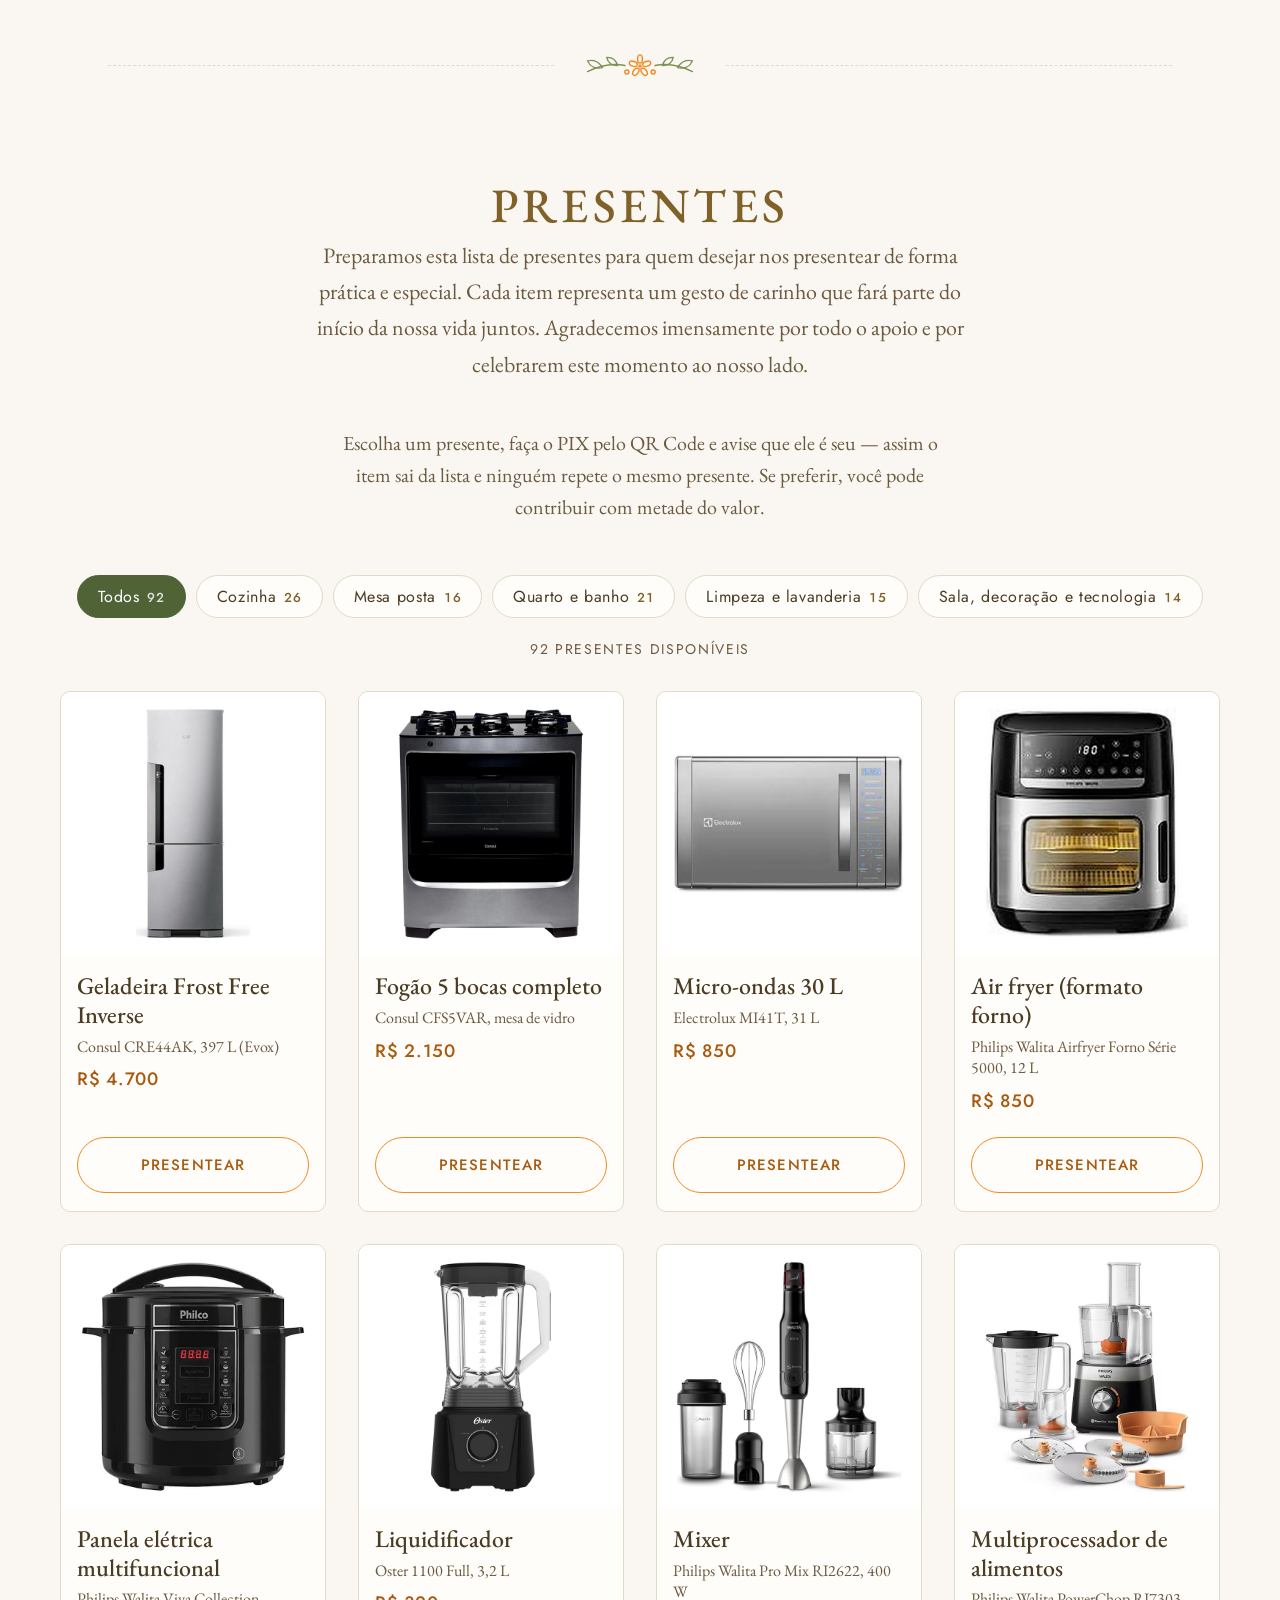
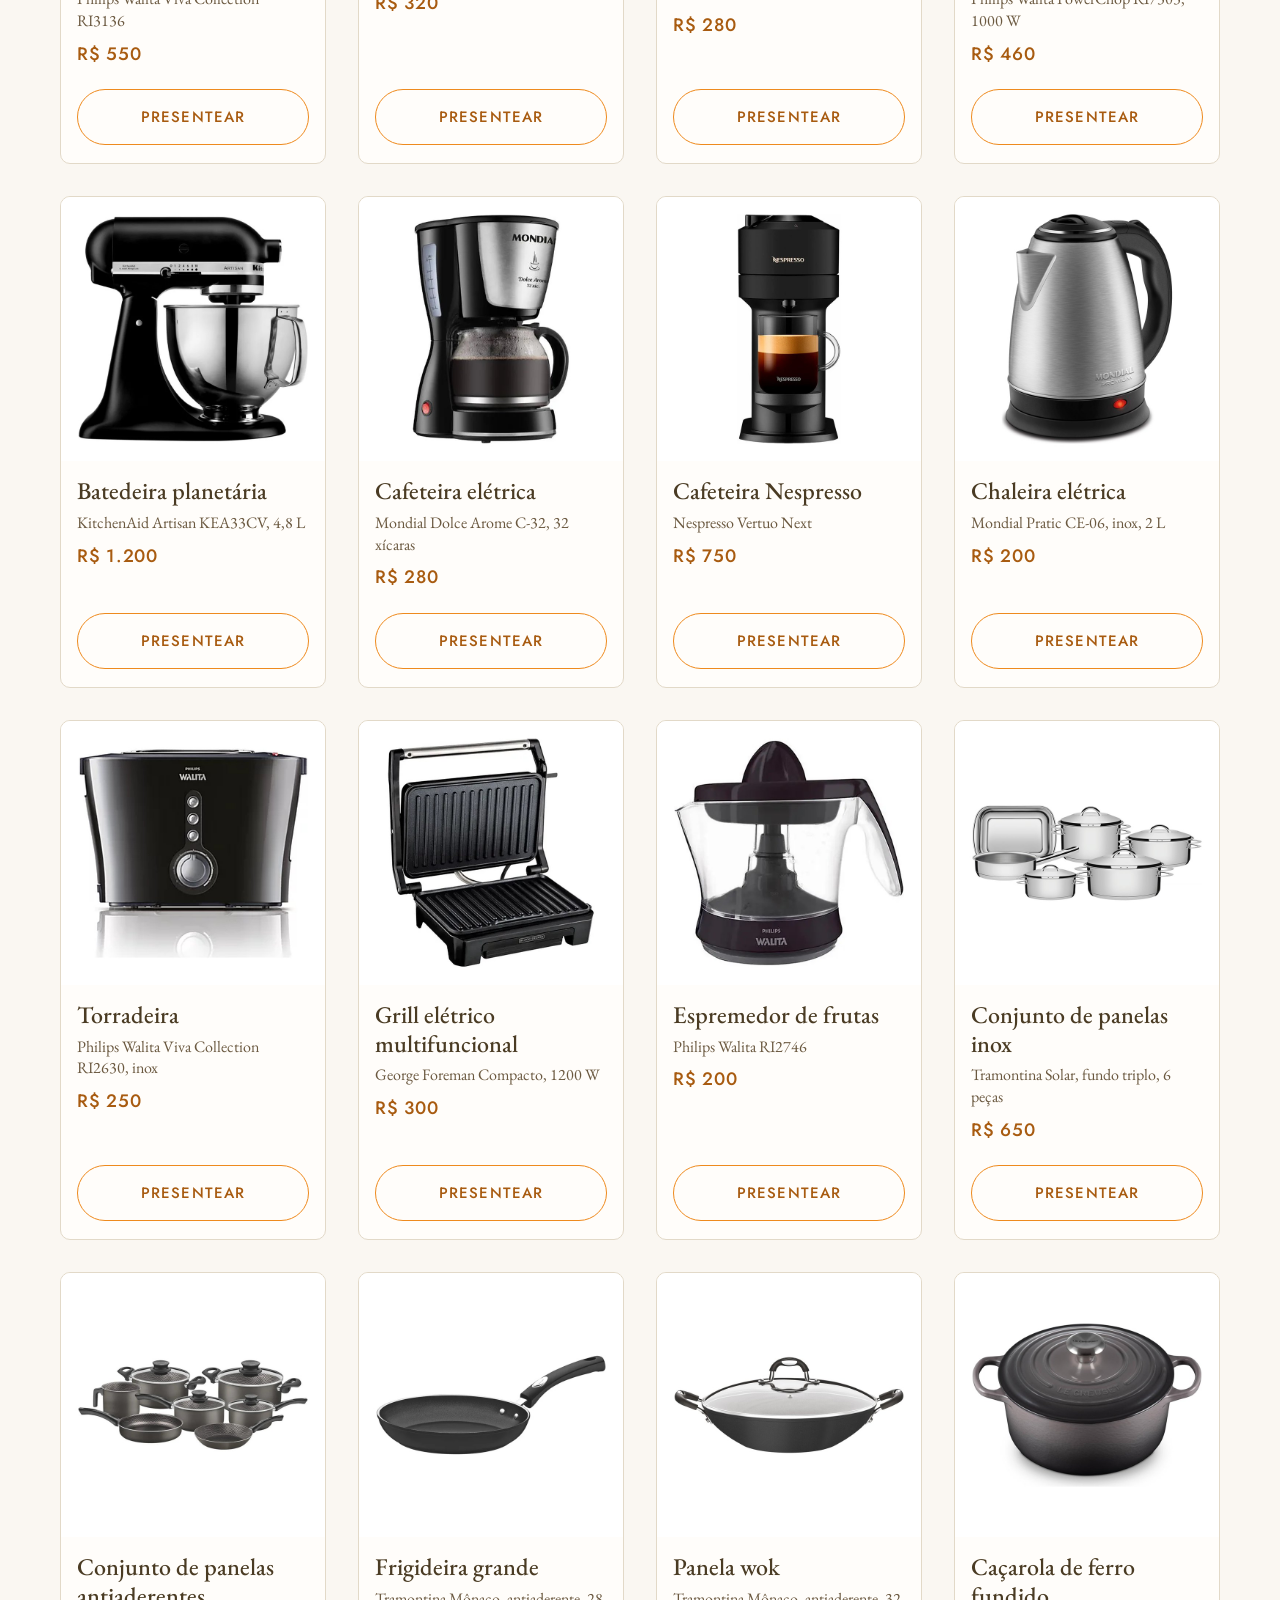
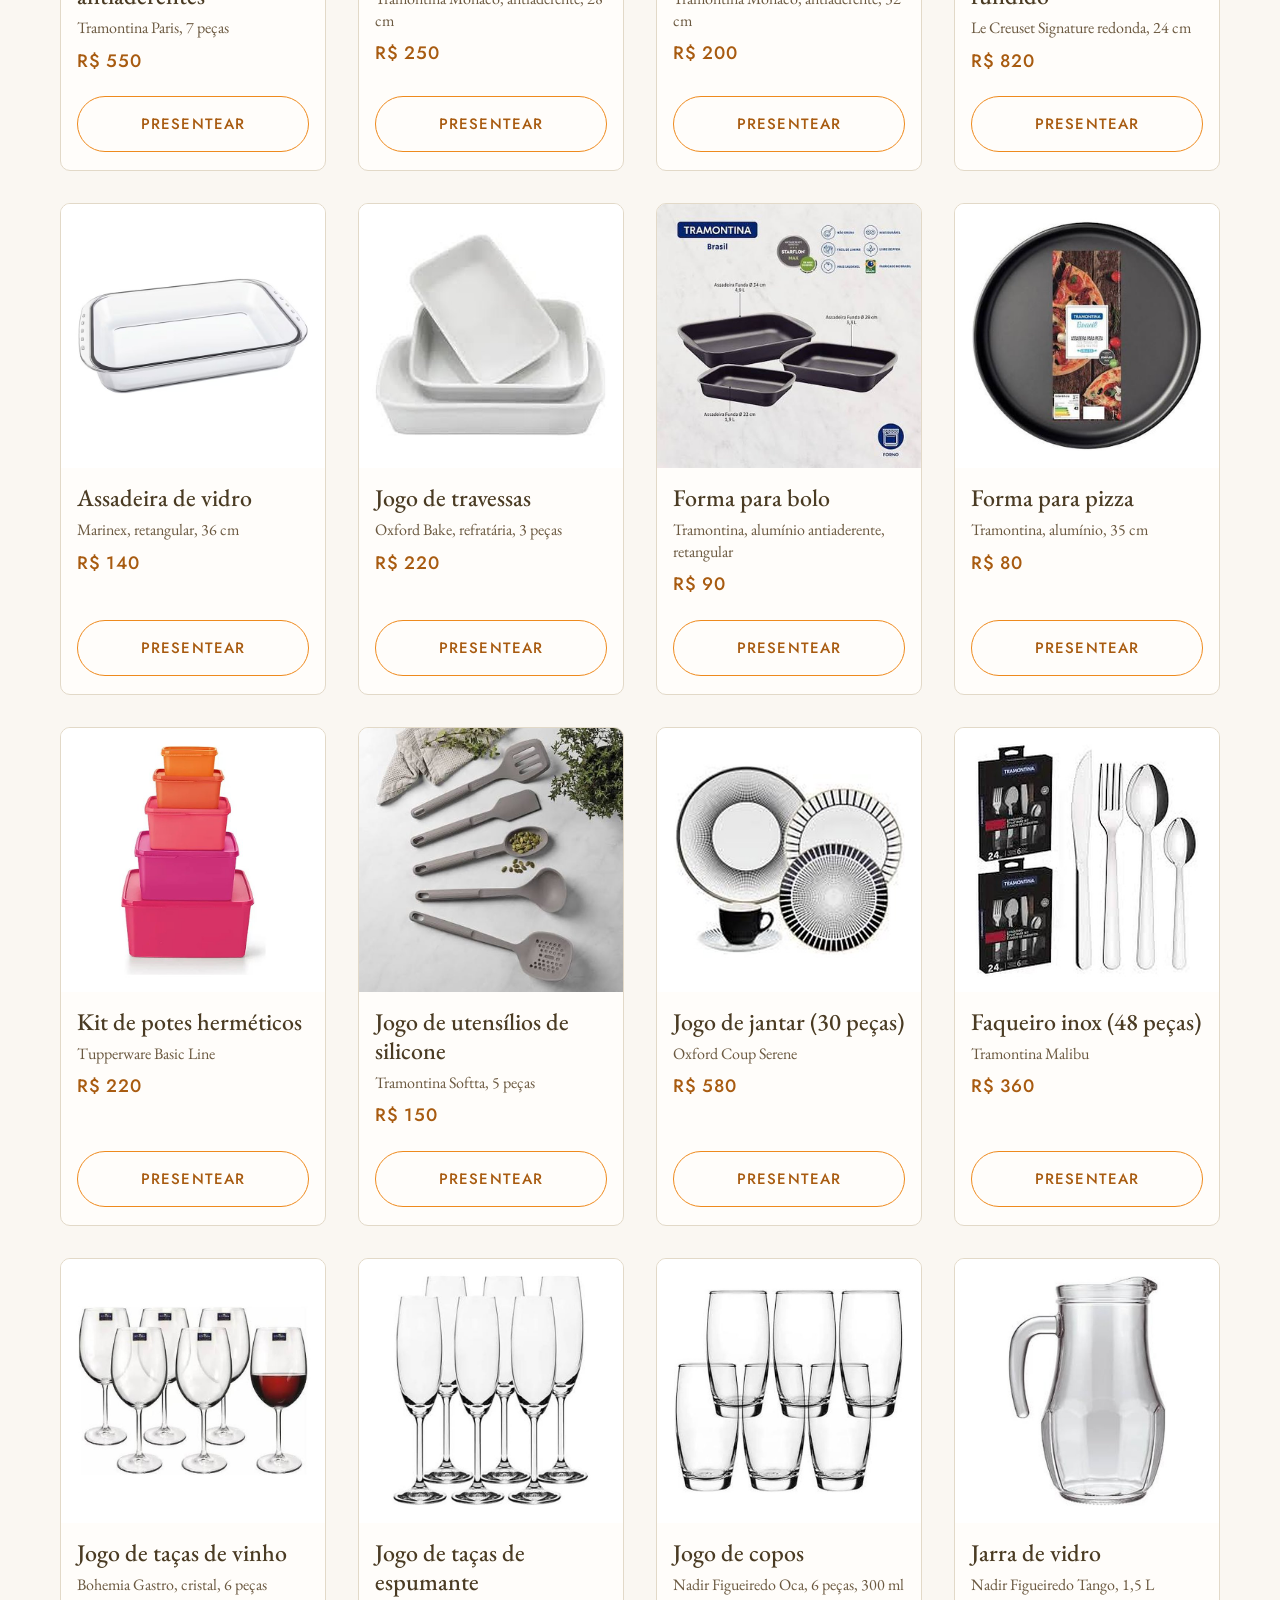
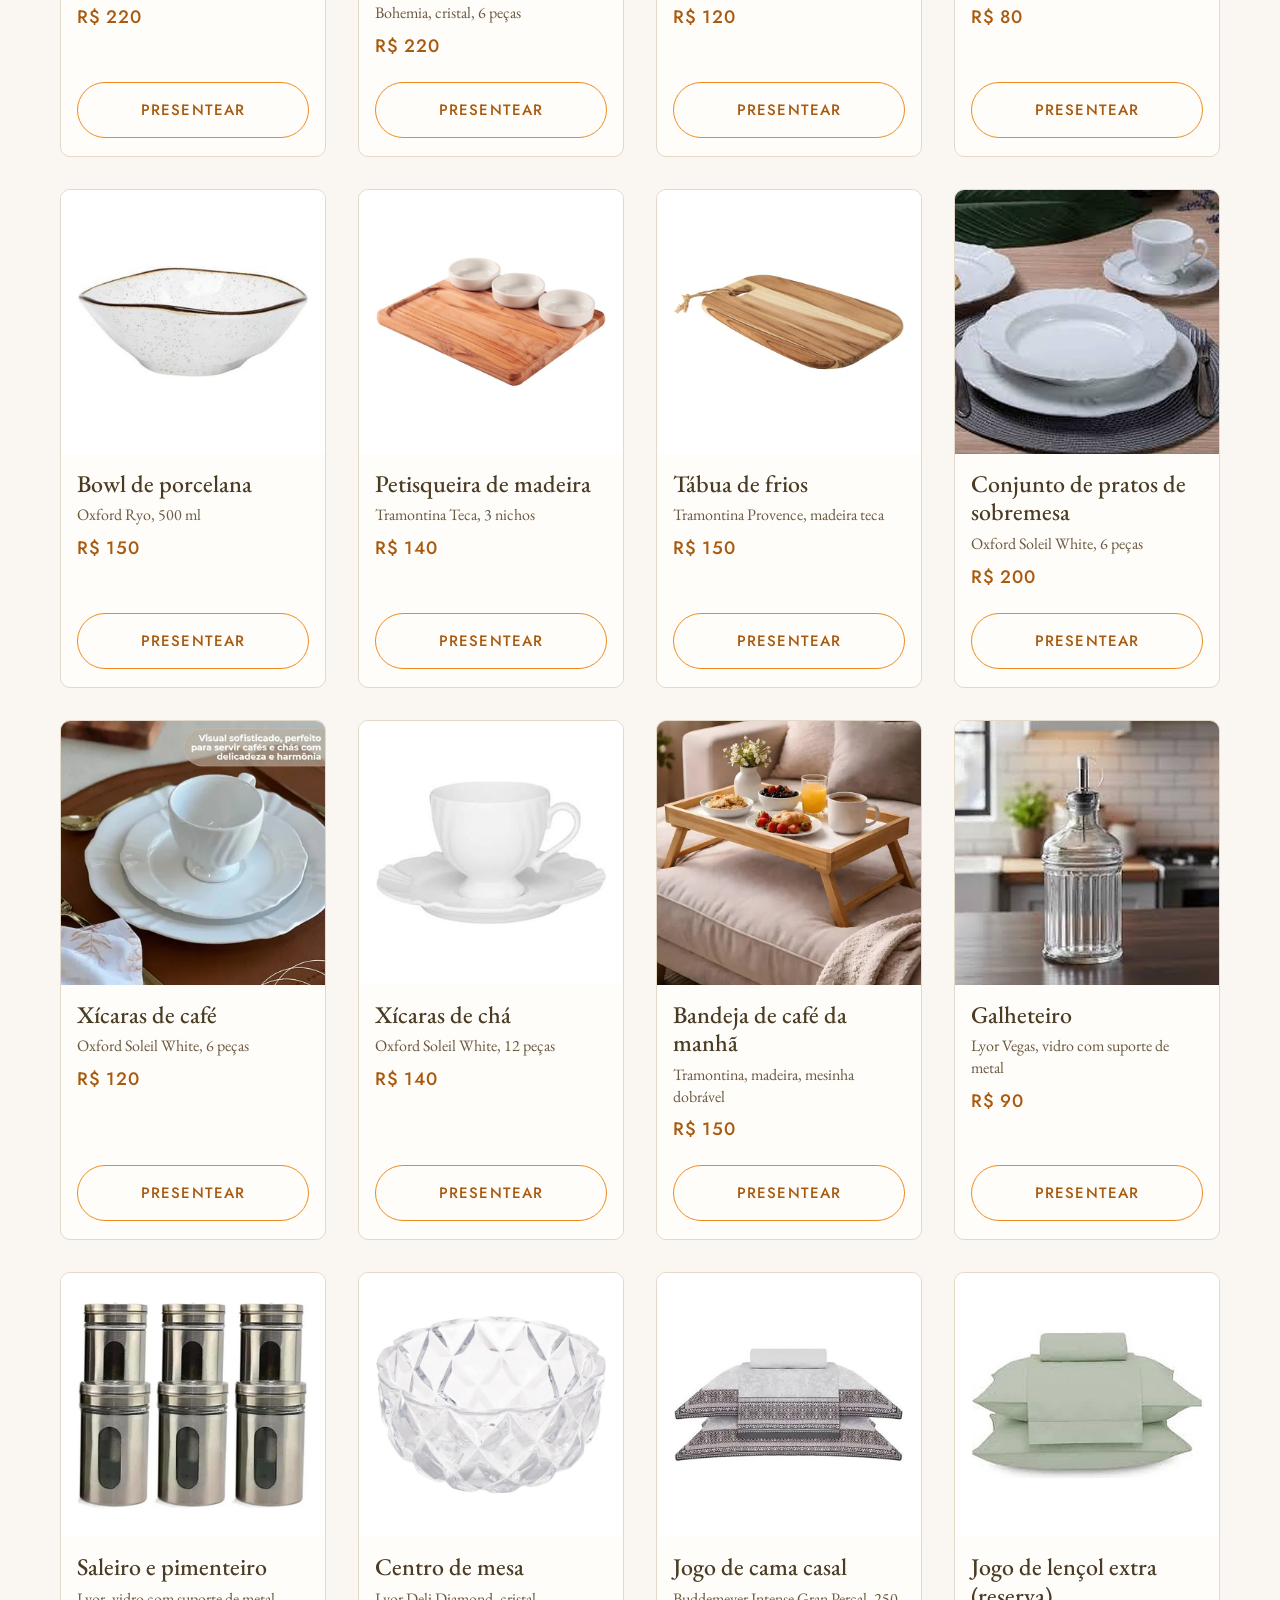
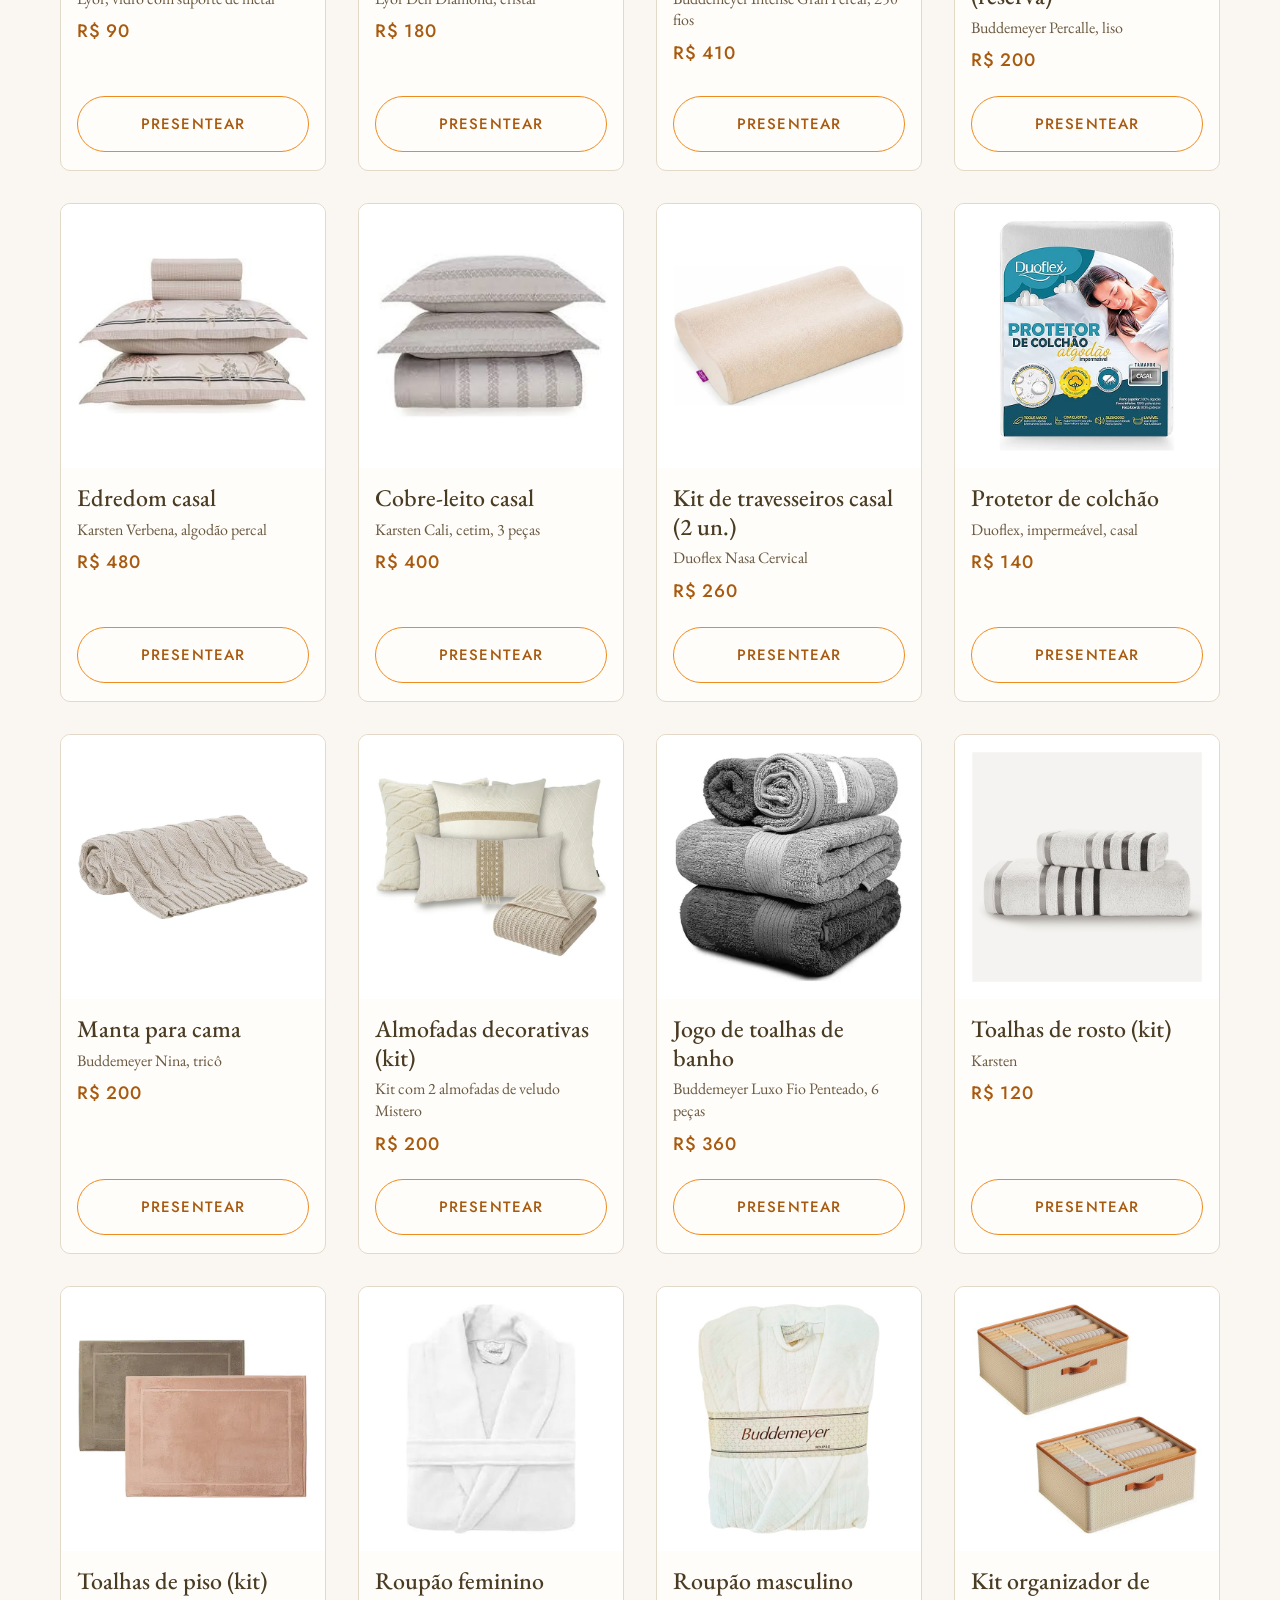
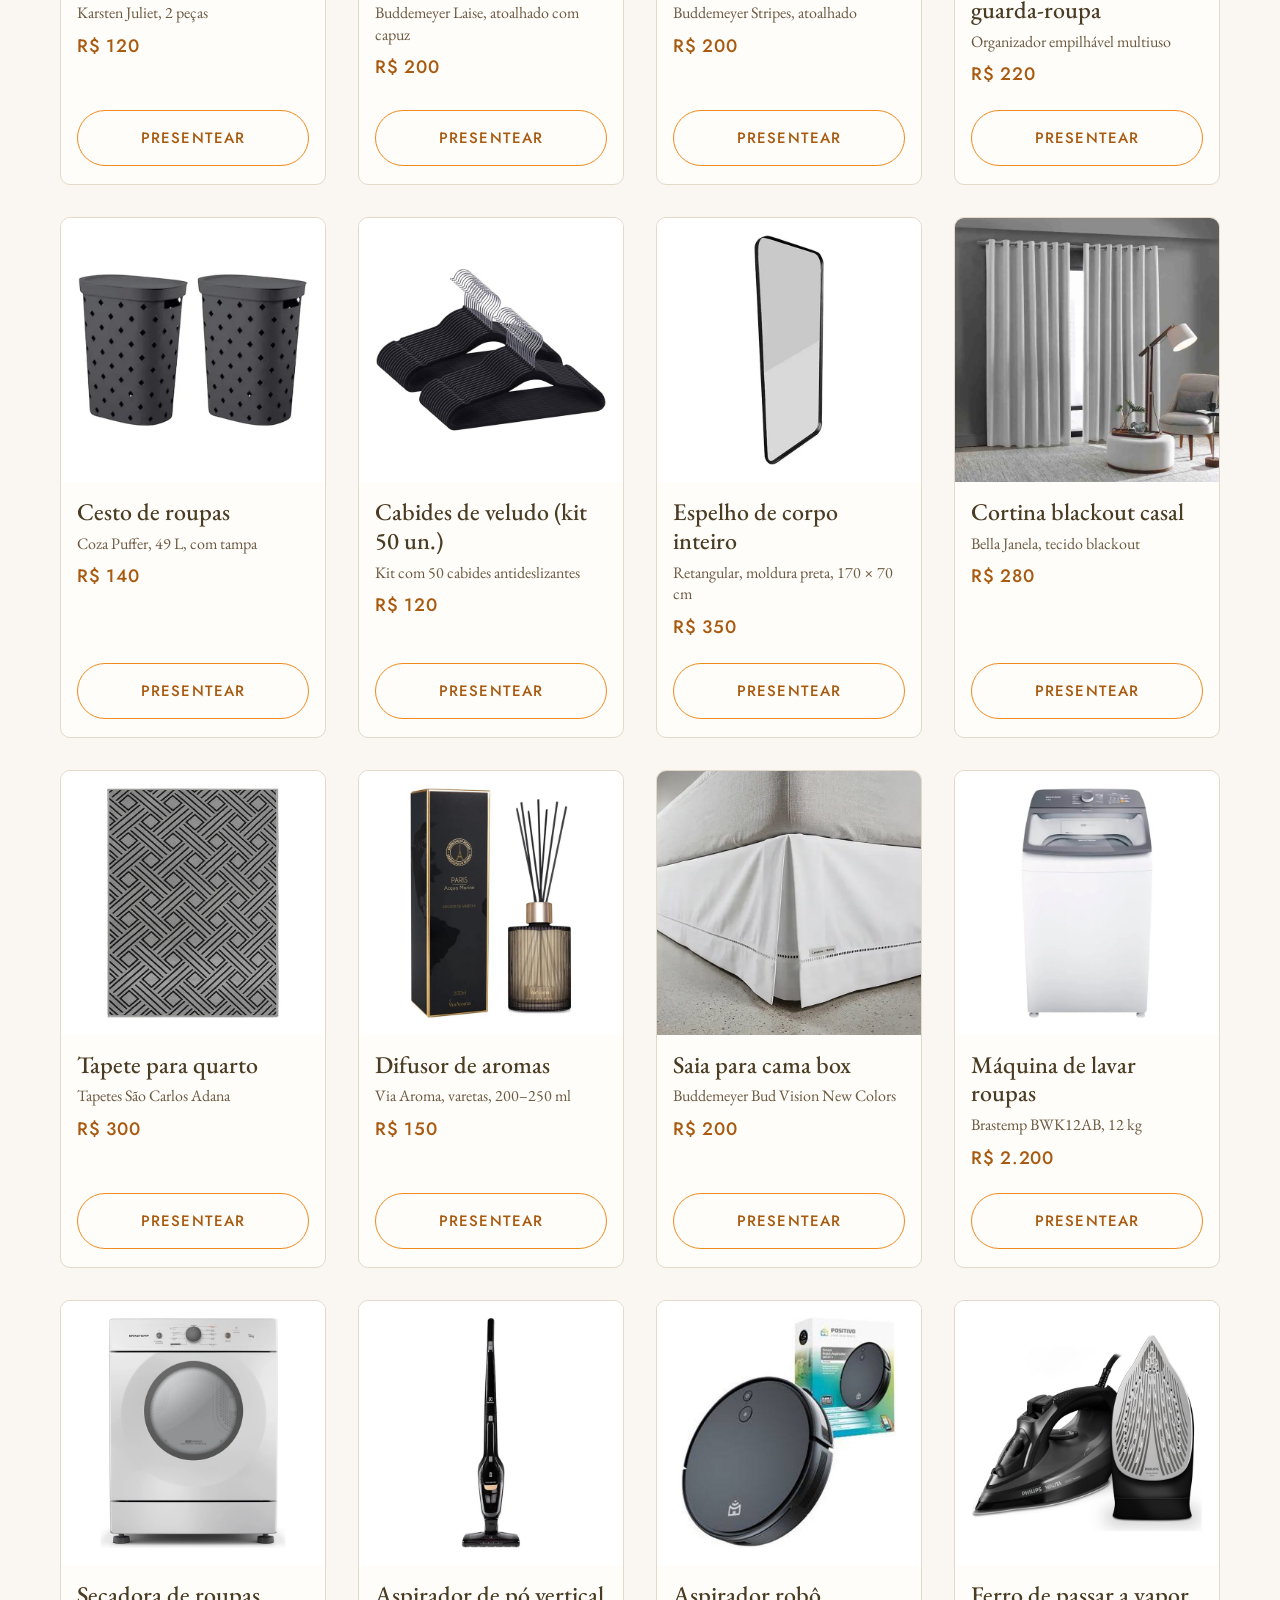
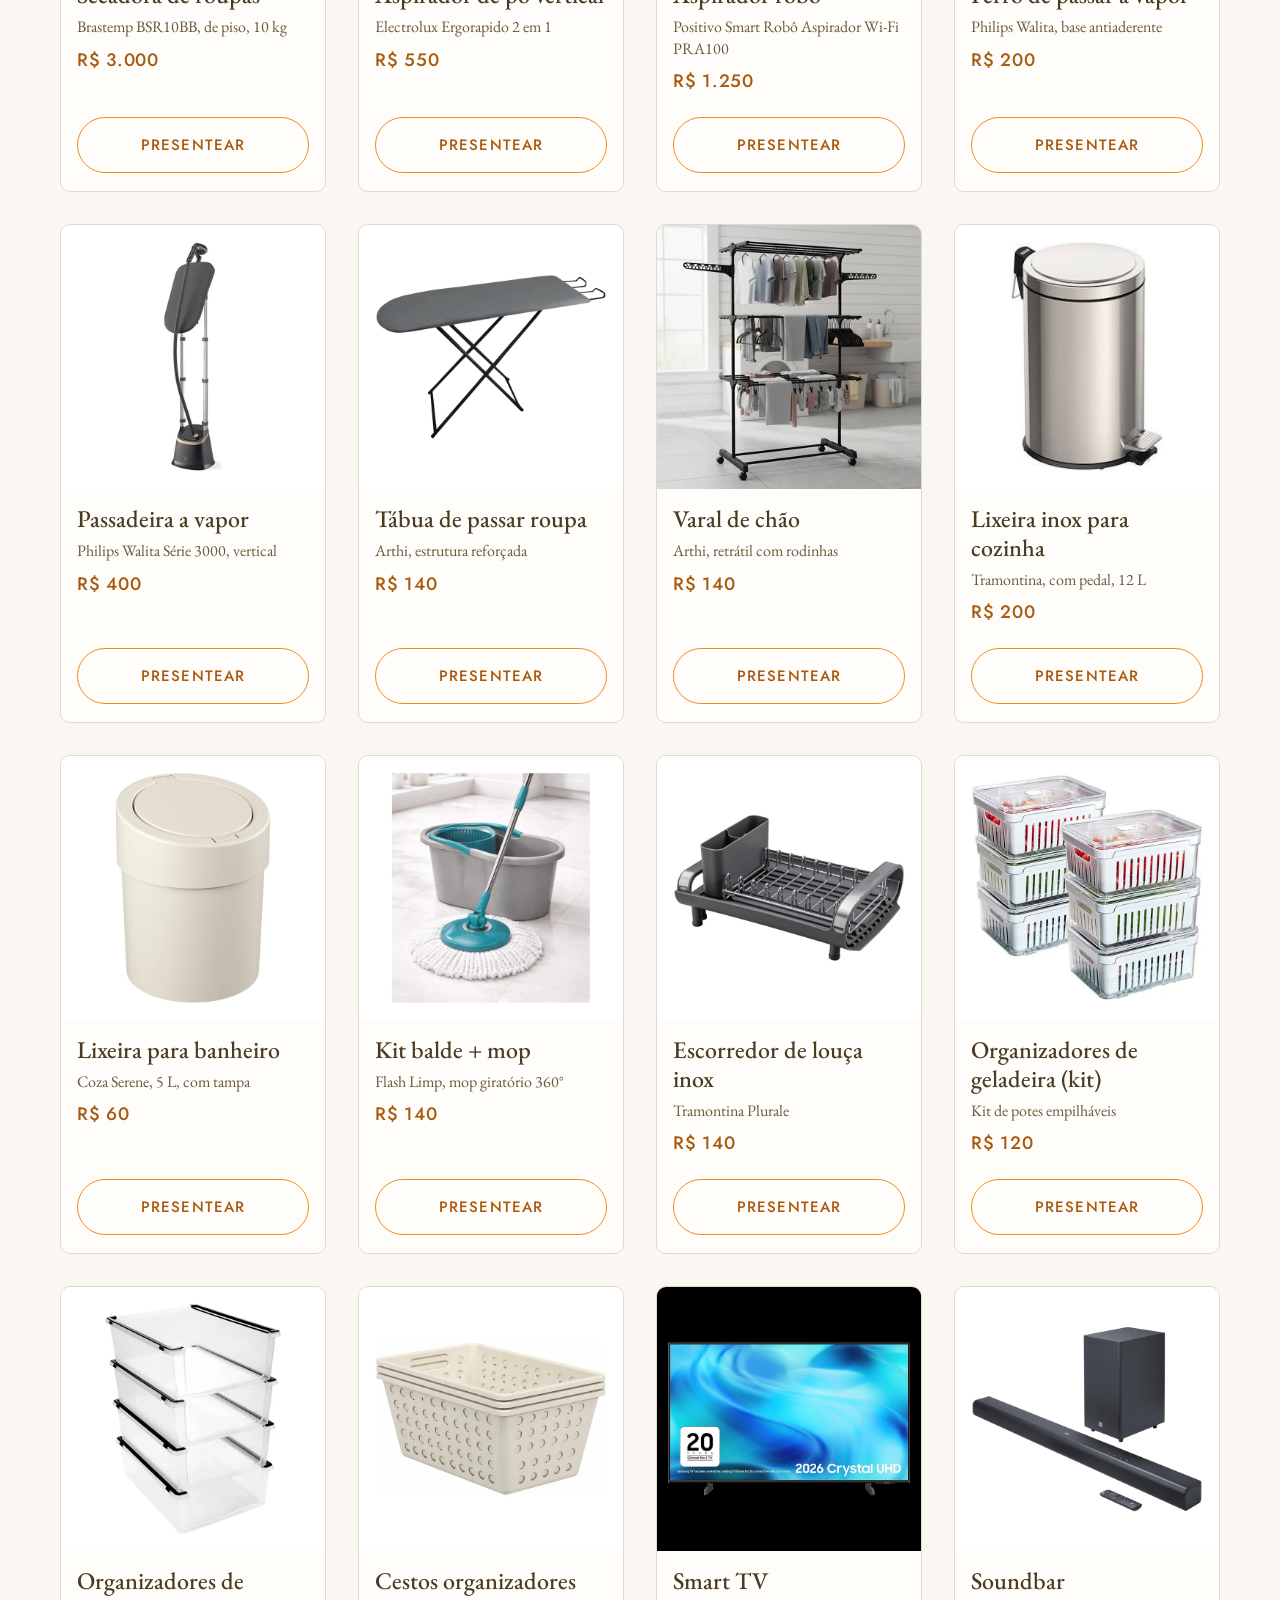
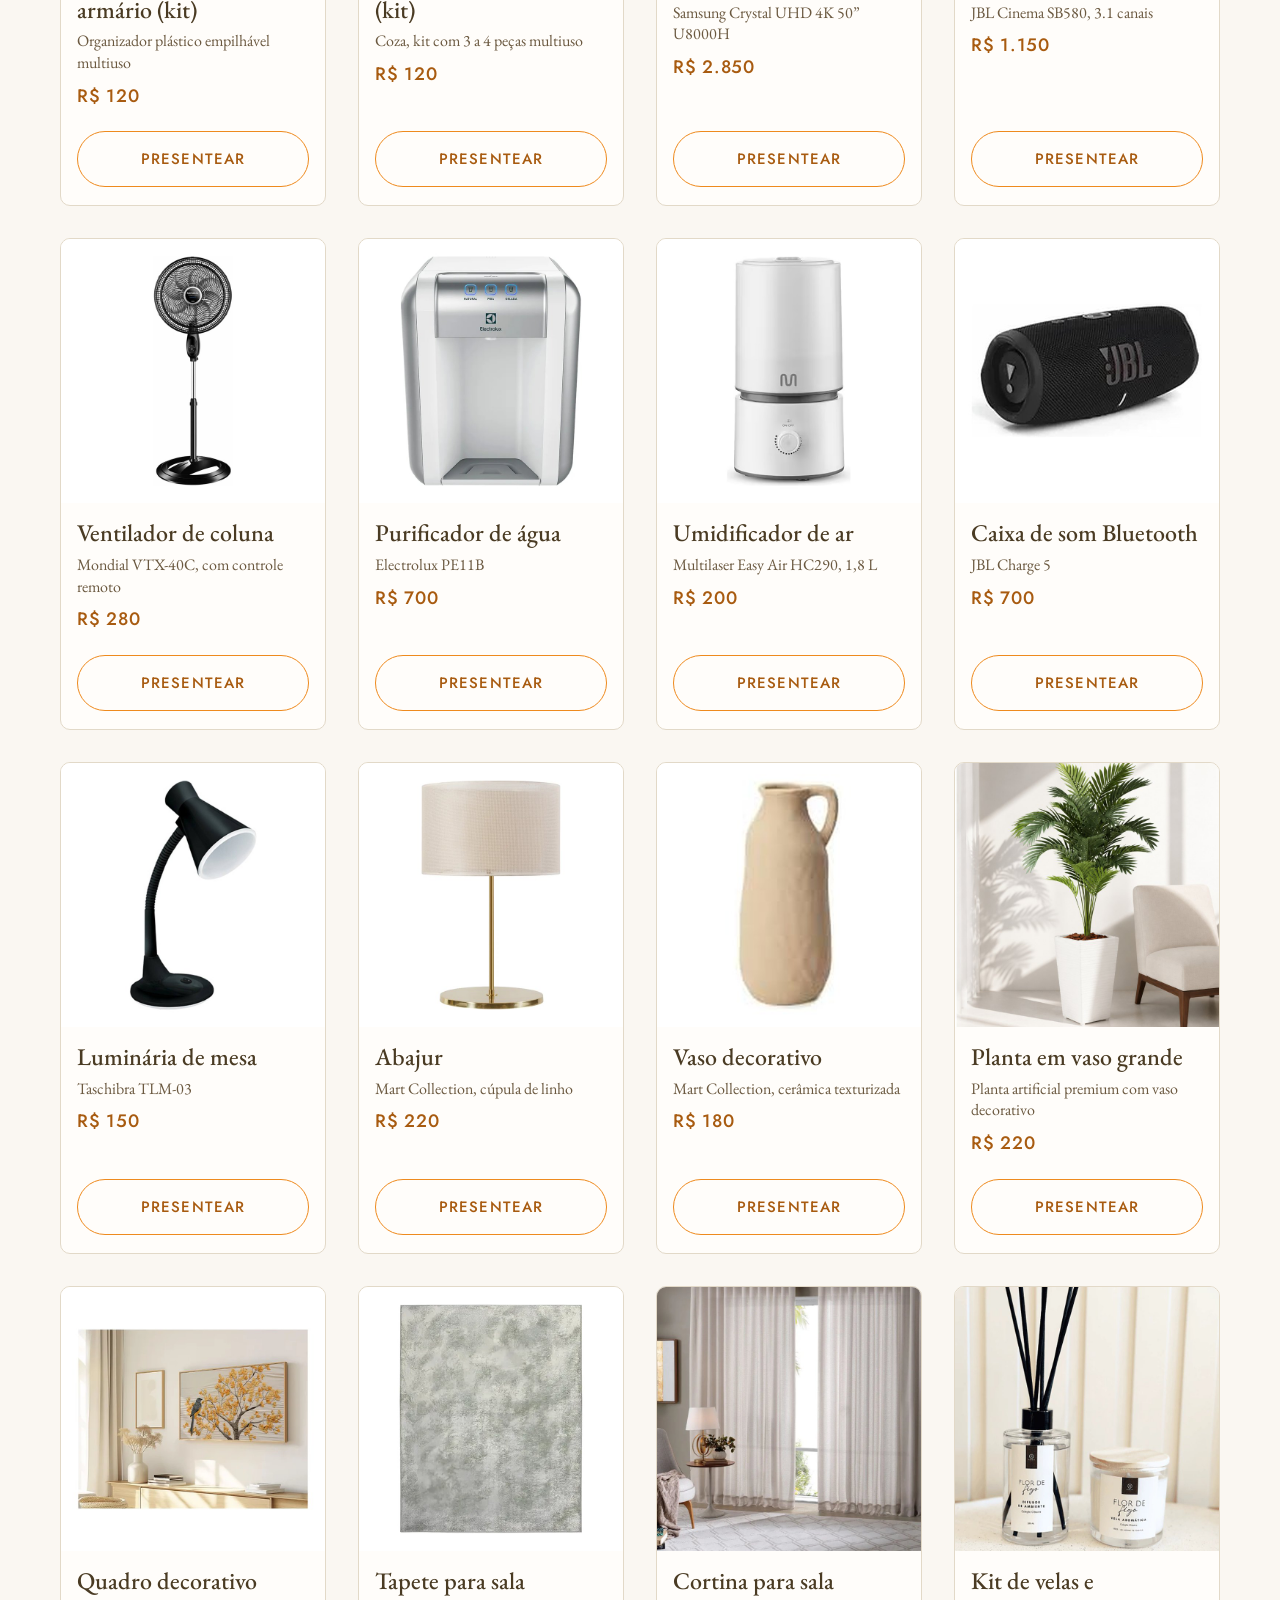
==== commit e2e402c1: "Carrega a lista oficial de 92 presentes e cria o painel do casal A lista de exemplo dá lugar ao catá" ====
--- a/index.html
+++ b/index.html
@@ -245,7 +245,14 @@
         <h2 class="section__title section__title--centro reveal" id="presentes-titulo"></h2>
         <p class="assinatura assinatura--centro reveal" id="presentes-subtitulo" aria-hidden="true"></p>
         <p class="section__intro reveal" id="presentes-texto"></p>
-        <div class="presentes__grid" id="presentes-grid"></div>
+        <p class="presentes__instrucao reveal" id="presentes-instrucao"></p>
+
+        <div class="presentes__lista" id="presentes-lista">
+          <div class="presentes__filtros" id="presentes-filtros" role="group"
+               aria-label="Filtrar presentes por categoria"></div>
+          <p class="presentes__resumo" id="presentes-resumo" role="status"></p>
+          <div class="presentes__grid" id="presentes-grid"></div>
+        </div>
 
         <!-- Para quem prefere contribuir com um valor à escolha -->
         <div class="livre reveal">
@@ -313,6 +320,7 @@
       <button class="modal__fechar" id="modal-fechar" aria-label="Fechar">&times;</button>
       <img class="modal__foto" id="modal-foto" alt="">
       <h3 class="modal__nome" id="modal-nome"></h3>
+      <p class="modal__modelo" id="modal-modelo"></p>
       <p class="modal__valor" id="modal-valor"></p>
 
       <p class="modal__rotulo" id="modal-rotulo-escolha"></p>
--- a/css/styles.css
+++ b/css/styles.css
@@ -610,10 +610,80 @@
    3 · PRESENTES
    ========================================================================== */
 
+/* Explicação curta de como a lista funciona, acima dos filtros */
+.presentes__instrucao {
+  margin: 18px auto 0;
+  max-width: 62ch;
+  text-align: center;
+  font-size: 19px;
+  line-height: 1.6;
+  color: var(--ink-soft);
+}
+
+@media (min-width: 1100px) { .presentes__instrucao { font-size: 20px; } }
+
+.presentes__lista { scroll-margin-top: 90px; }
+
+/* --- Filtros por categoria (são 92 presentes) --------------------------- */
+.presentes__filtros {
+  display: flex;
+  flex-wrap: wrap;
+  justify-content: center;
+  gap: 10px;
+  margin-top: clamp(34px, 5vw, 52px);
+}
+
+.filtro {
+  display: inline-flex;
+  align-items: baseline;
+  gap: 8px;
+  padding: 11px 20px;
+  border: 1px solid var(--hairline);
+  border-radius: var(--radius-pill);
+  background: var(--paper-elevated);
+  color: var(--ink);
+  font-family: var(--font-micro);
+  font-size: 16px;
+  font-weight: 400;
+  letter-spacing: .04em;
+  line-height: 1.2;
+  cursor: pointer;
+  transition: border-color .2s ease, background .2s ease, color .2s ease;
+}
+
+.filtro:hover { border-color: var(--orange); }
+
+.filtro__conta {
+  font-size: 13px;
+  font-weight: 500;
+  color: var(--gold-deep);
+  font-variant-numeric: tabular-nums;
+}
+
+.filtro.is-ativo {
+  background: var(--leaf-deep);
+  border-color: var(--leaf-deep);
+  color: #fff;
+}
+
+.filtro.is-ativo .filtro__conta { color: rgba(255, 255, 255, .82); }
+
+/* Contador acima da grade */
+.presentes__resumo {
+  margin: 20px 0 0;
+  text-align: center;
+  font-family: var(--font-micro);
+  font-size: 14px;
+  letter-spacing: .12em;
+  text-transform: uppercase;
+  color: var(--ink-soft);
+}
+
 .presentes__grid {
   display: grid;
   gap: clamp(20px, 3vw, 32px);
   grid-template-columns: repeat(2, 1fr);
+  margin-top: clamp(20px, 3vw, 30px);
 }
 
 @media (min-width: 780px)  { .presentes__grid { grid-template-columns: repeat(3, 1fr); } }
@@ -650,6 +720,14 @@
   font-weight: 500;
   font-size: 24px;
   line-height: 1.2;
+}
+
+/* Sugestão de marca/modelo, discreta sob o nome */
+.presente__modelo {
+  margin: -2px 0 0;
+  font-size: 16px;
+  line-height: 1.35;
+  color: var(--ink-soft);
 }
 
 .presente__valor {
@@ -798,9 +876,11 @@
 }
 
 .modal__foto {
-  width: 118px;
-  height: 118px;
+  width: 150px;
+  height: 150px;
   object-fit: cover;
+  background: #fff;
+  border: 1px solid var(--hairline);
   border-radius: var(--radius-card);
   margin-inline: auto;
 }
@@ -811,6 +891,13 @@
   font-weight: 500;
   font-size: 30px;
   line-height: 1.2;
+}
+
+.modal__modelo {
+  margin: -6px 0 0;
+  font-size: 18px;
+  line-height: 1.4;
+  color: var(--ink-soft);
 }
 
 .modal__valor {
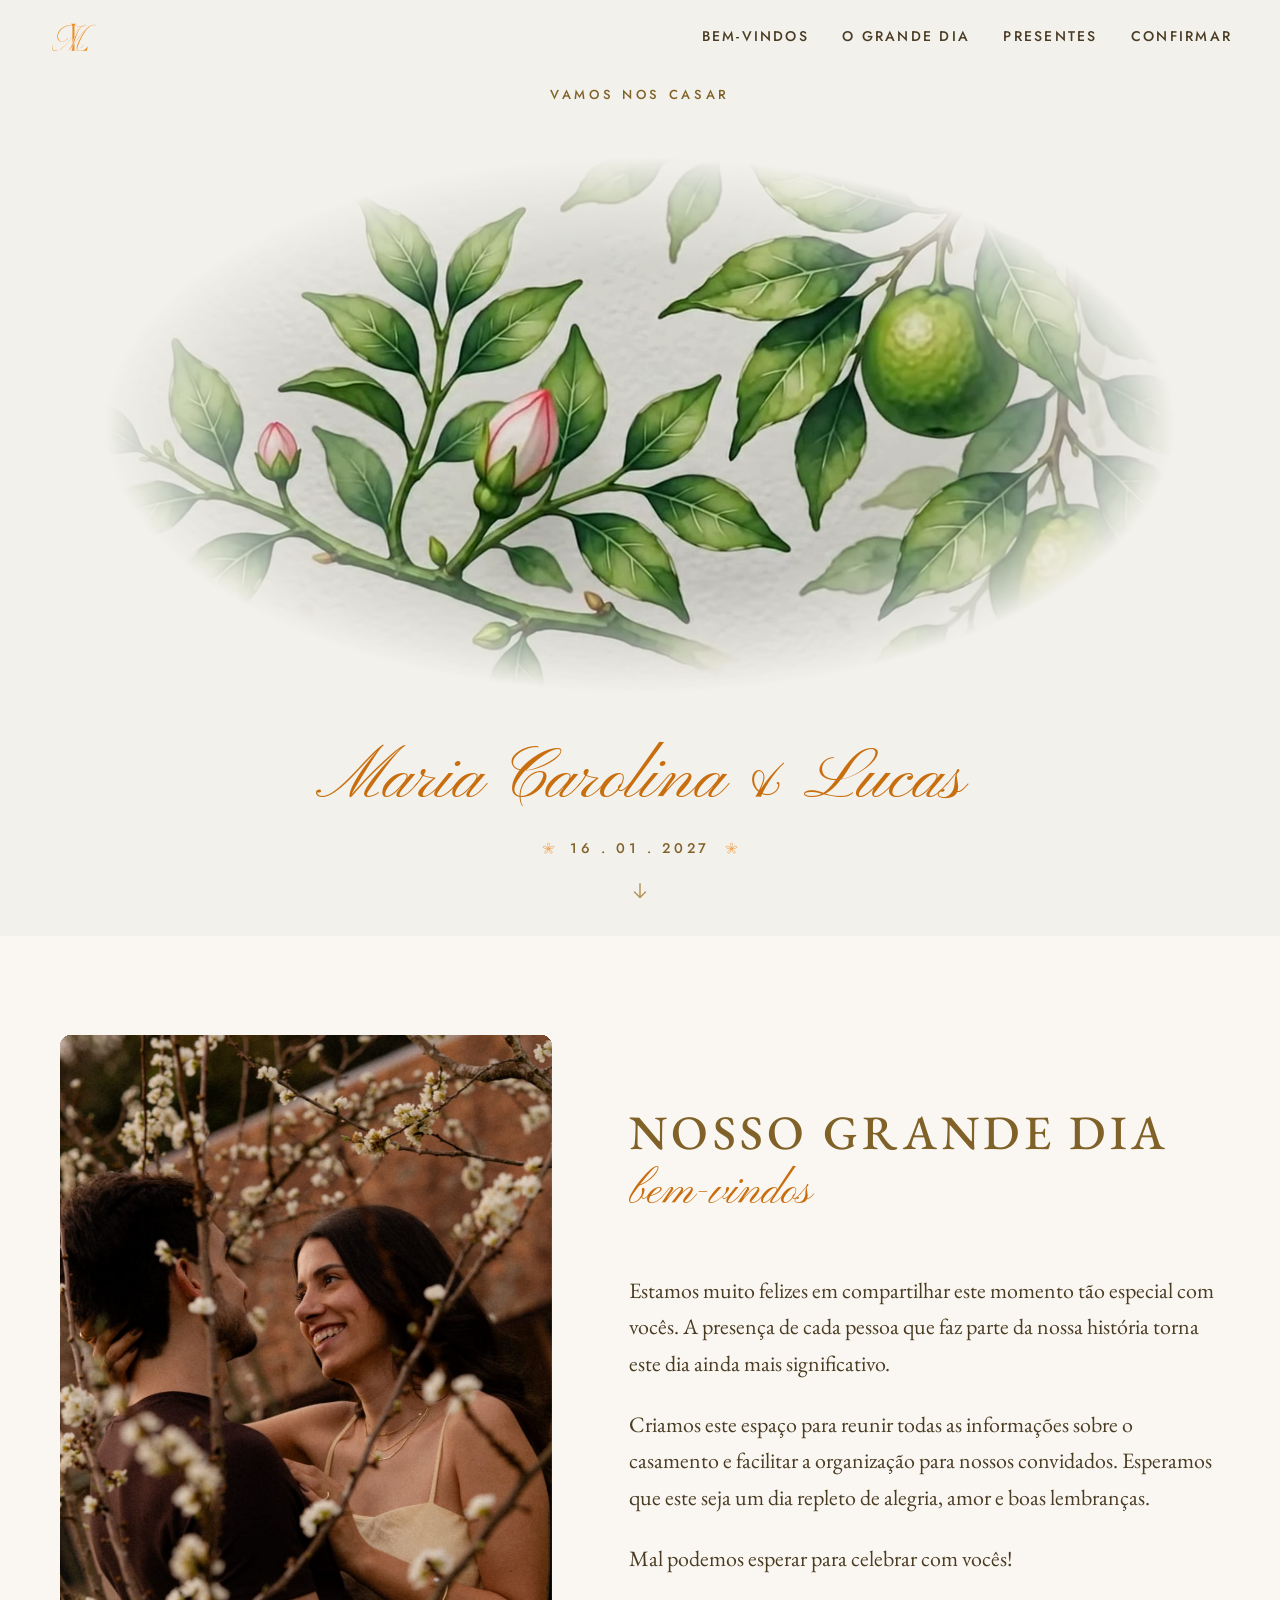
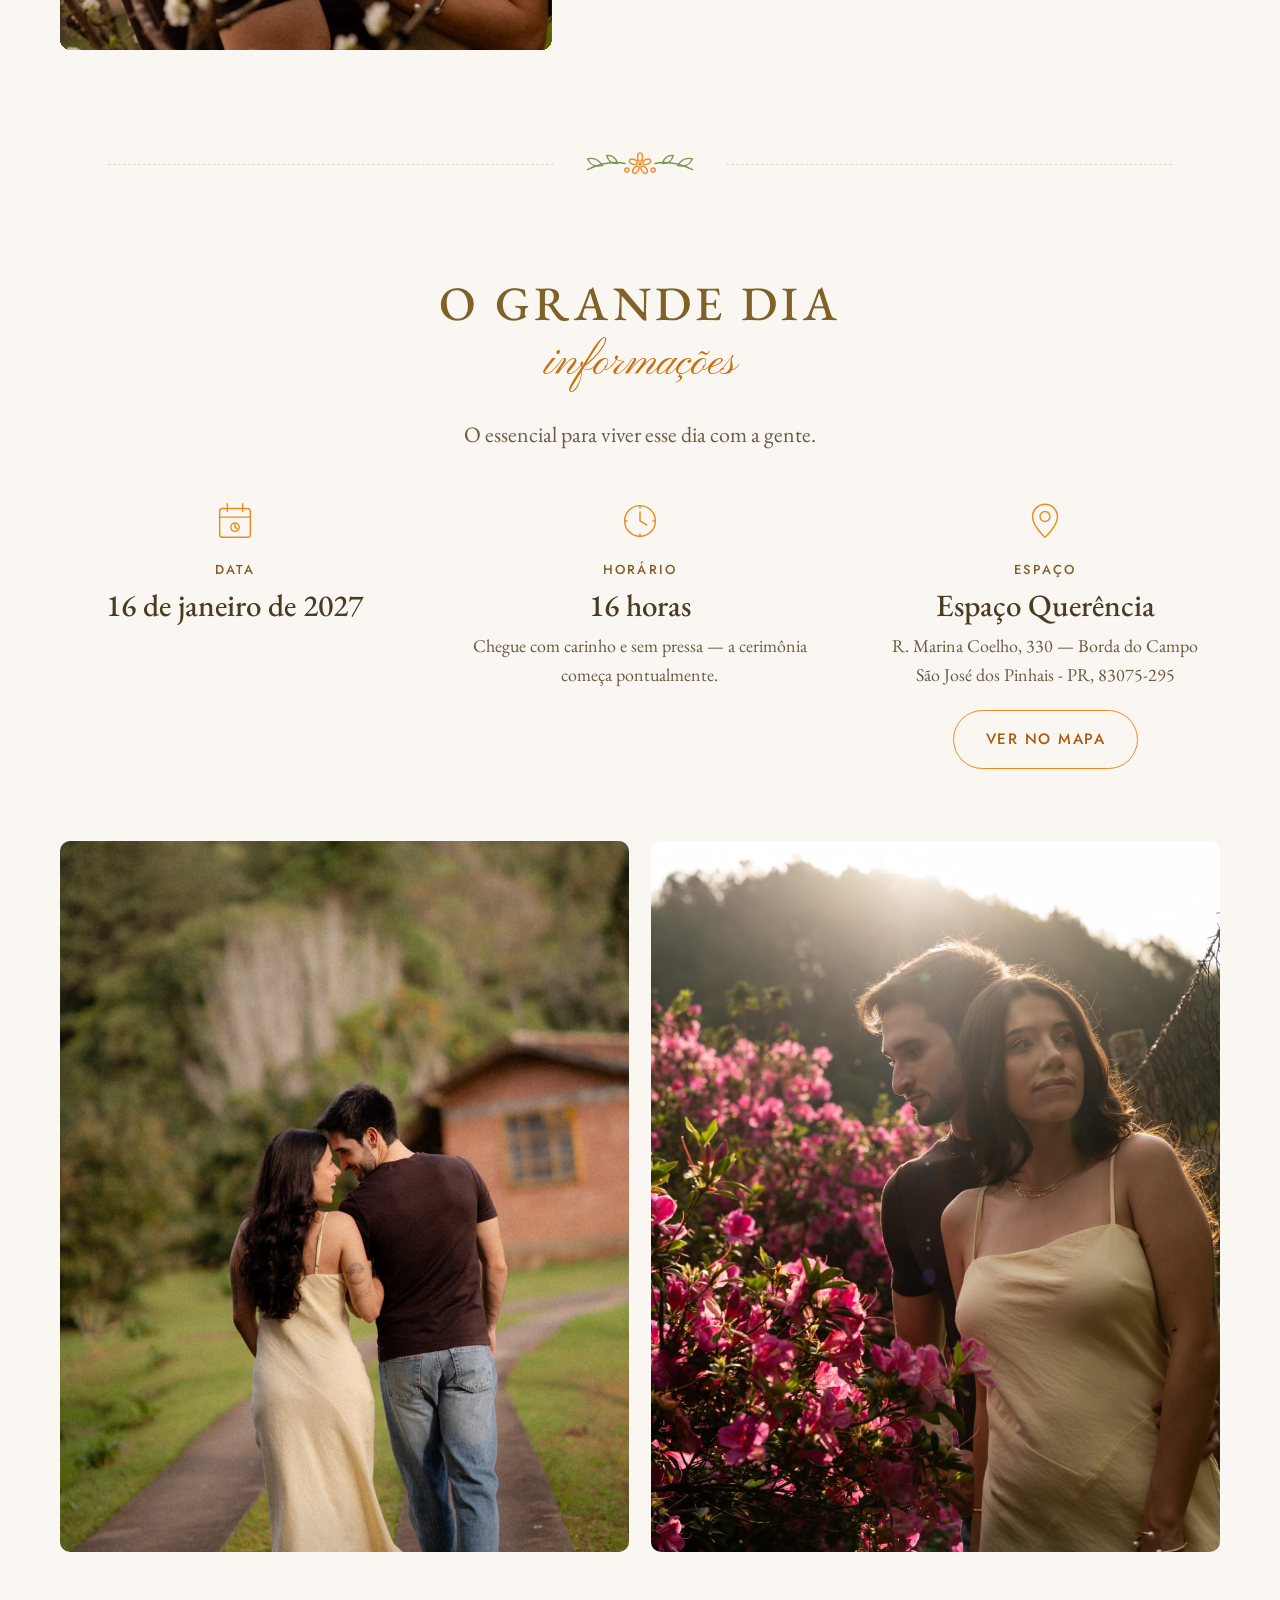
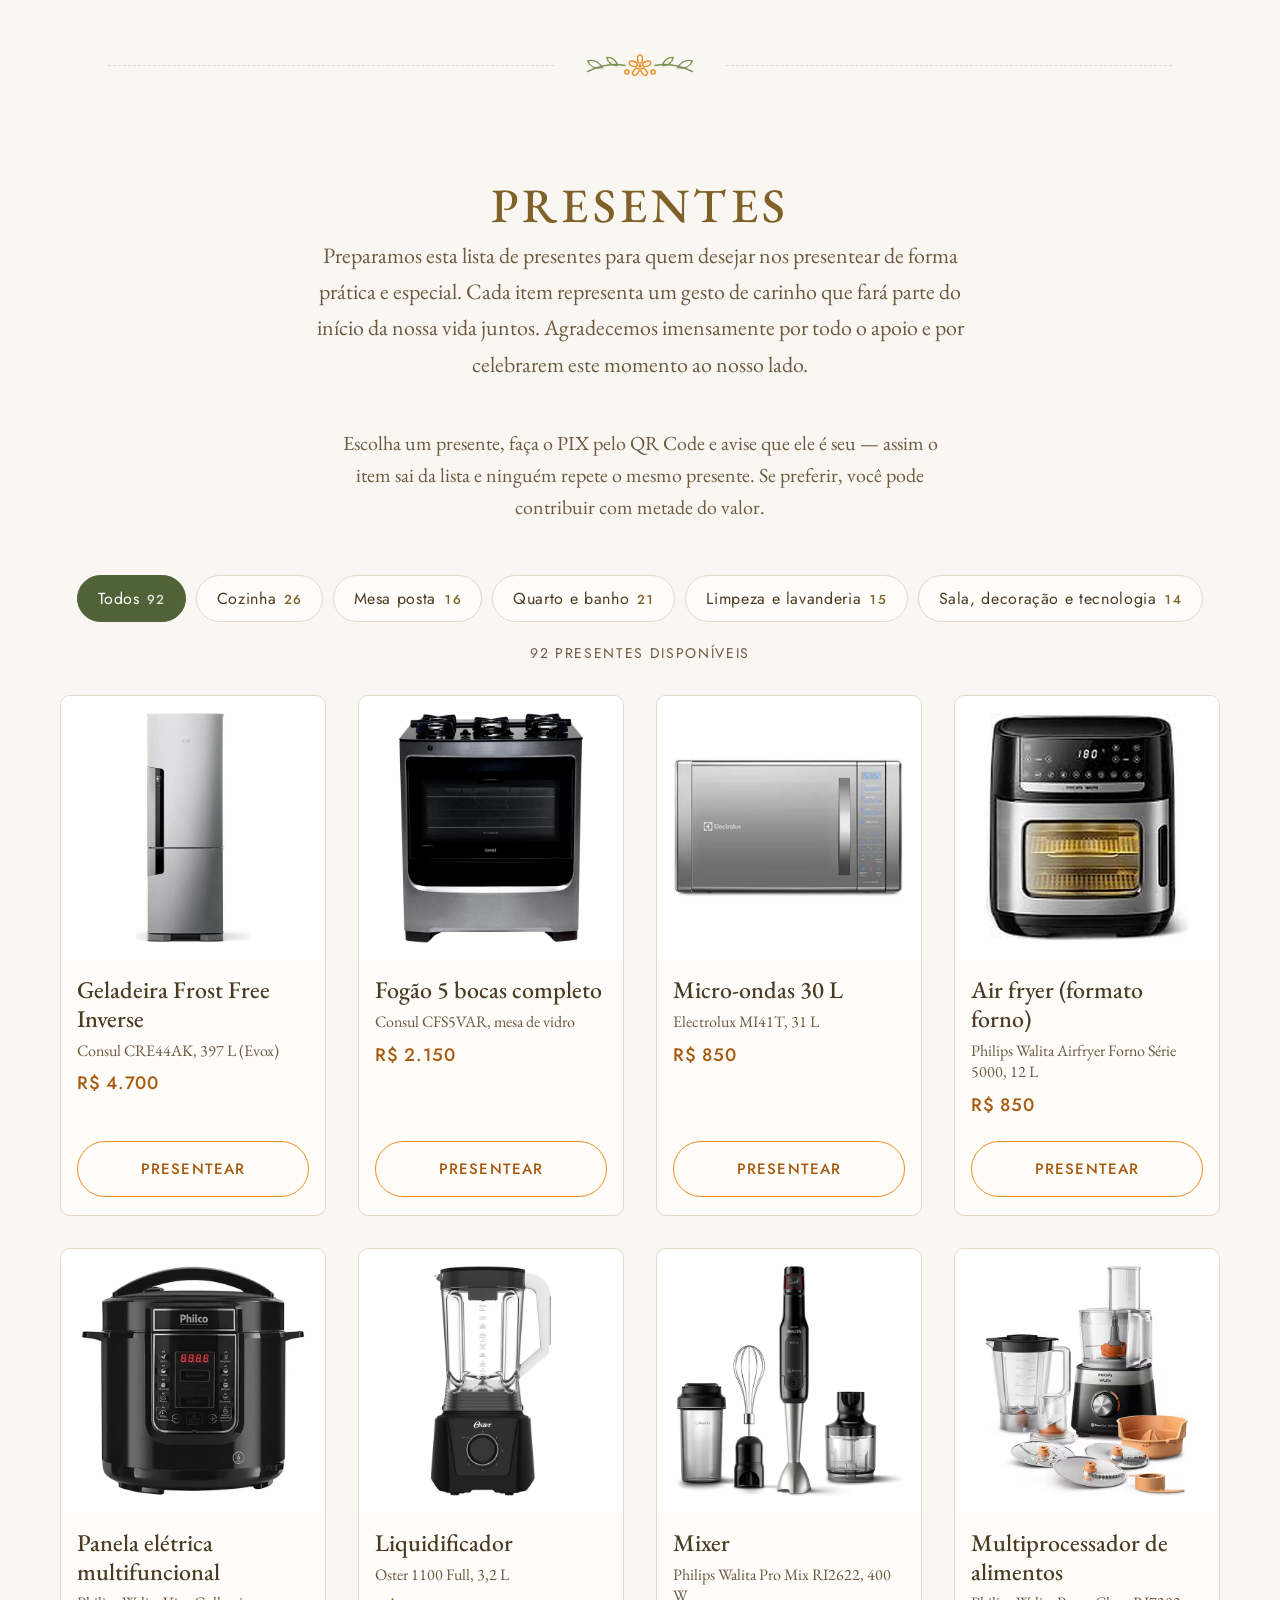
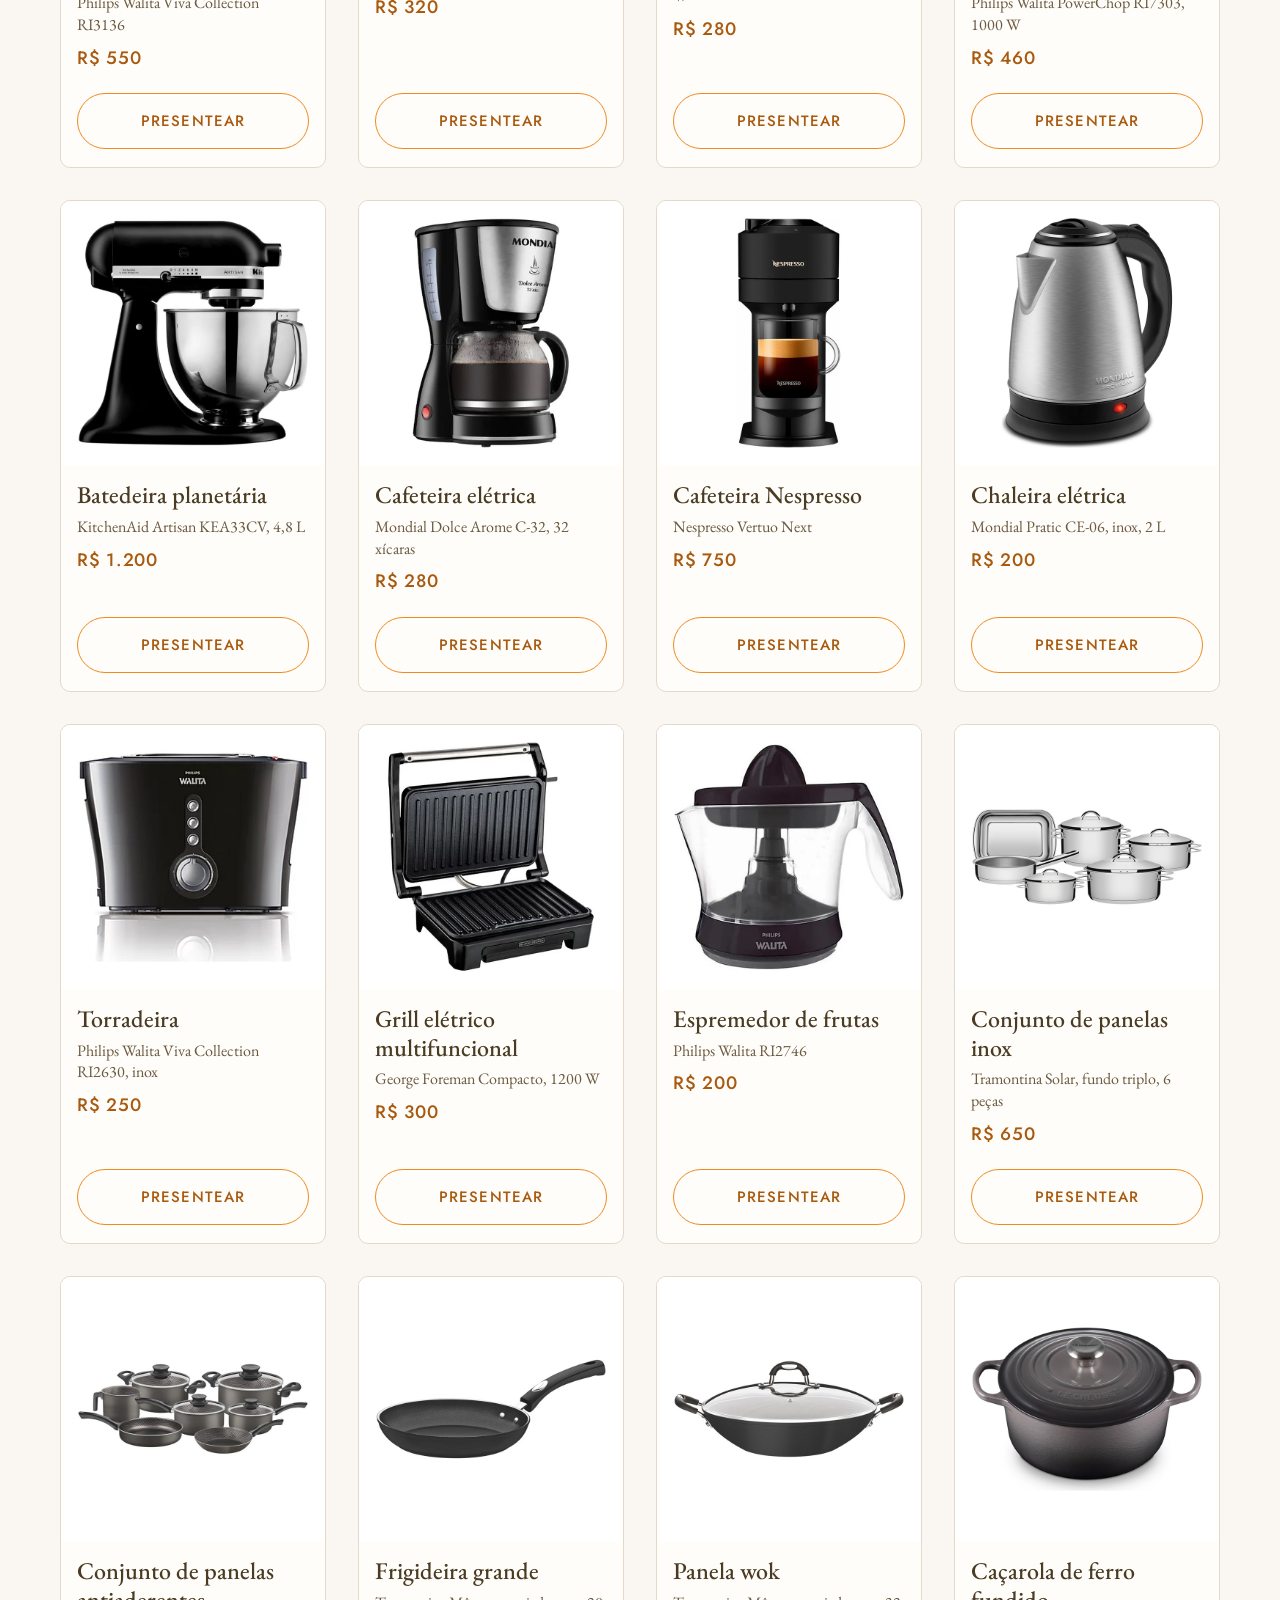
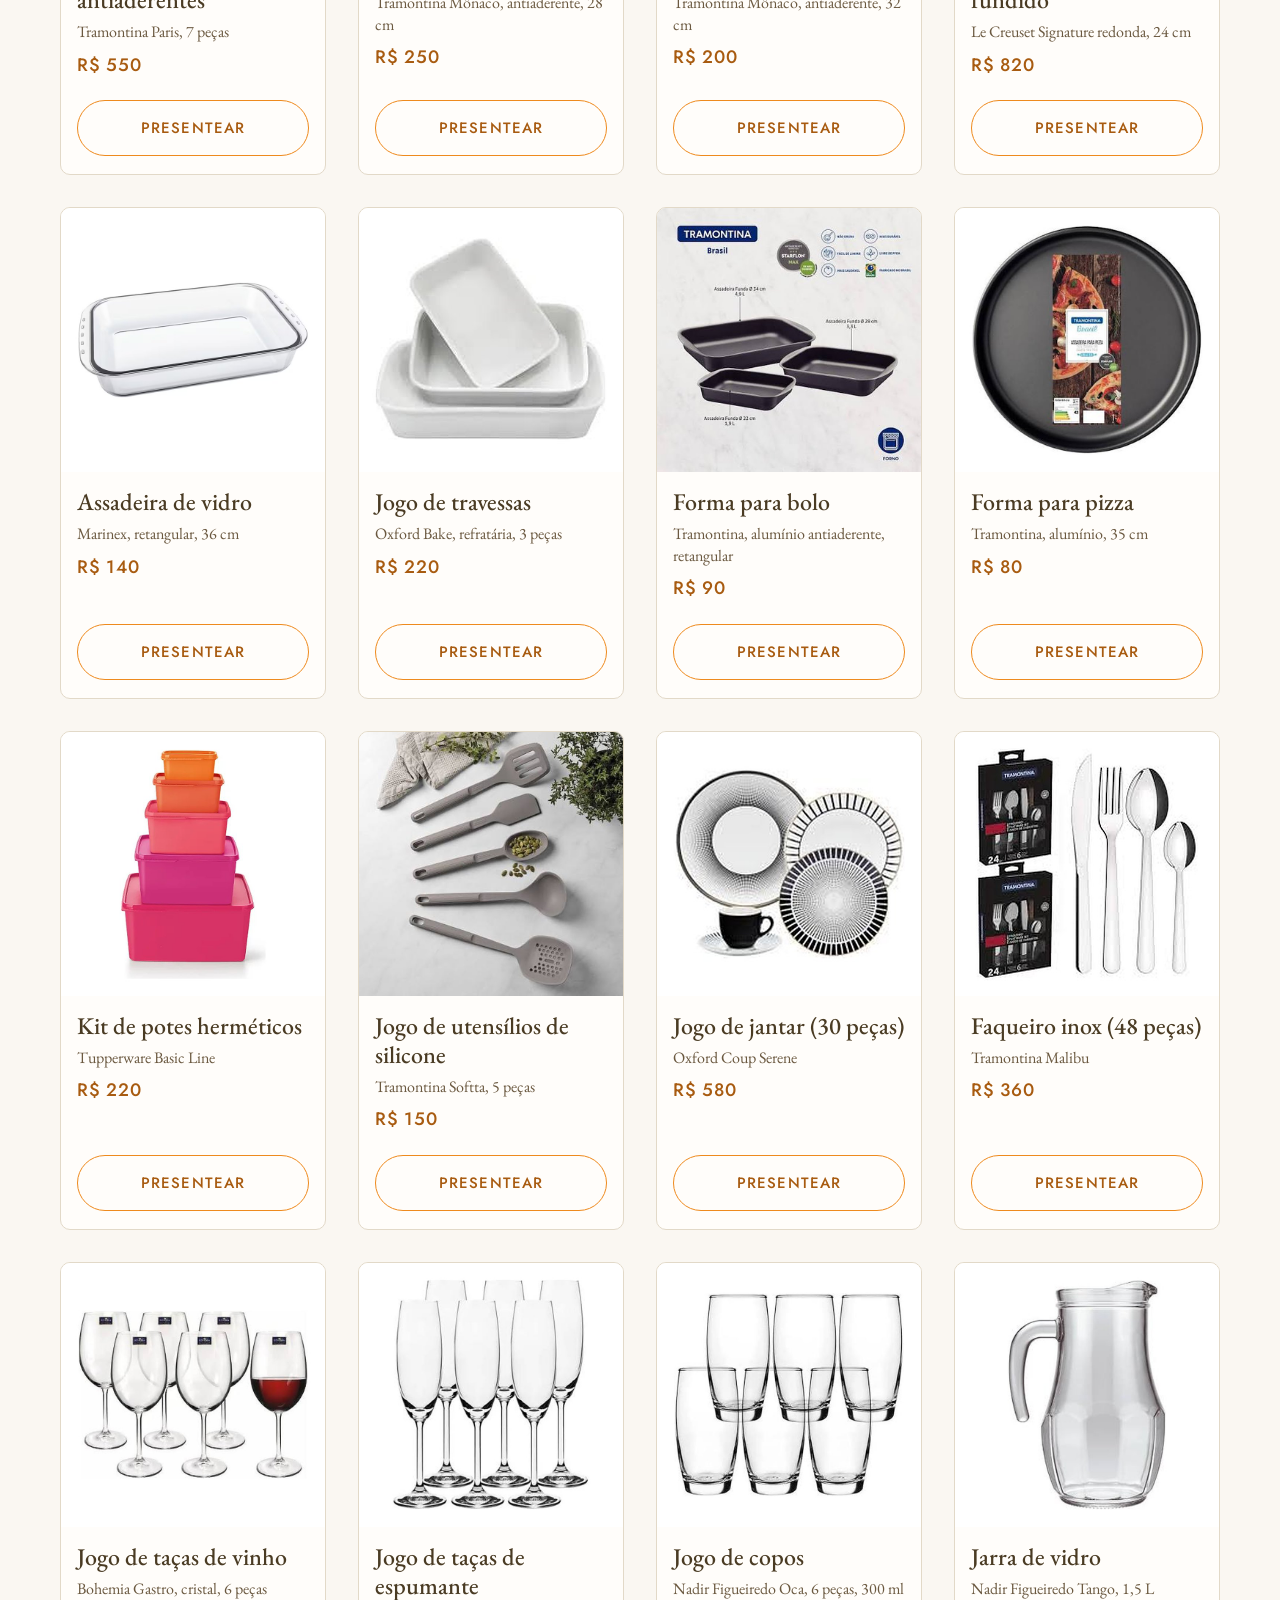
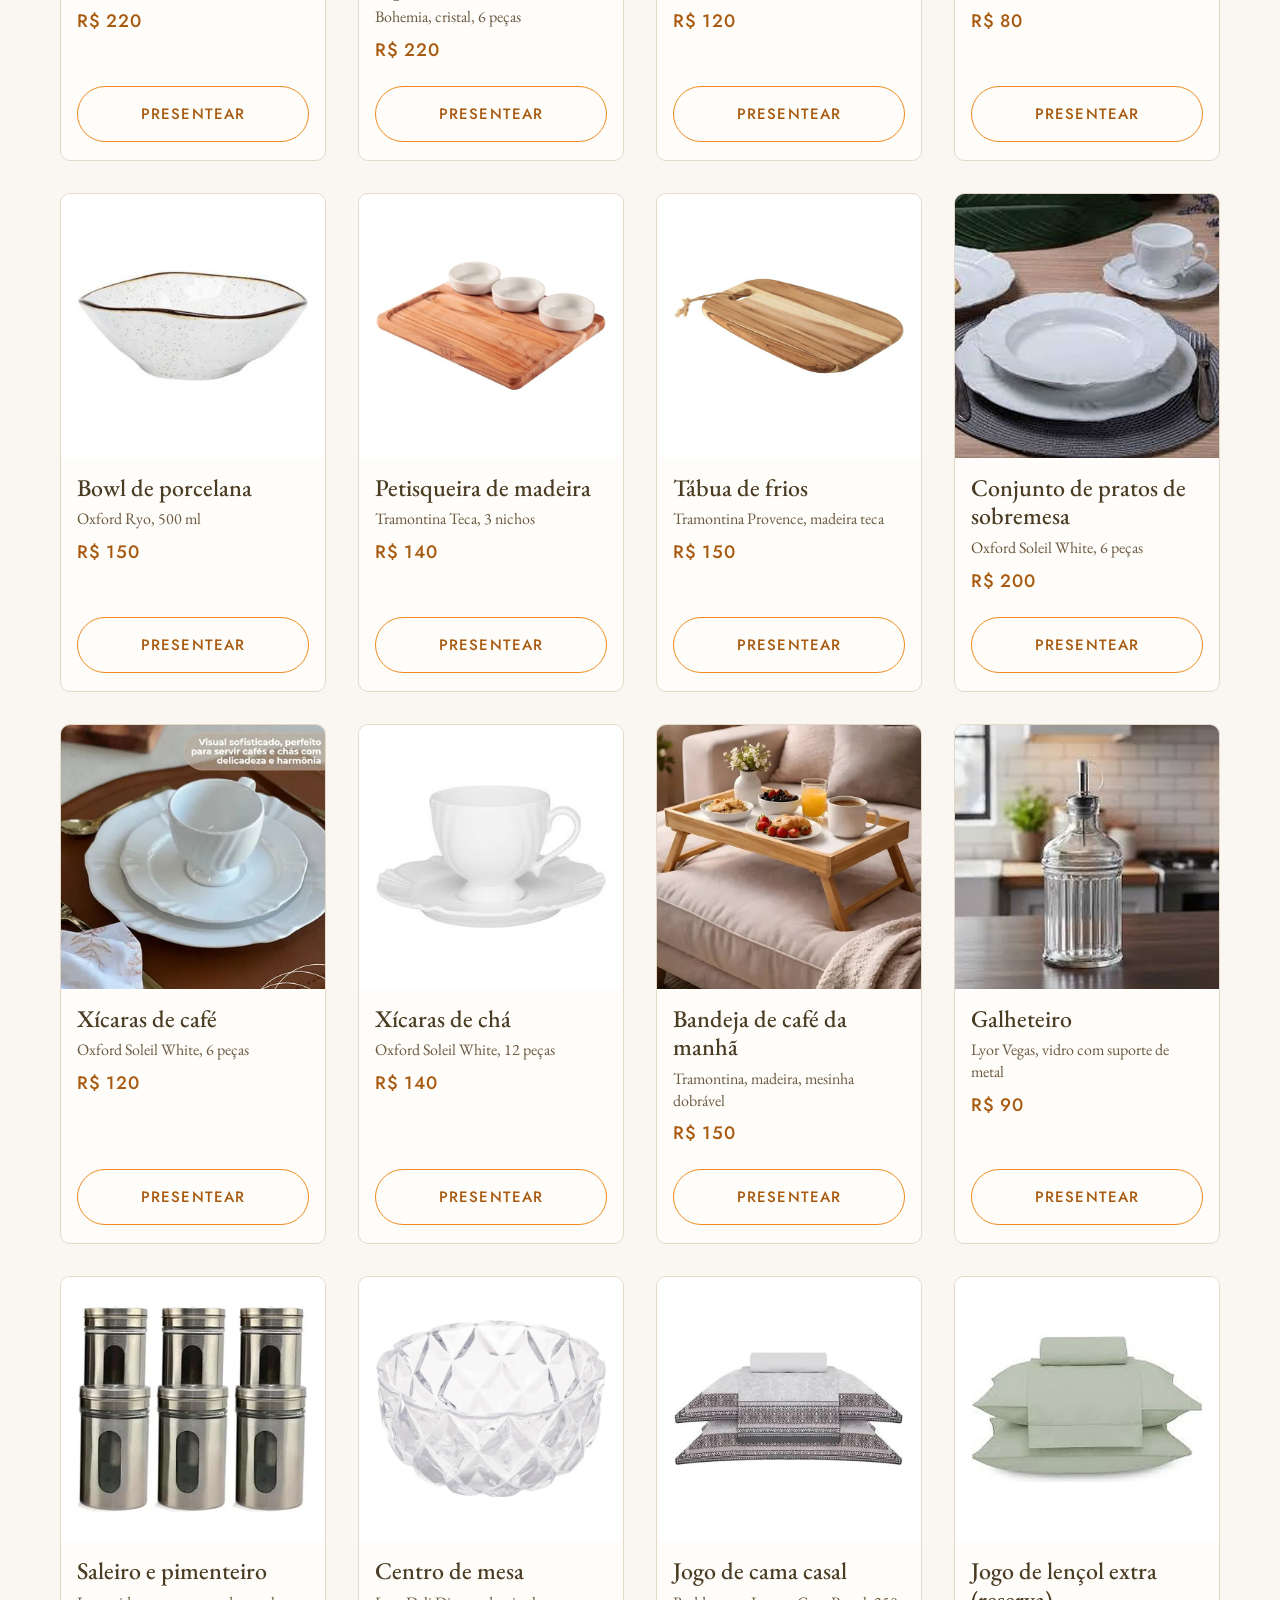
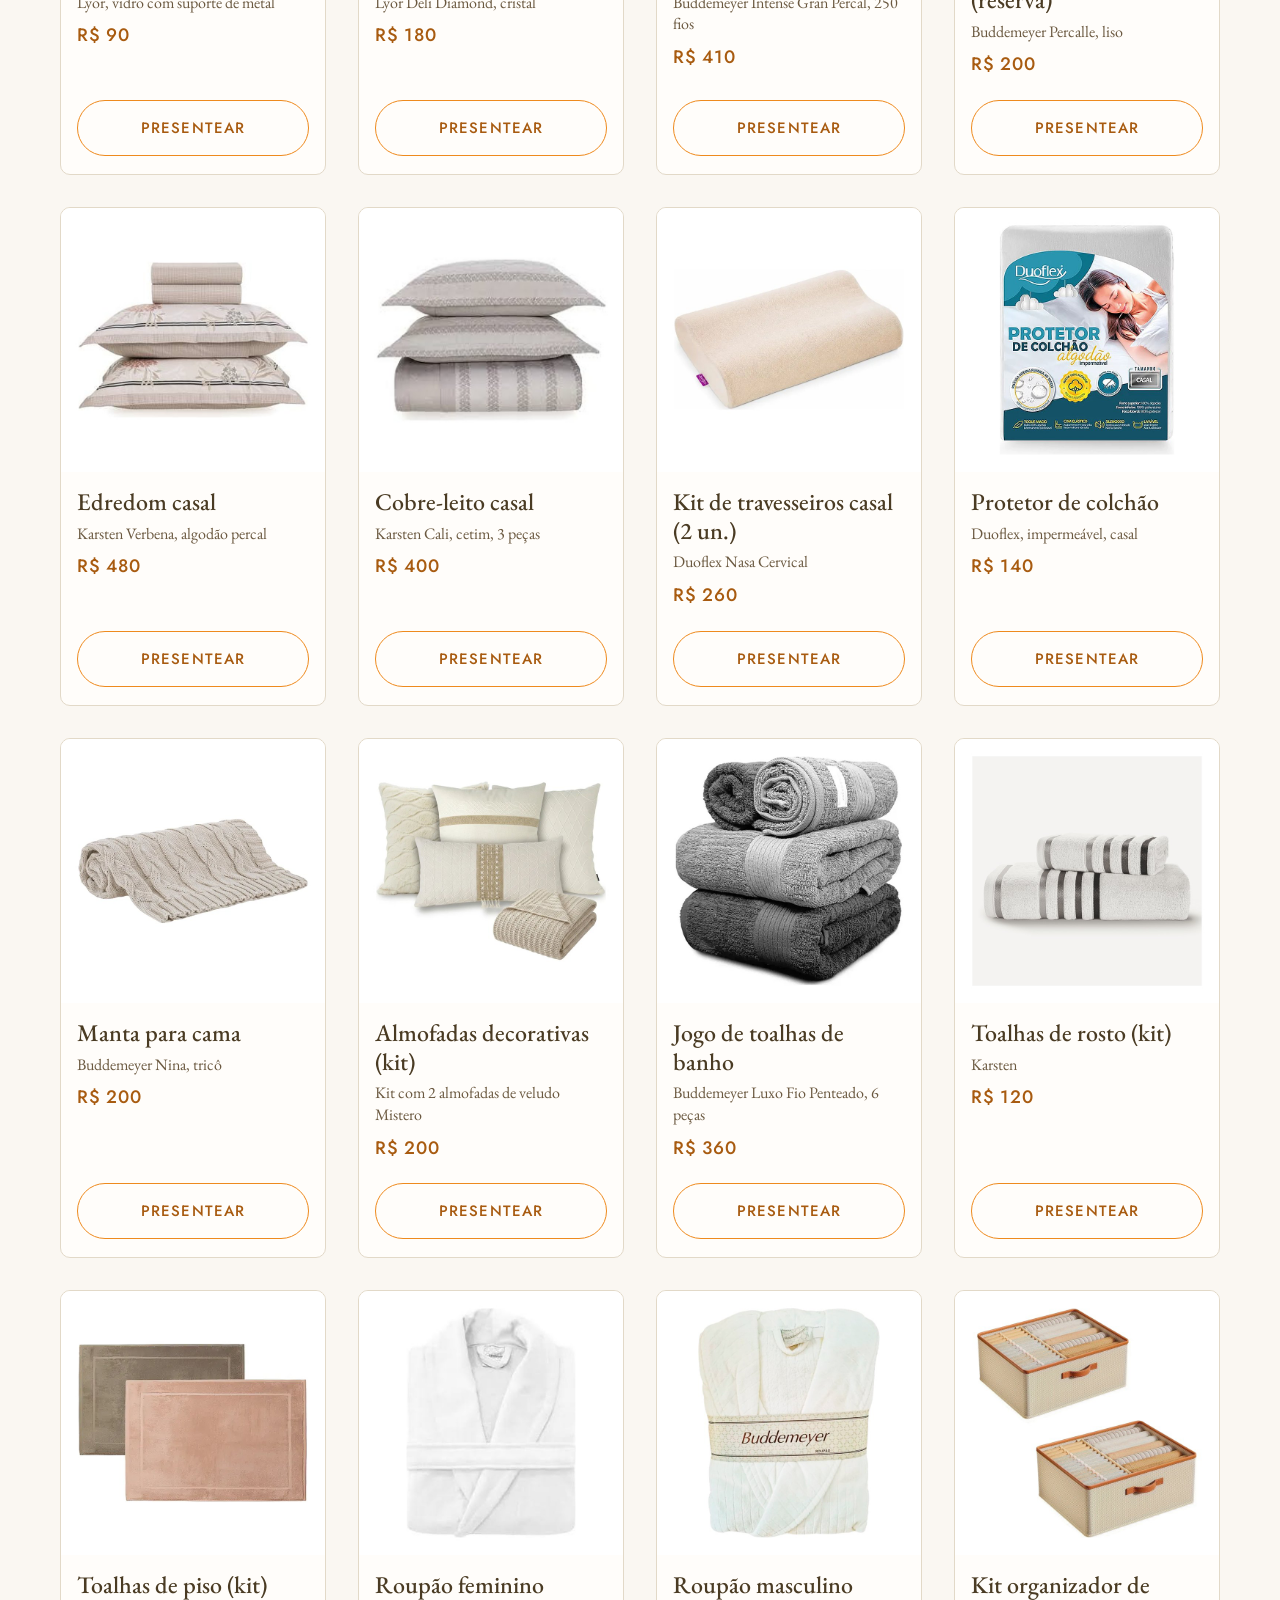
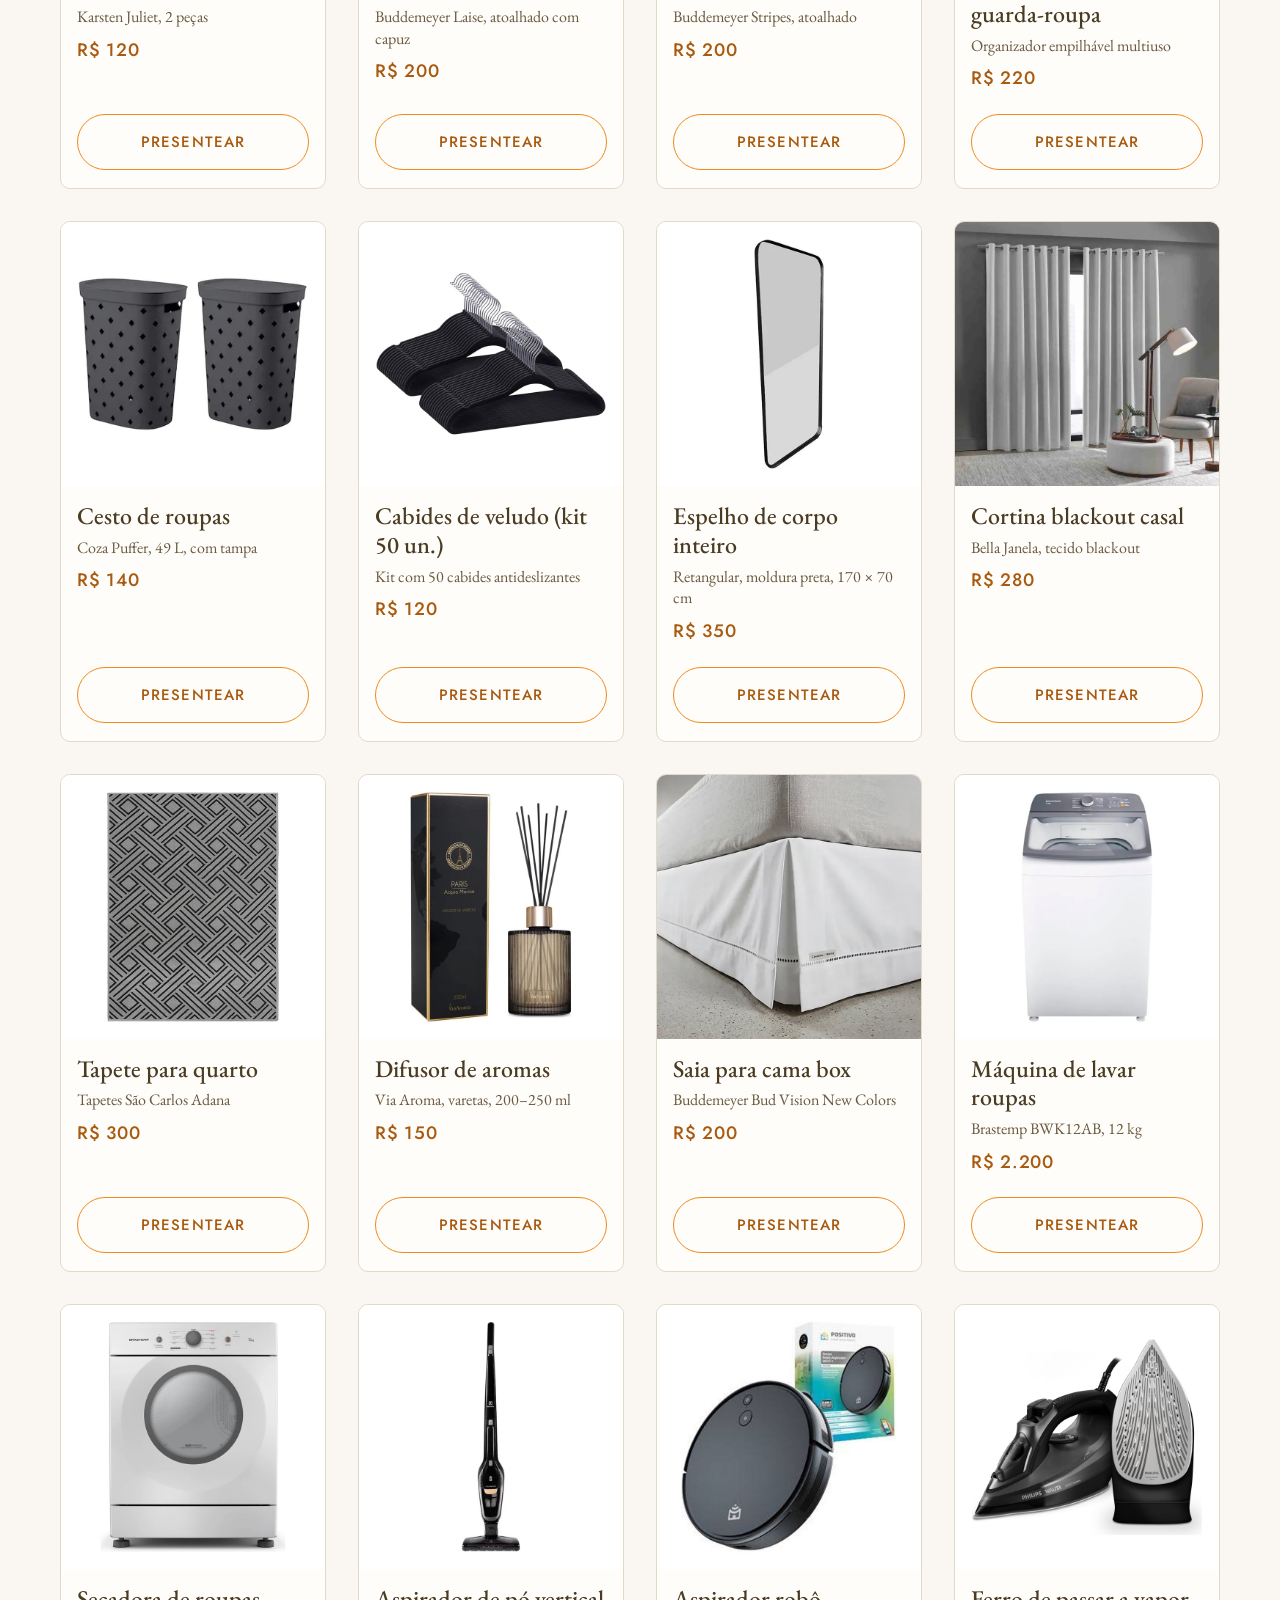
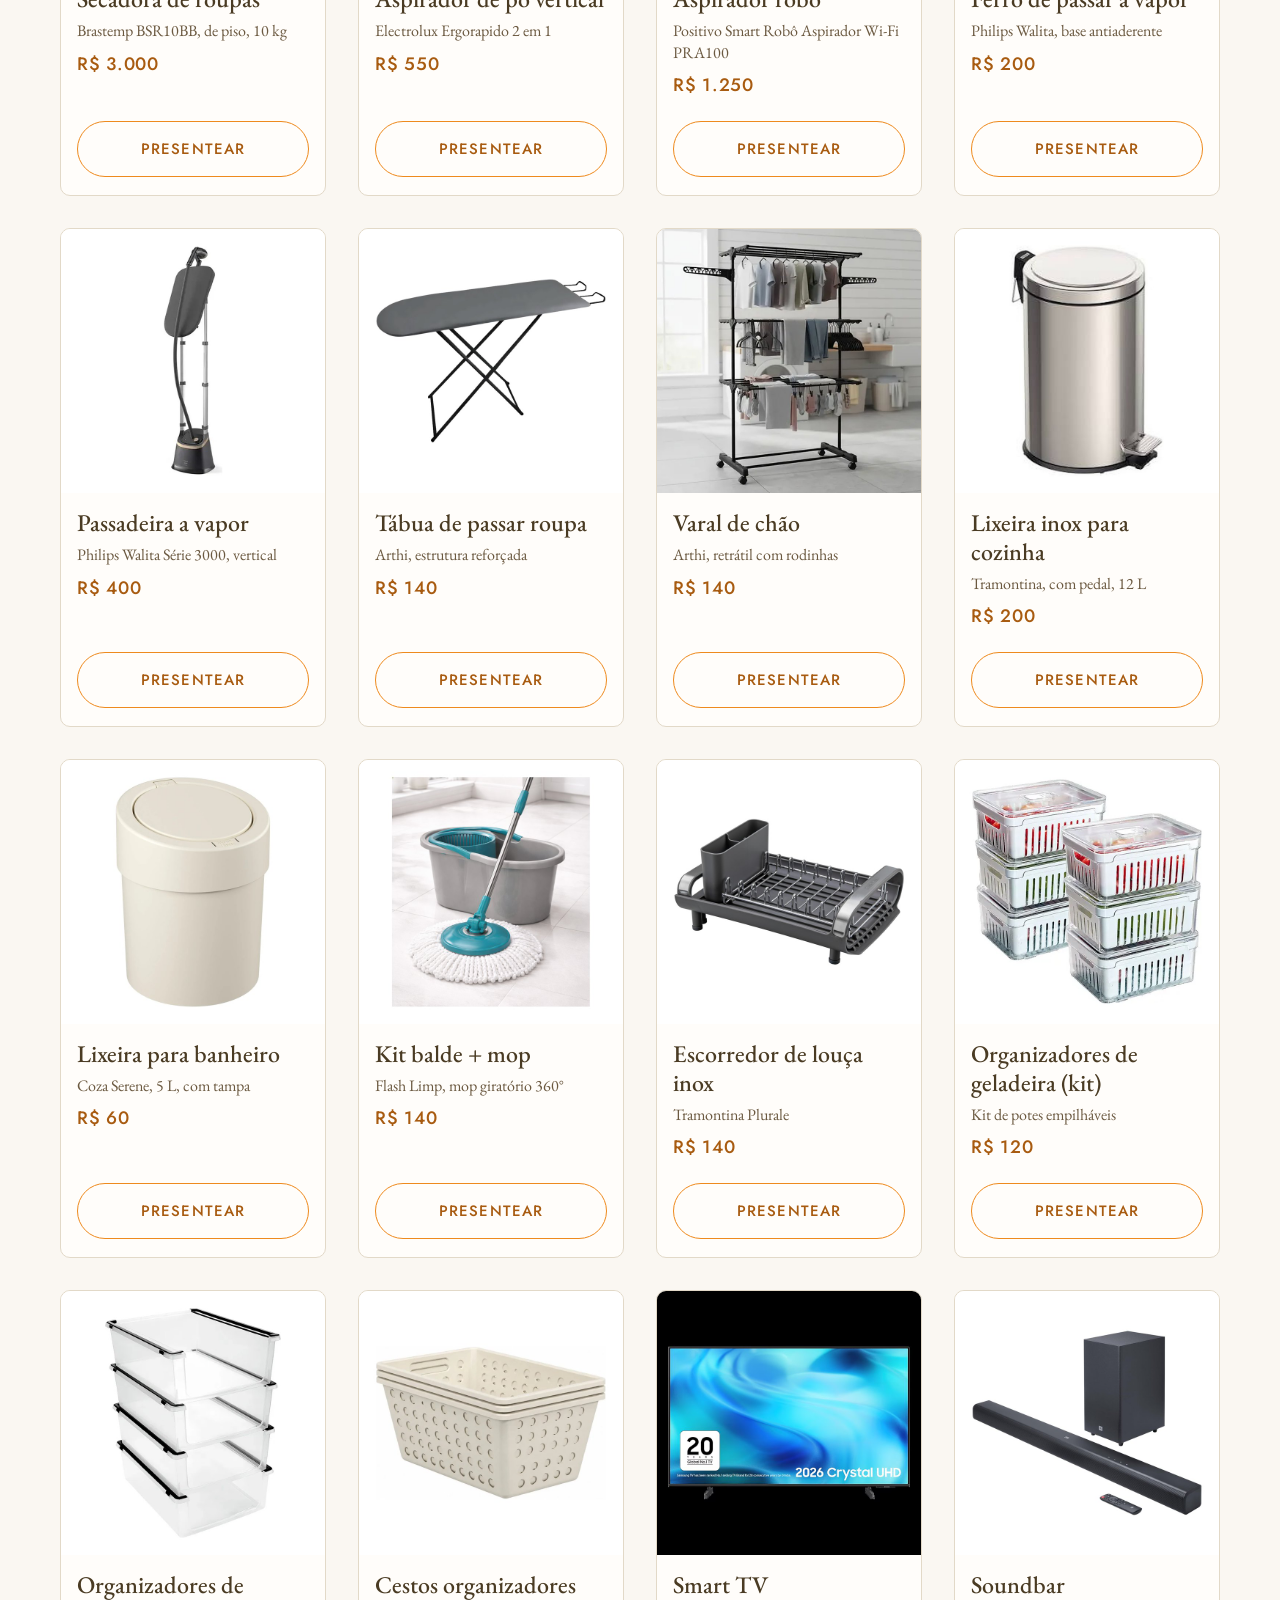
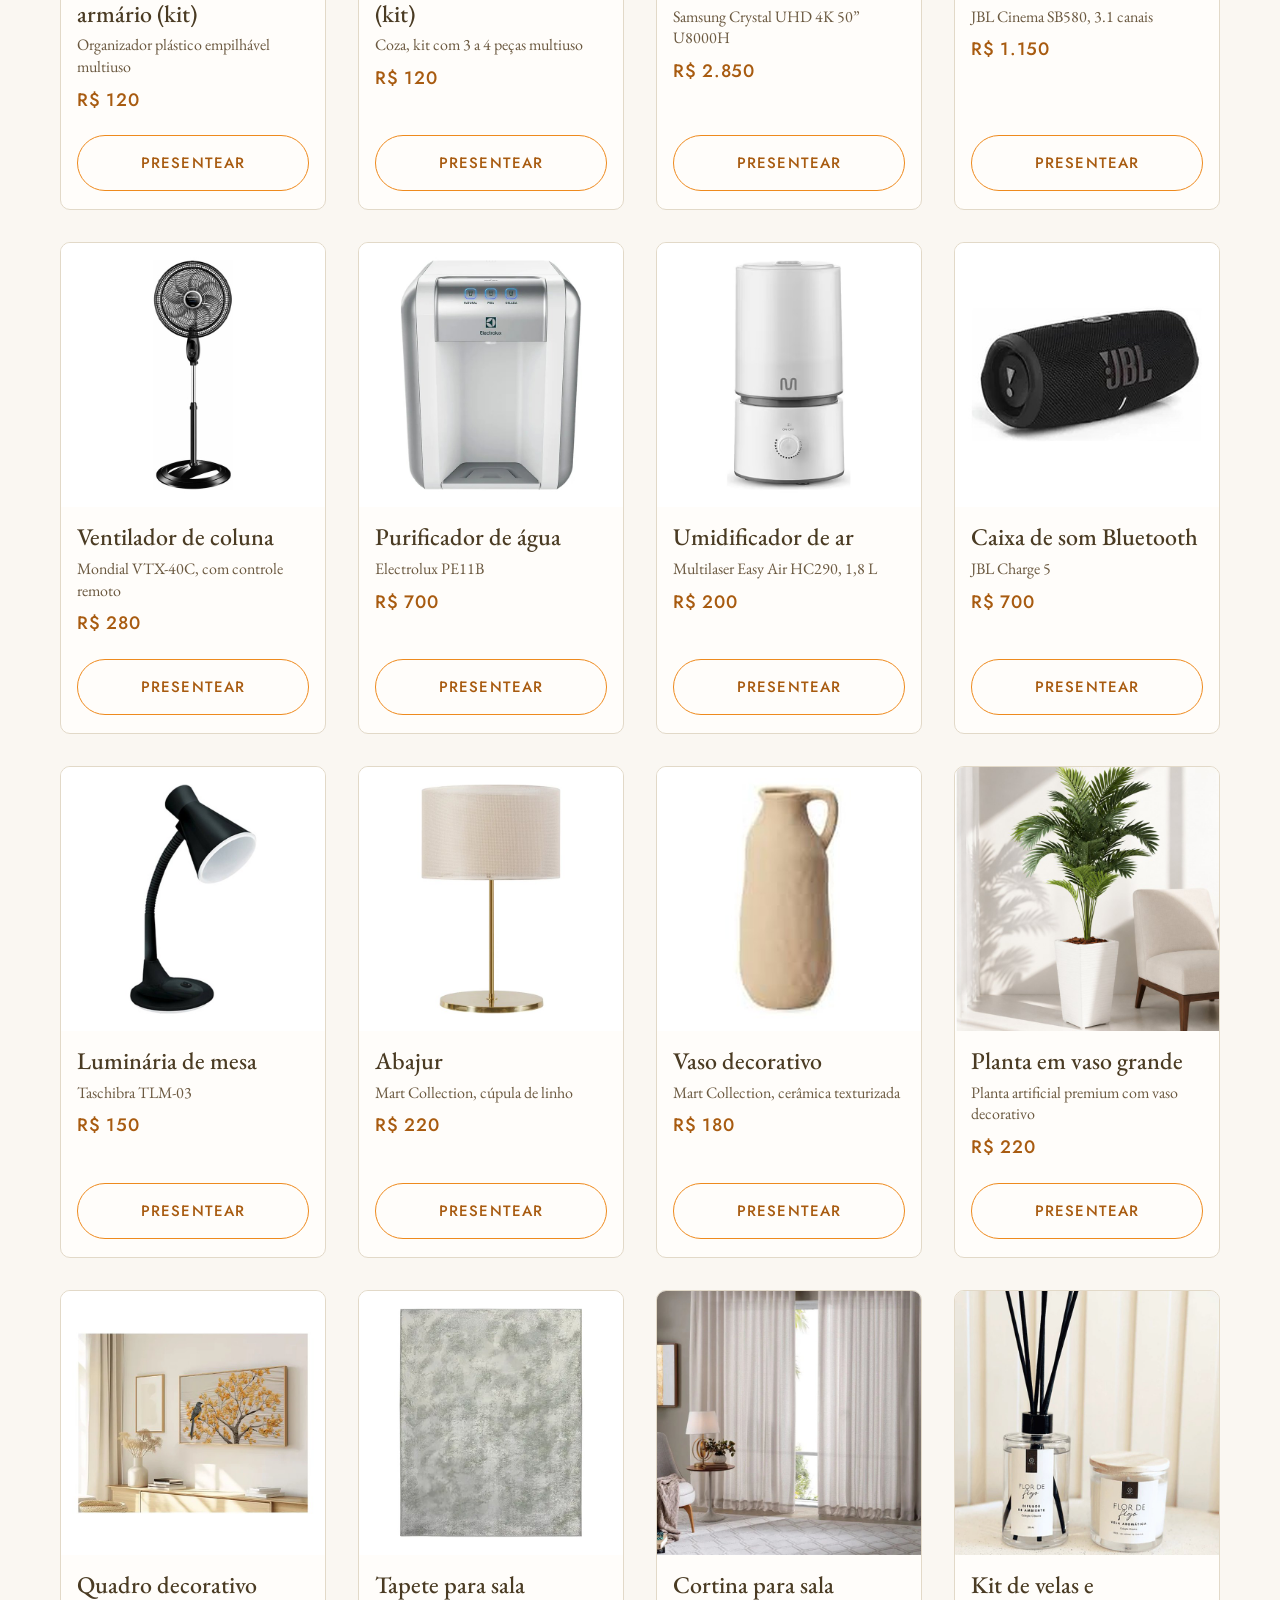
==== commit 8a10de88: "Fecha os dados do PIX e o endereco do site nas metatags Titular: o nome completo tem 28 letras e o p" ====
--- a/index.html
+++ b/index.html
@@ -4,14 +4,20 @@
   <meta charset="UTF-8">
   <meta name="viewport" content="width=device-width, initial-scale=1.0">
 
-  <!-- SEO básico. Após publicar, troque o caminho da og:image por uma URL
-       absoluta (ex.: https://seudominio.com.br/assets/img/hero-poster.jpg). -->
+  <!-- SEO e prévia do link no WhatsApp/Instagram. A og:image PRECISA ser
+       uma URL absoluta: o WhatsApp não resolve caminho relativo. Se um dia
+       o site mudar de endereço, troque as duas URLs abaixo. -->
   <title>Maria Carolina &amp; Lucas — 16 . 01 . 2027</title>
   <meta name="description" content="Vamos nos casar! 16 de janeiro de 2027, às 16 horas, no Espaço Querência, São José dos Pinhais — PR. Confirme sua presença.">
+  <meta property="og:site_name" content="Maria Carolina &amp; Lucas">
   <meta property="og:title" content="Maria Carolina &amp; Lucas — 16 . 01 . 2027">
   <meta property="og:description" content="Vamos nos casar! 16 de janeiro de 2027, às 16 horas, no Espaço Querência, São José dos Pinhais — PR.">
   <meta property="og:type" content="website">
-  <meta property="og:image" content="assets/img/hero-poster.jpg">
+  <meta property="og:locale" content="pt_BR">
+  <meta property="og:url" content="https://casamentolucasecarol.onrender.com/">
+  <meta property="og:image" content="https://casamentolucasecarol.onrender.com/assets/img/hero-poster.jpg">
+  <meta property="og:image:alt" content="Ilustração em aquarela de um ramo de laranjeira florido.">
+  <meta name="twitter:card" content="summary_large_image">
   <link rel="icon" type="image/svg+xml" href="assets/img/favicon.svg">
 
   <!-- Fontes self-hosted: EB Garamond (títulos e corpo, no espírito do
--- a/css/styles.css
+++ b/css/styles.css
@@ -637,7 +637,9 @@
   display: inline-flex;
   align-items: baseline;
   gap: 8px;
-  padding: 11px 20px;
+  /* 13px em cima e embaixo deixam o botão com 47px de altura: acima dos
+     44px mínimos para o dedo acertar sem esforço. */
+  padding: 13px 20px;
   border: 1px solid var(--hairline);
   border-radius: var(--radius-pill);
   background: var(--paper-elevated);
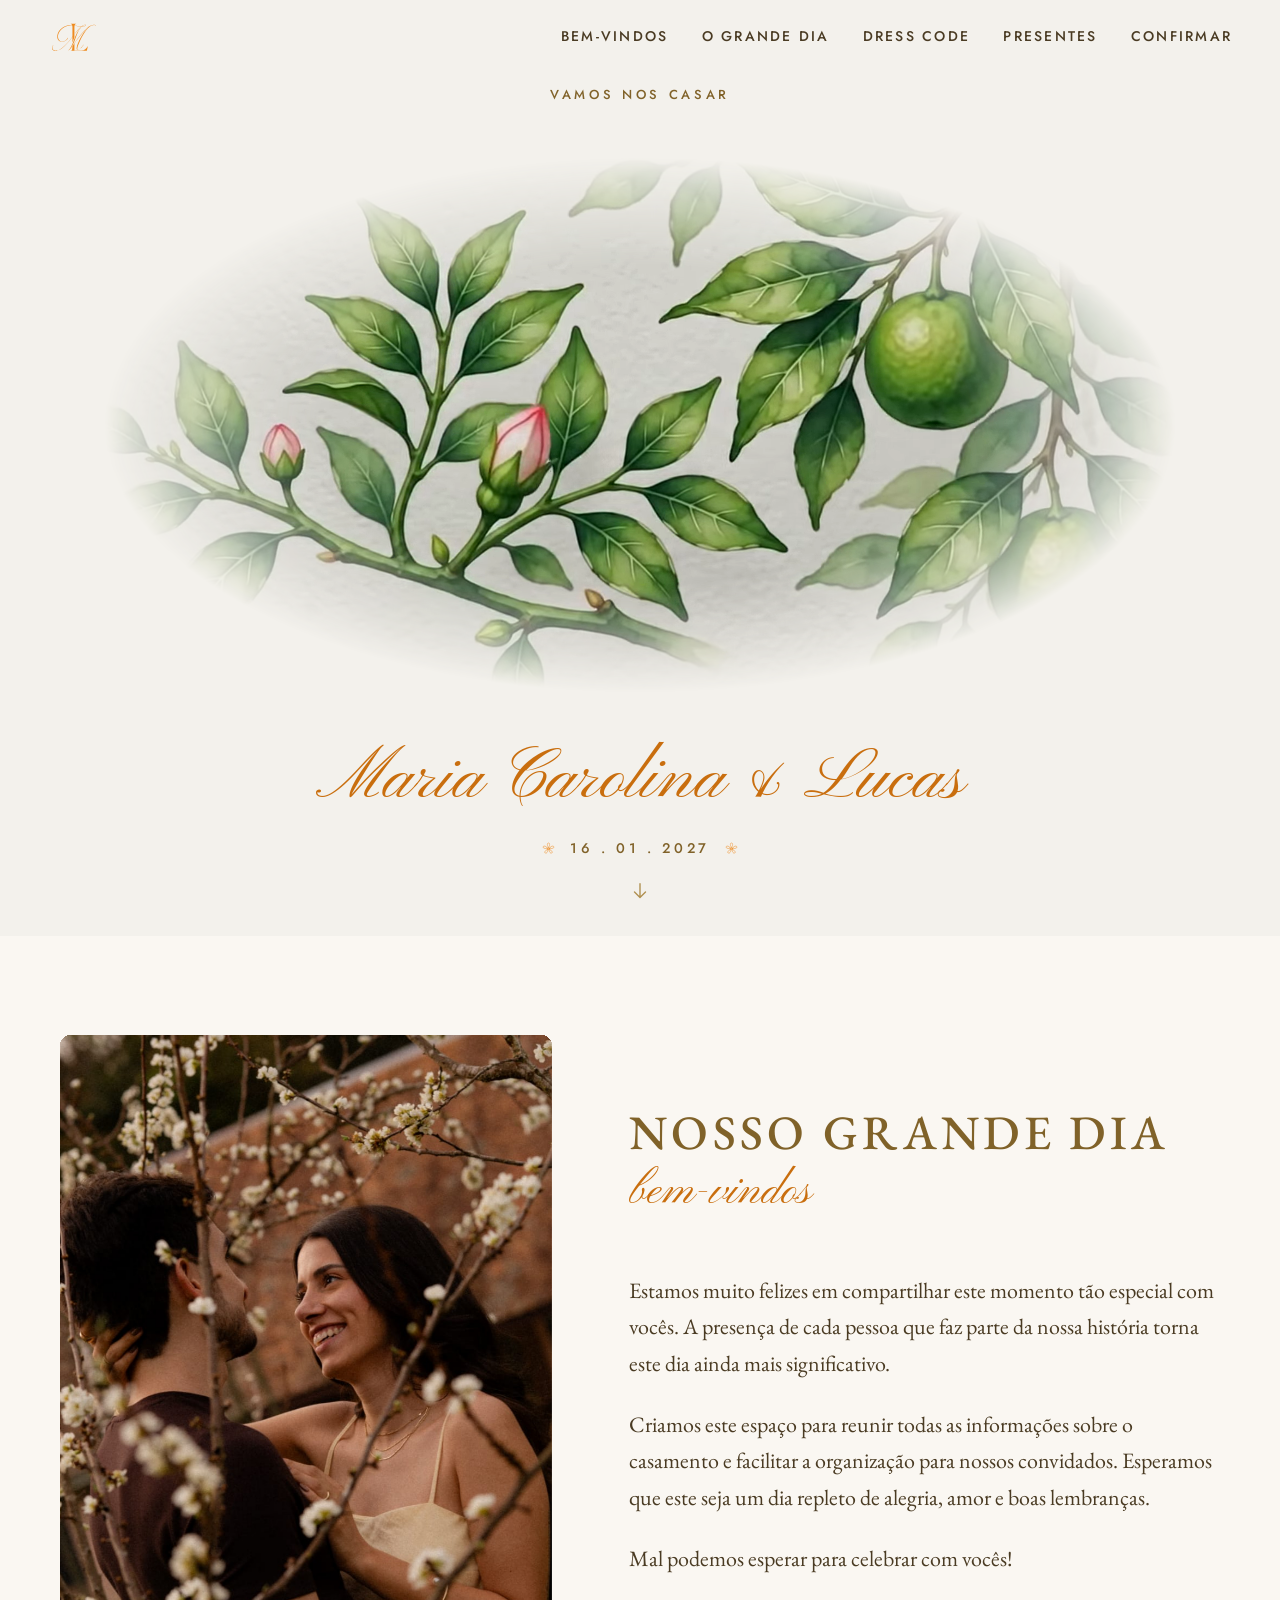
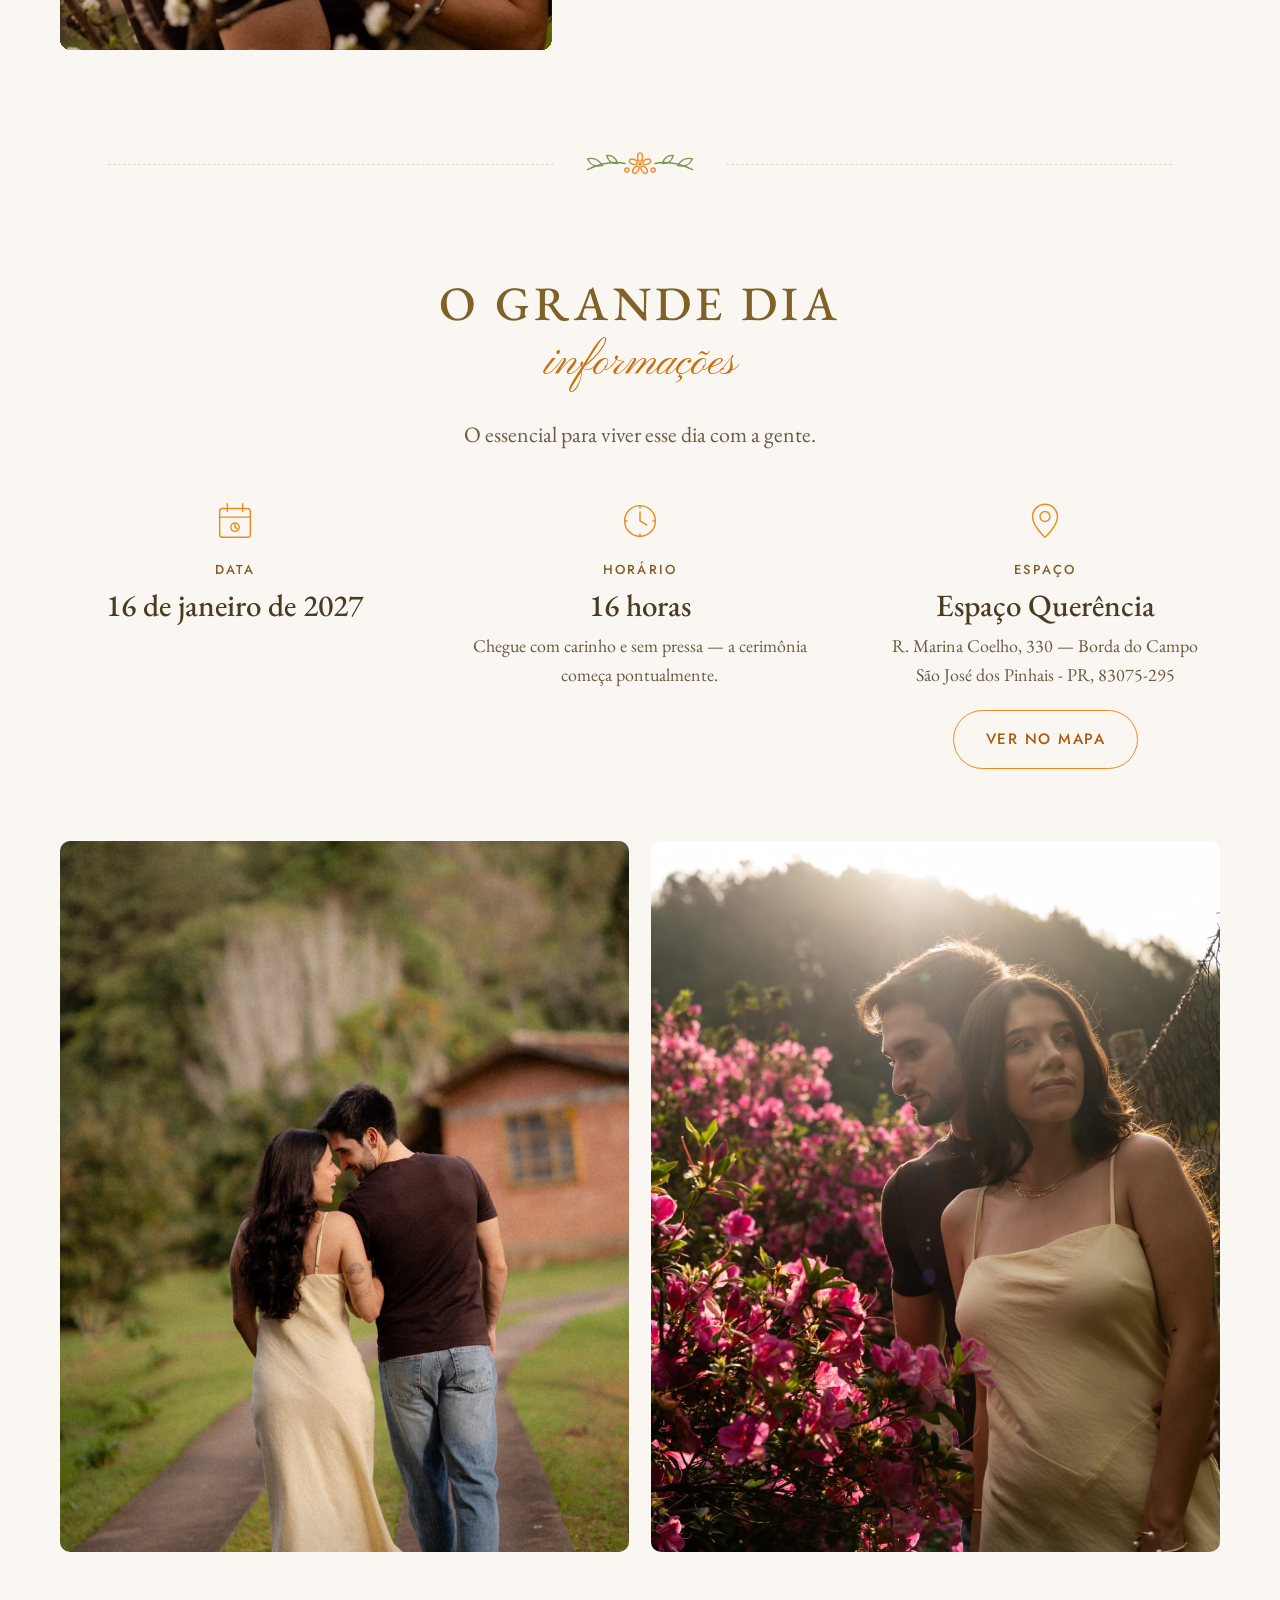
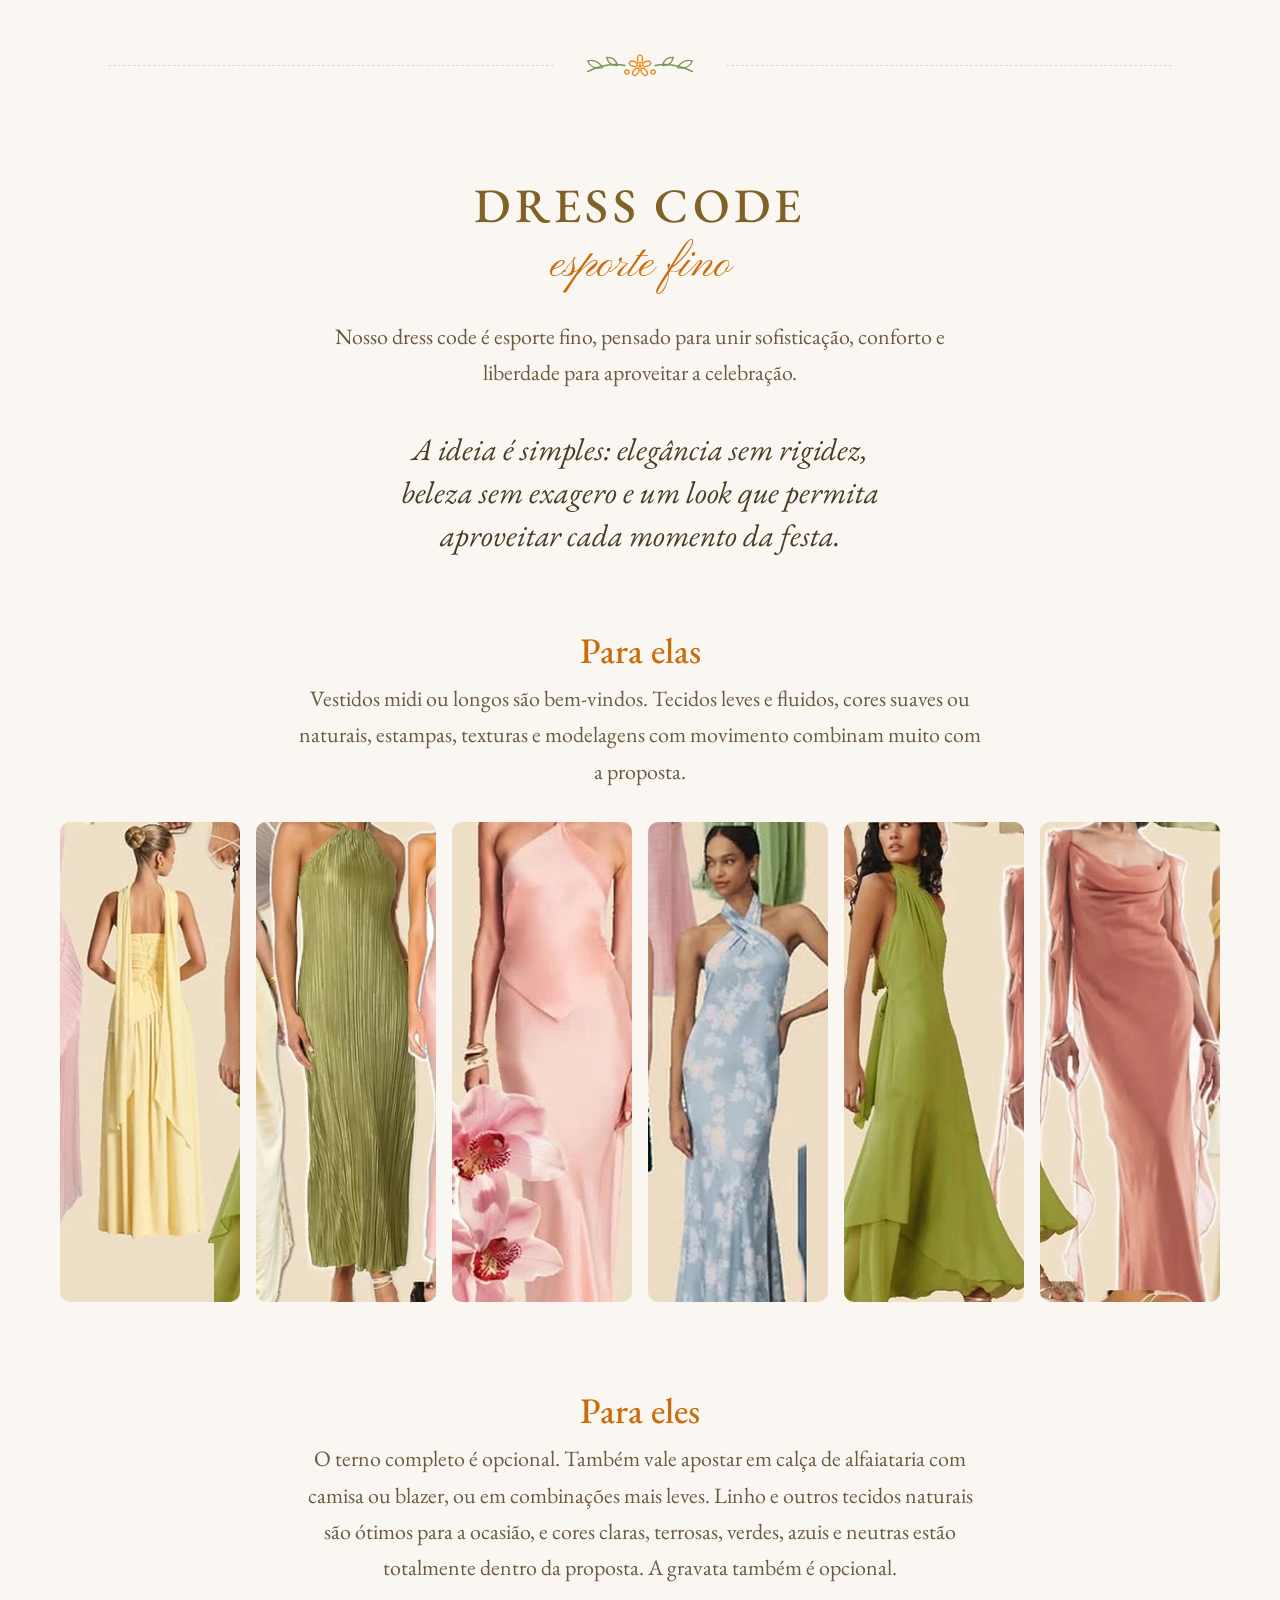
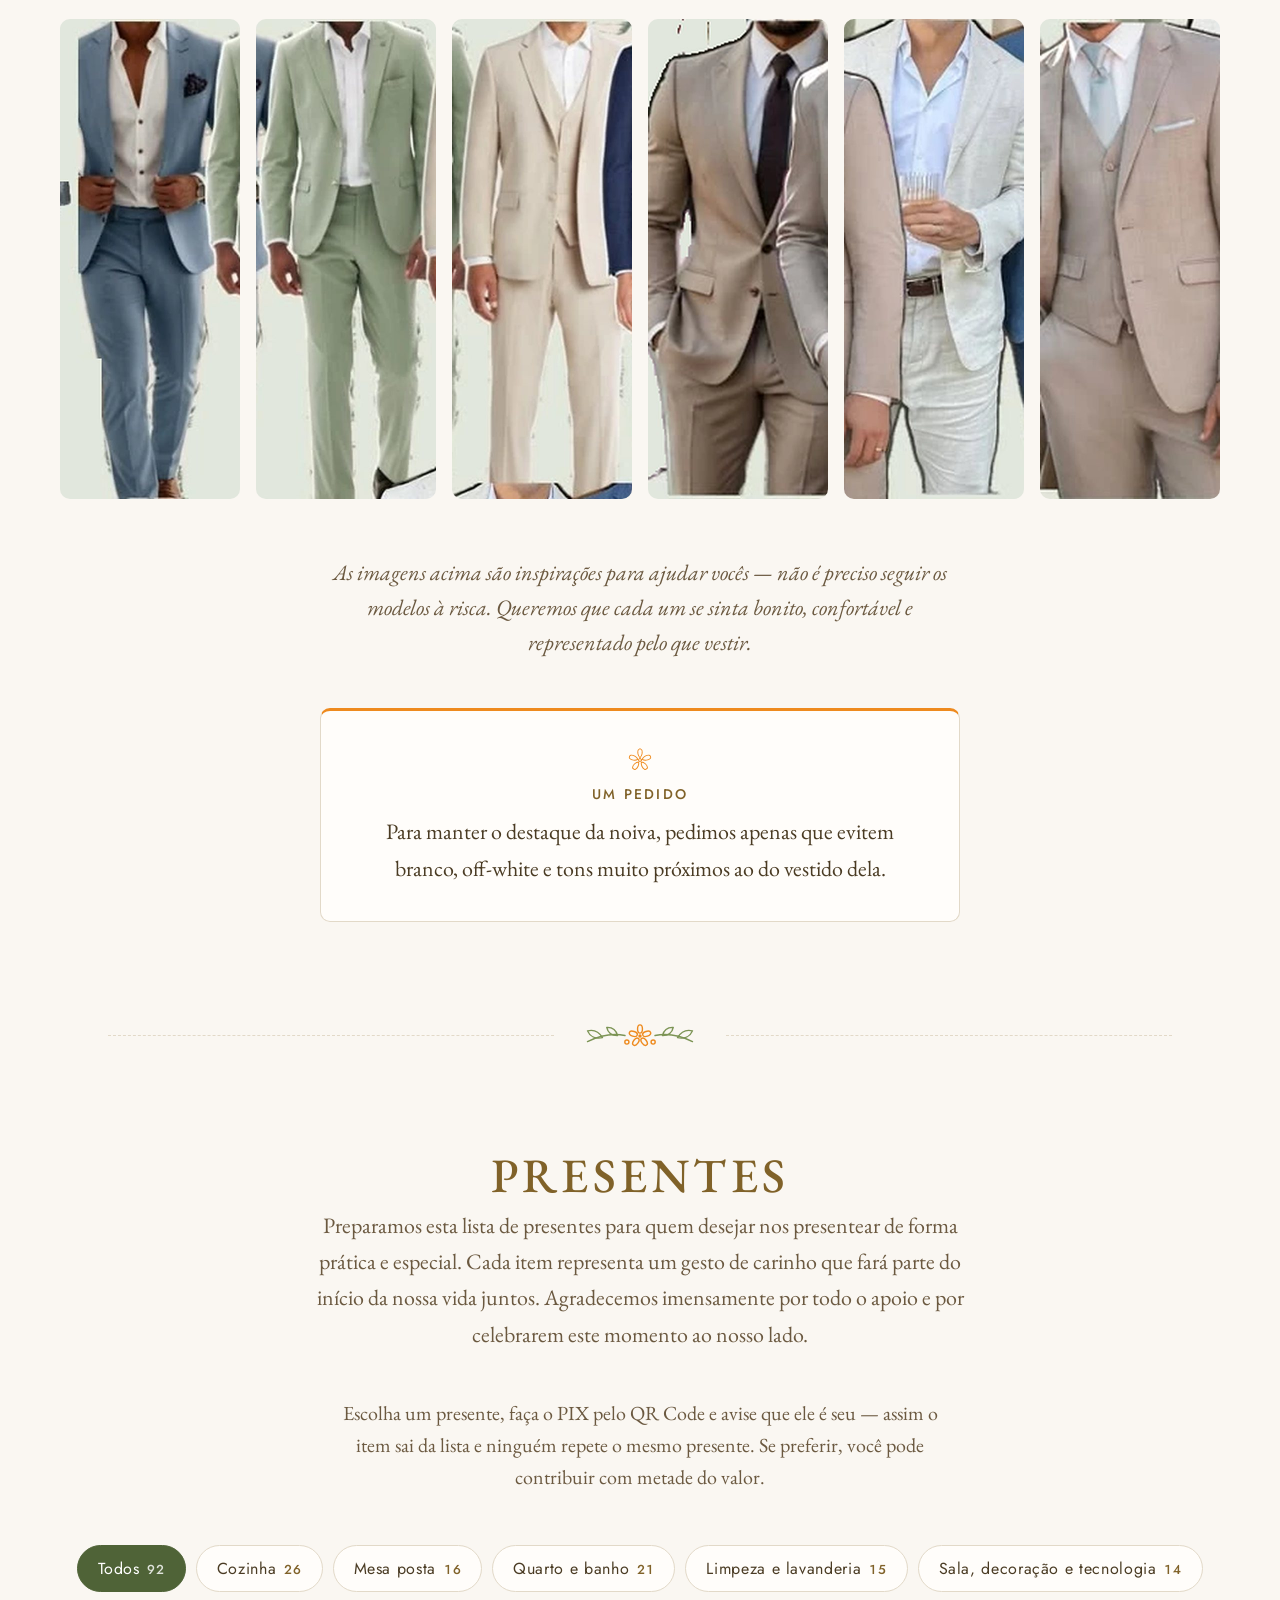
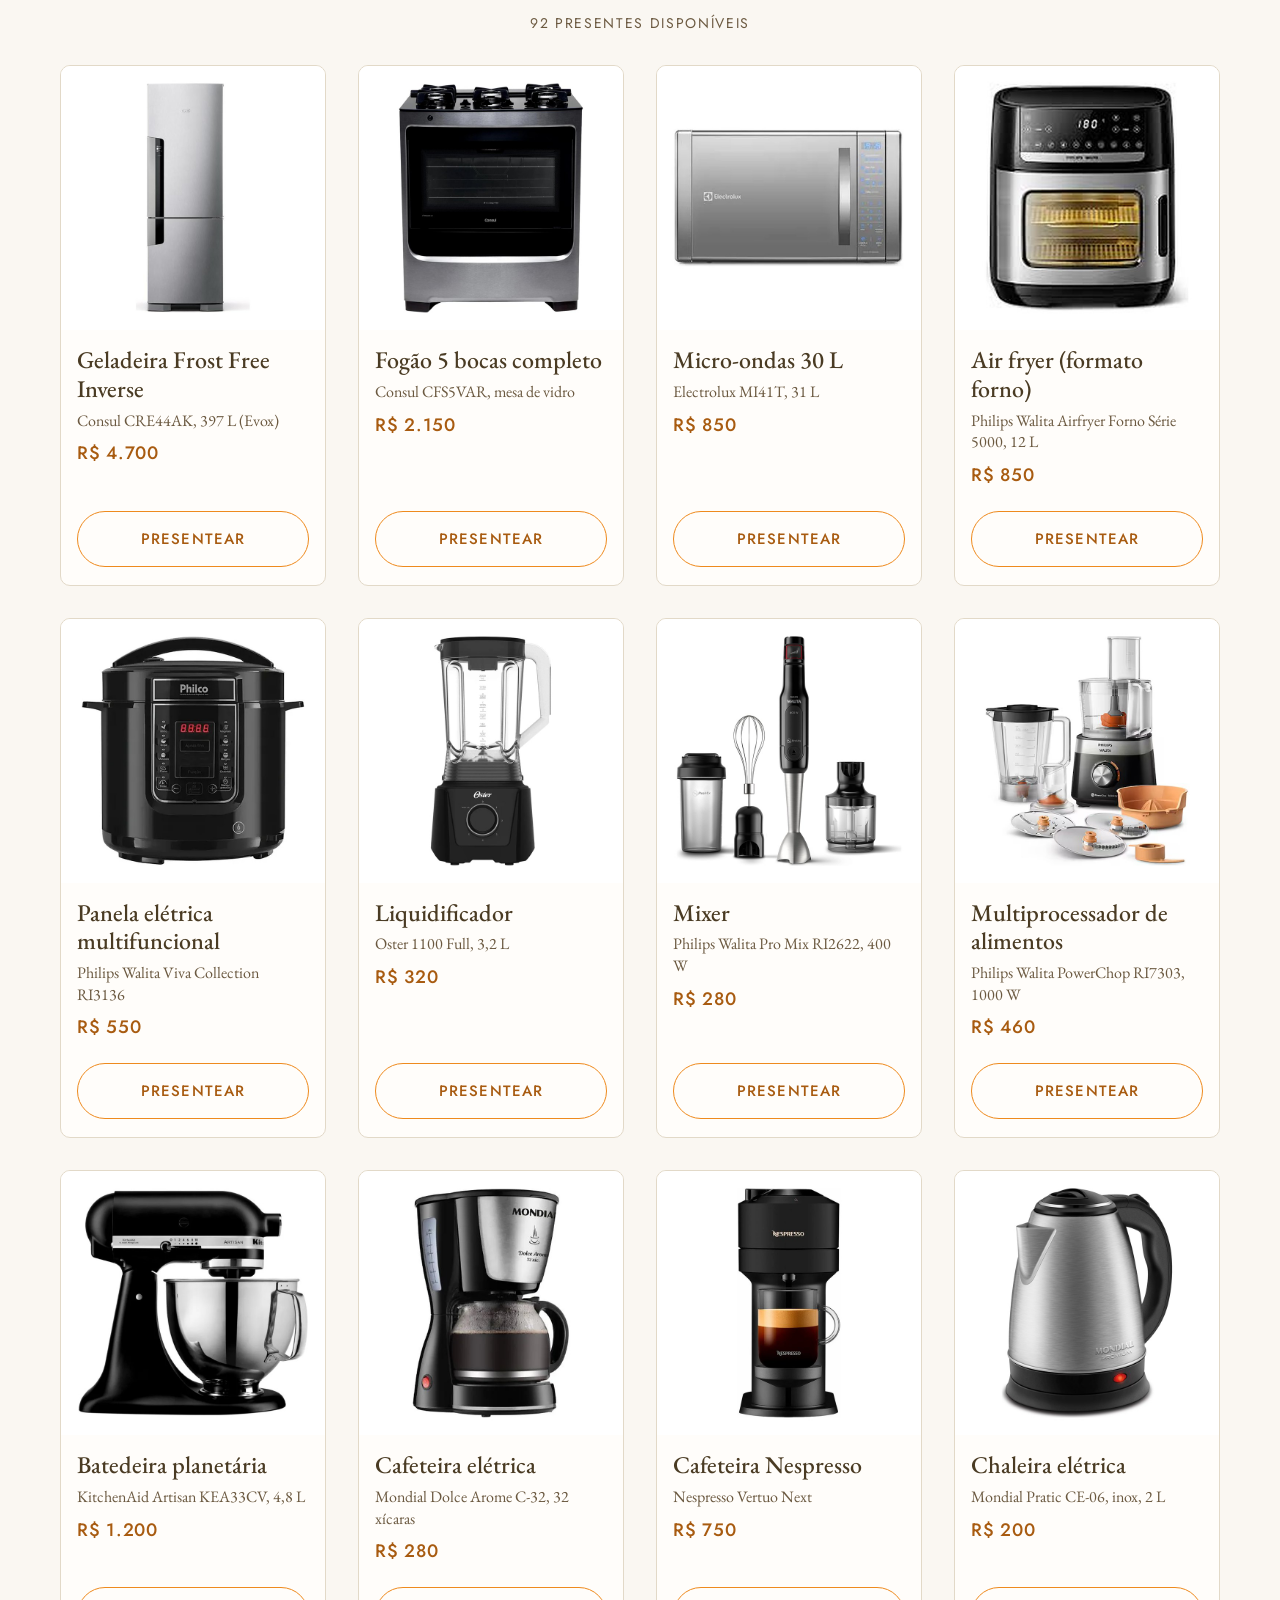
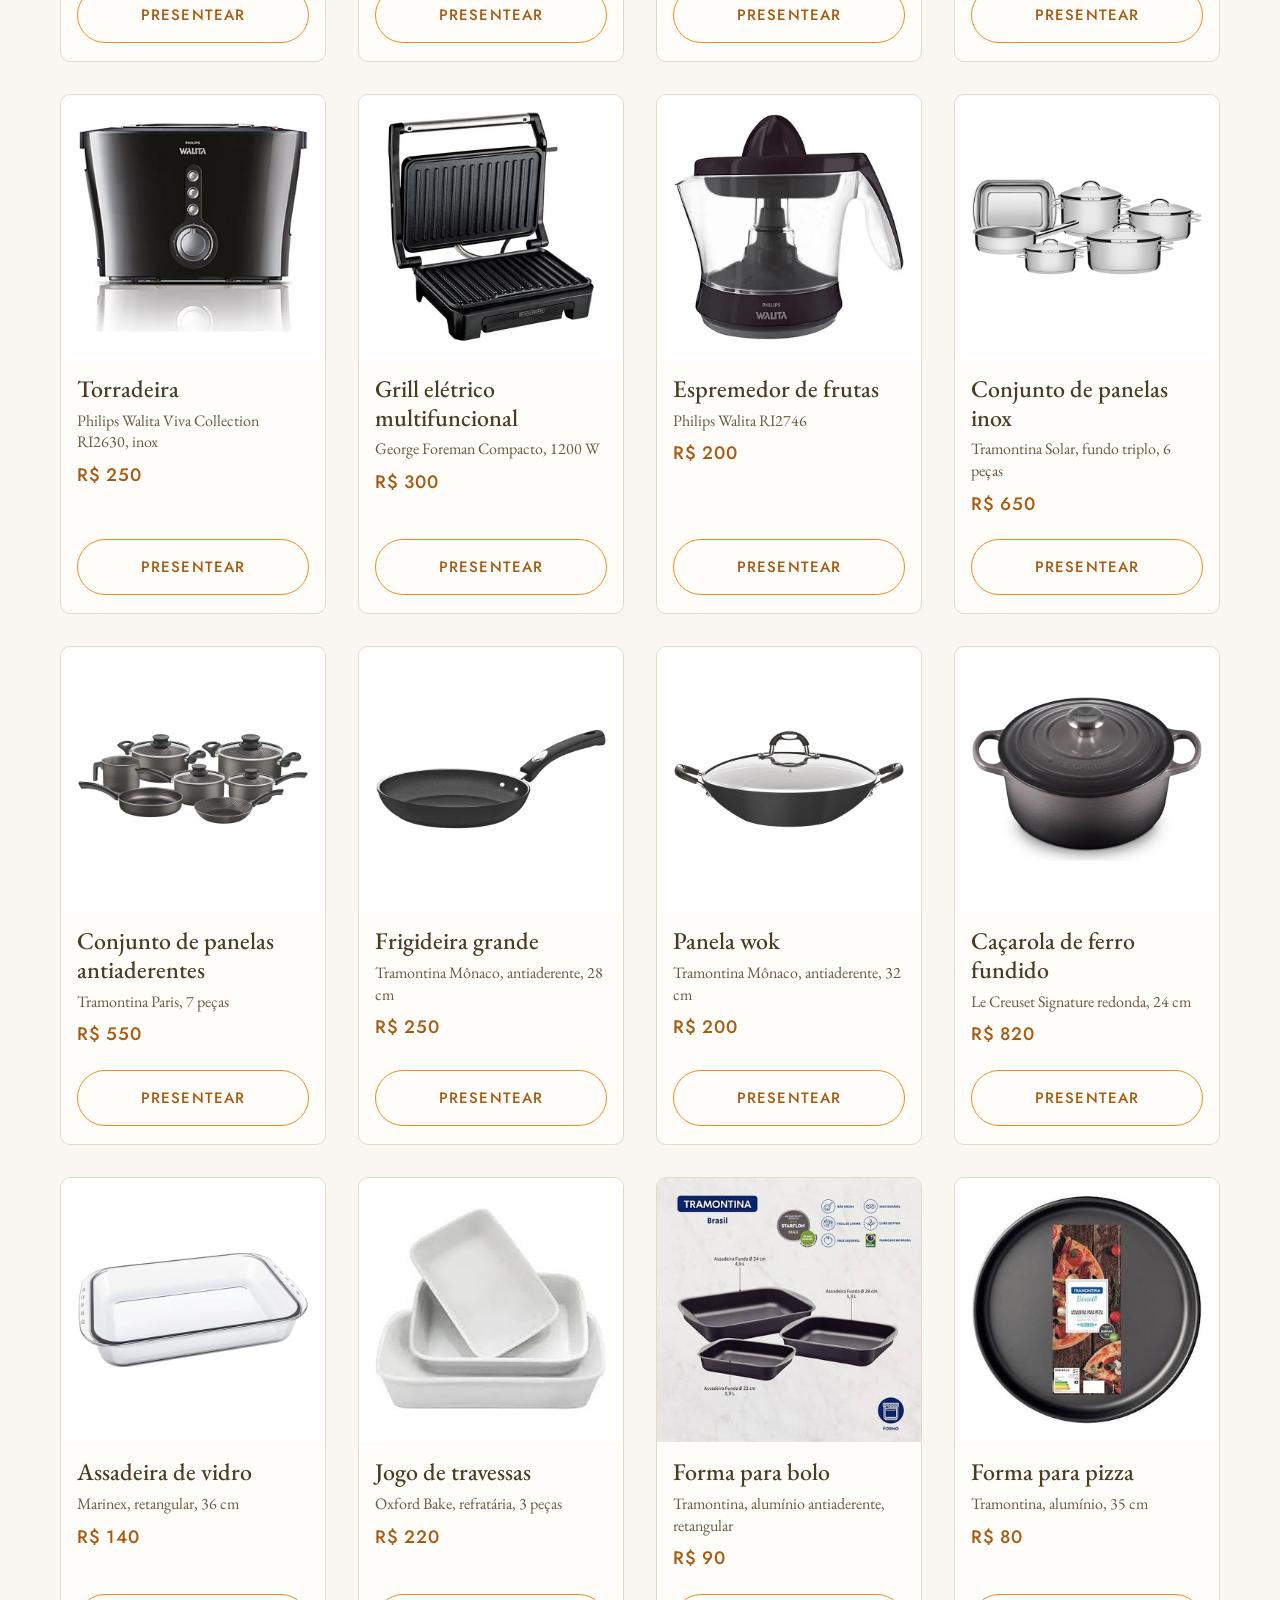
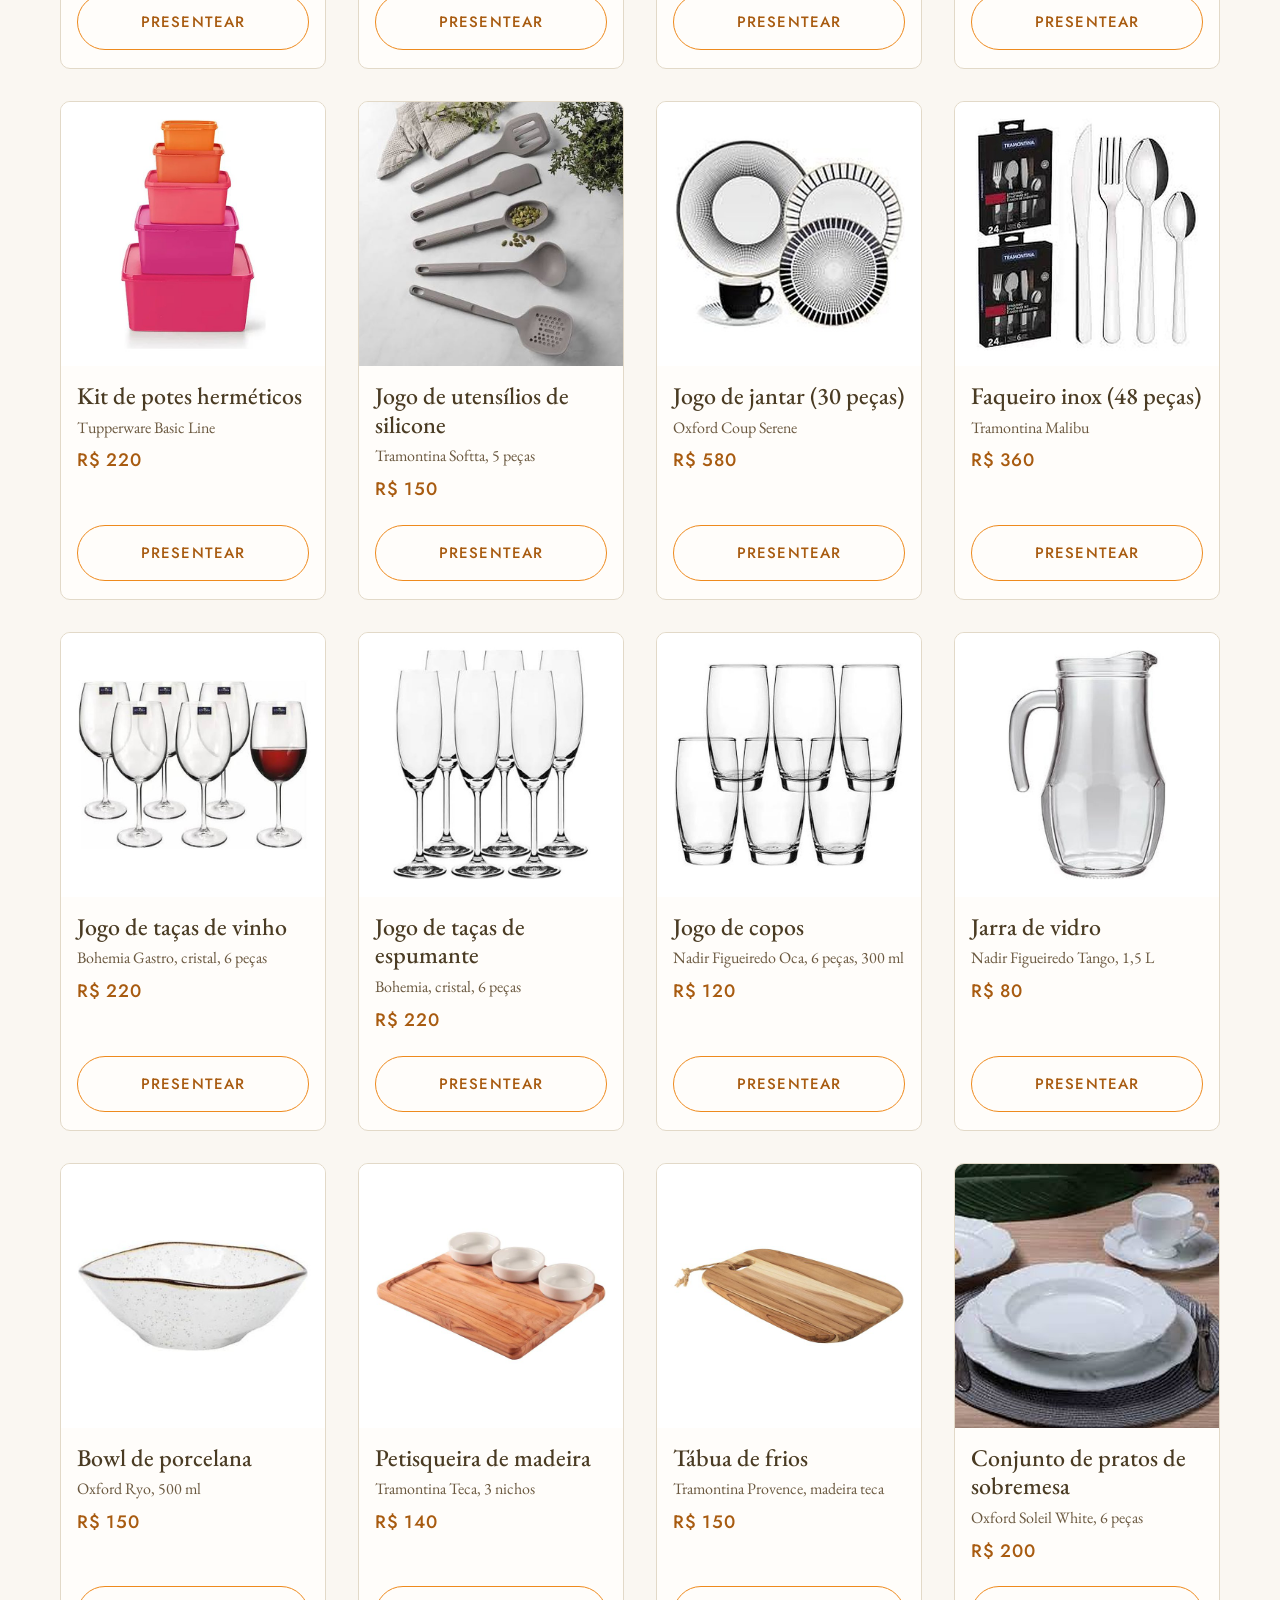
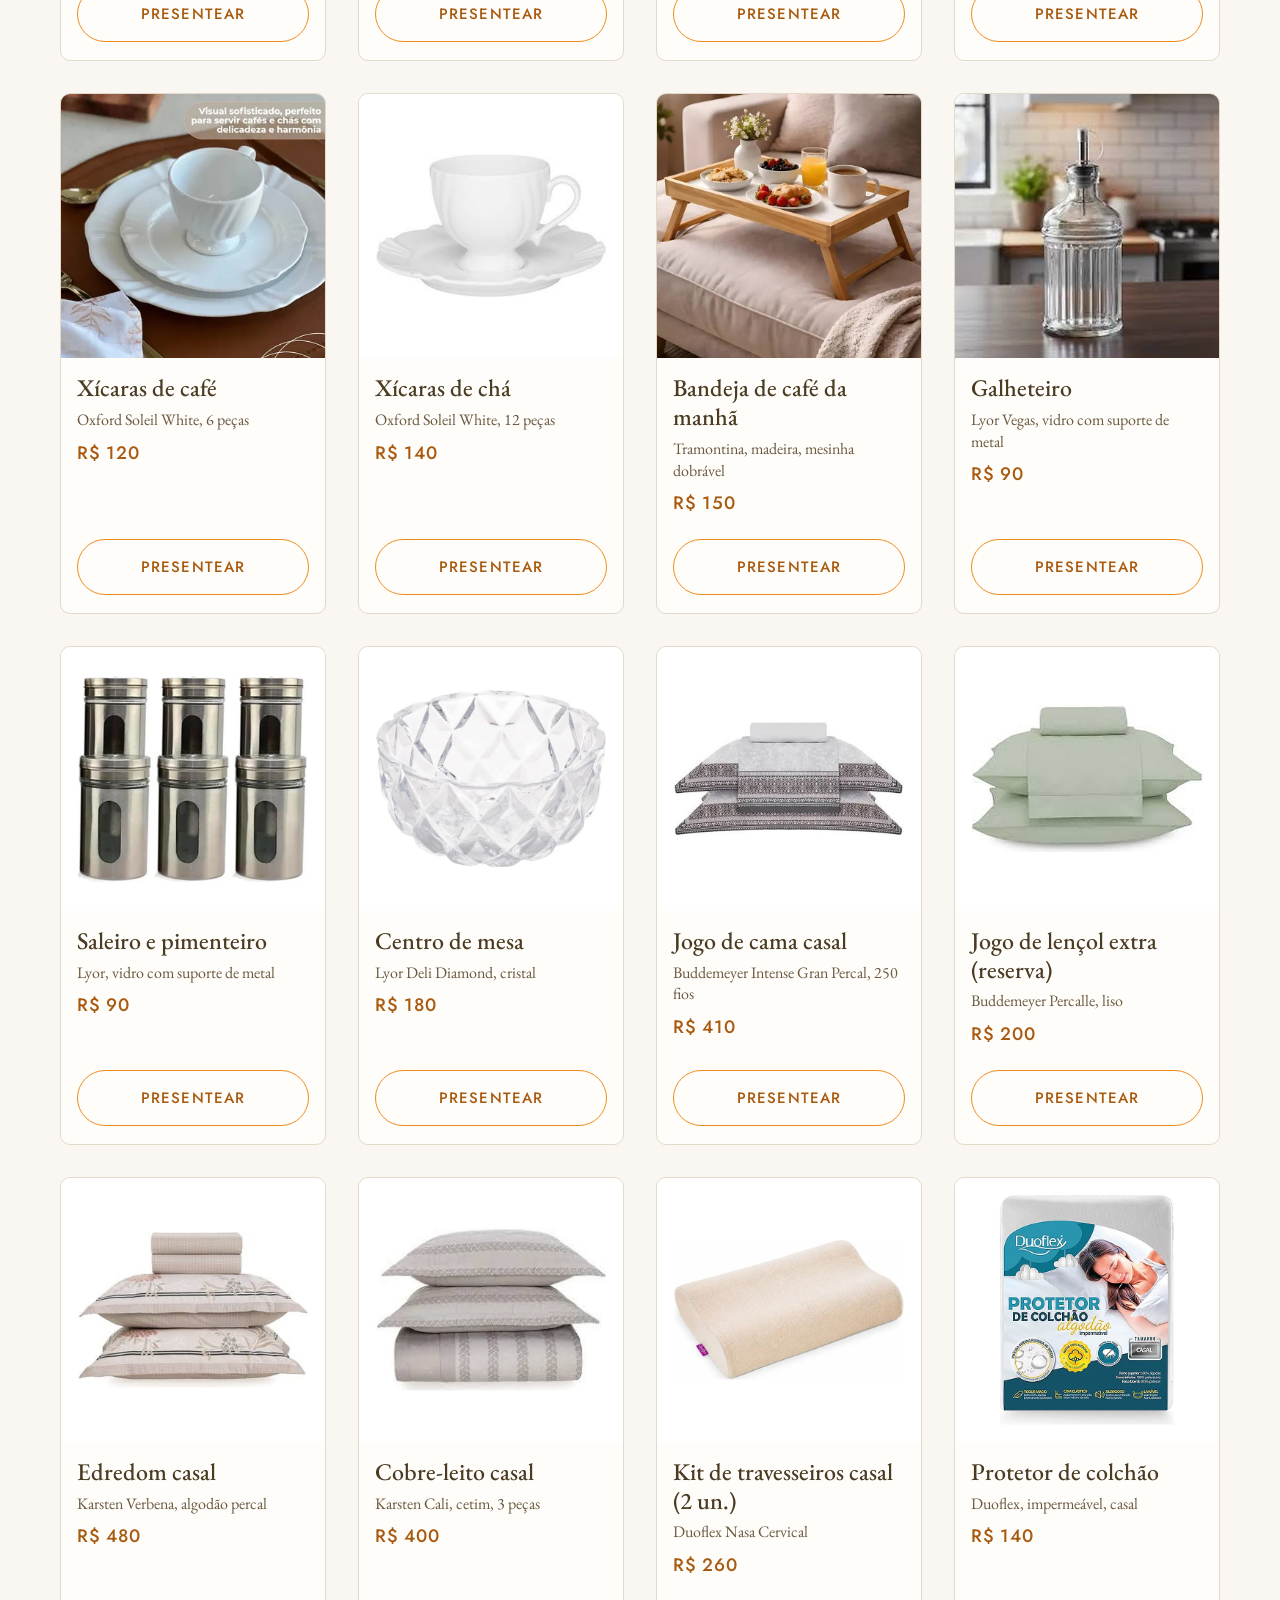
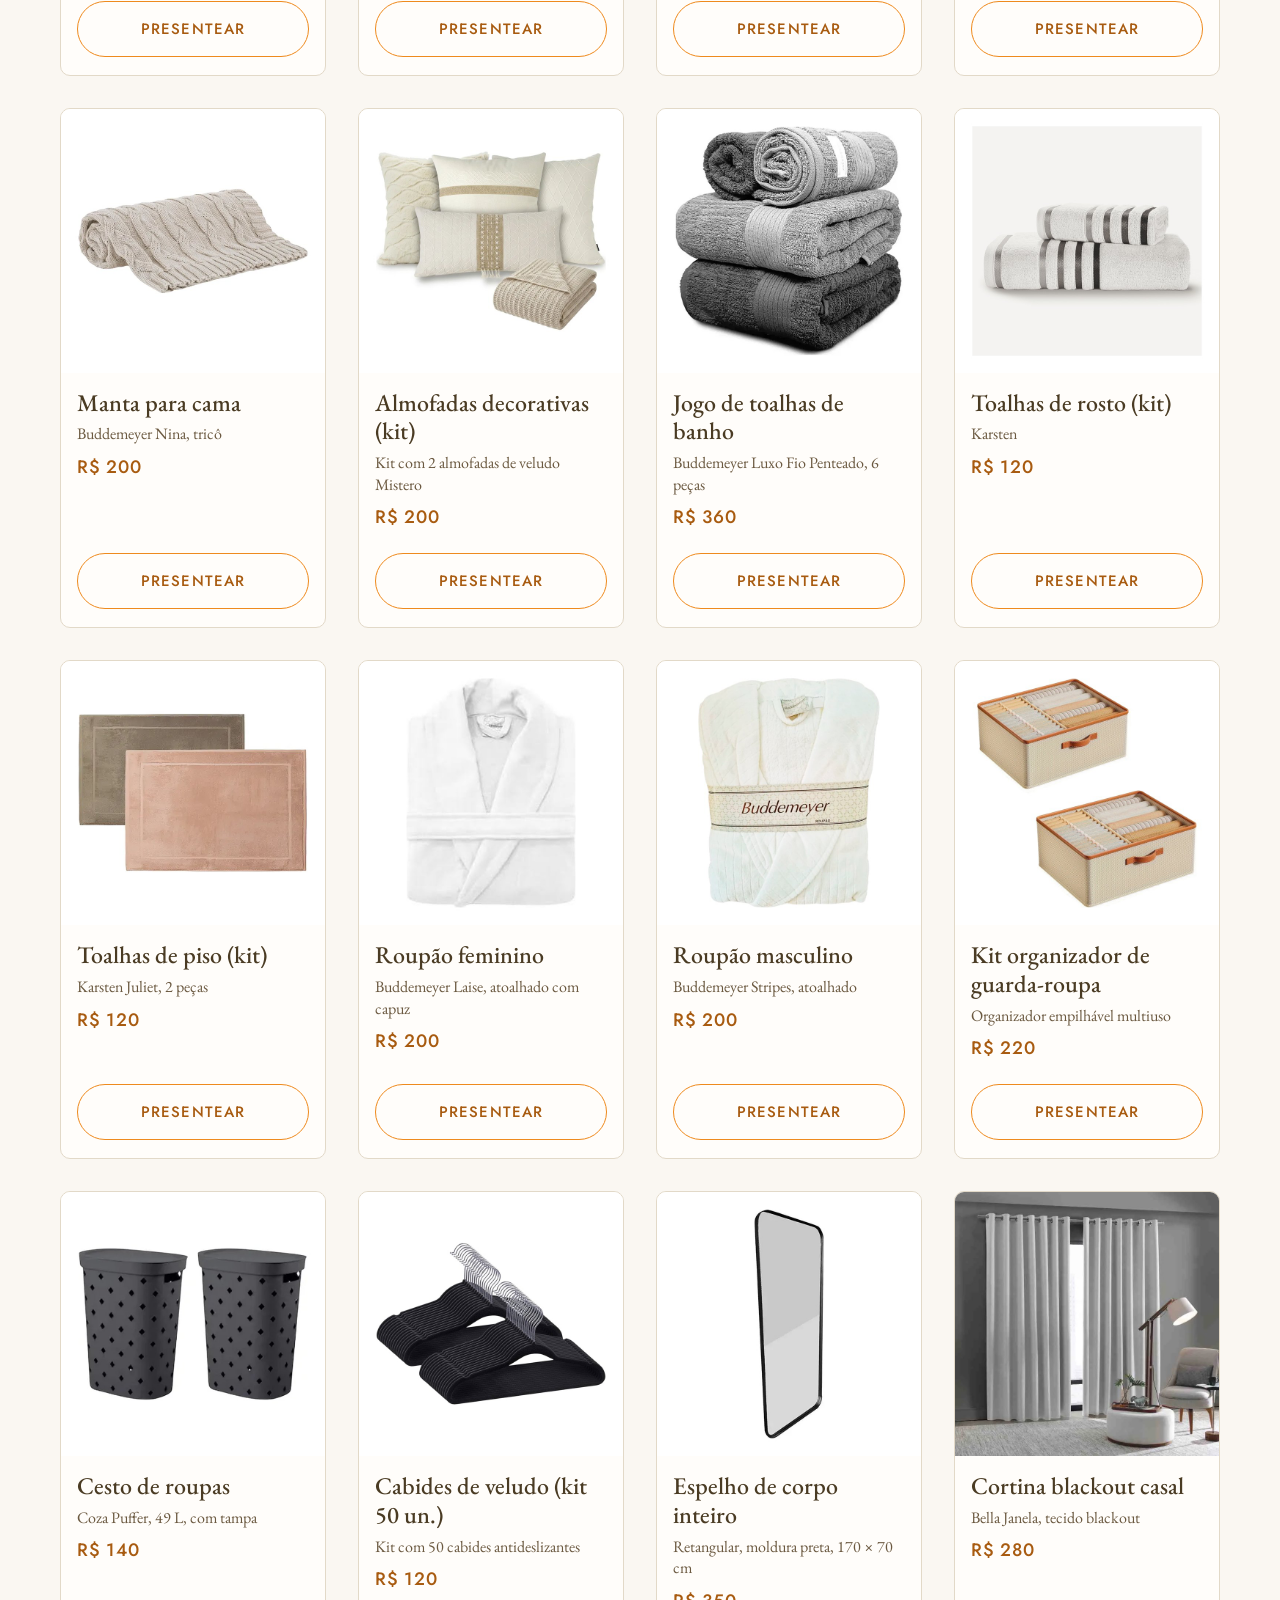
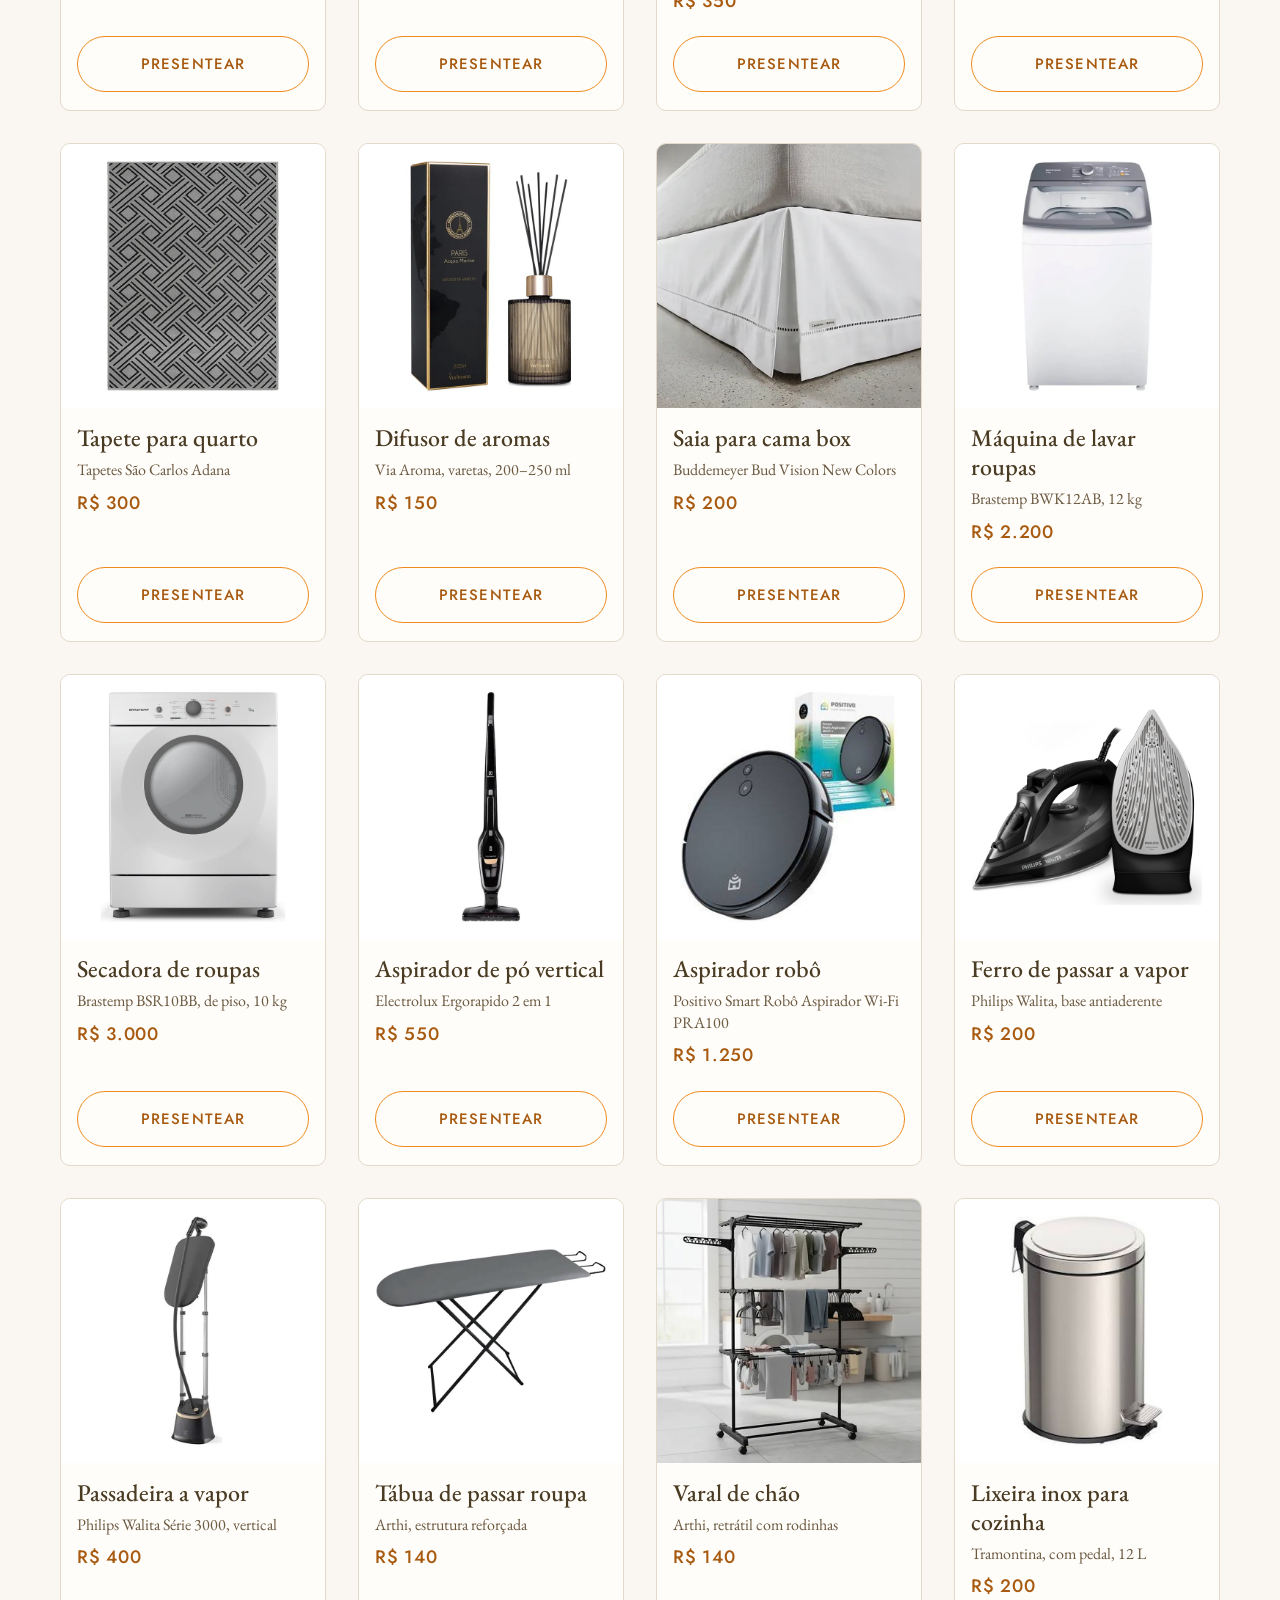
==== commit d7419e6f: "Cria a secao de dress code, com inspiracoes separadas por elas e eles Texto da Carol ajustado so na " ====
--- a/index.html
+++ b/index.html
@@ -244,7 +244,34 @@
     </div>
 
     <!-- ==========================================================
-         3 · PRESENTES
+         3 · DRESS CODE
+         ========================================================== -->
+    <section class="traje section" id="dress-code">
+      <div class="section__inner">
+        <h2 class="section__title section__title--centro reveal" id="dc-titulo"></h2>
+        <p class="assinatura assinatura--centro reveal" id="dc-subtitulo" aria-hidden="true"></p>
+        <p class="section__intro reveal" id="dc-intro"></p>
+        <blockquote class="traje__ideia reveal" id="dc-ideia"></blockquote>
+
+        <!-- Para elas / Para eles: texto + inspirações -->
+        <div class="traje__grupos" id="dc-grupos"></div>
+
+        <p class="traje__inspiracoes reveal" id="dc-inspiracoes"></p>
+
+        <aside class="traje__pedido reveal" aria-labelledby="dc-pedido-titulo">
+          <svg class="traje__pedido-flor" aria-hidden="true"><use href="#svg-flor"/></svg>
+          <h3 class="traje__pedido-titulo" id="dc-pedido-titulo"></h3>
+          <p class="traje__pedido-texto" id="dc-pedido"></p>
+        </aside>
+      </div>
+    </section>
+
+    <div class="divider" aria-hidden="true">
+      <svg class="divider__ramalhete"><use href="#svg-ramalhete"/></svg>
+    </div>
+
+    <!-- ==========================================================
+         4 · PRESENTES
          ========================================================== -->
     <section class="presentes section" id="presentes">
       <div class="section__inner">
@@ -275,7 +302,7 @@
     </div>
 
     <!-- ==========================================================
-         4 · CONFIRME SUA PRESENÇA
+         5 · CONFIRME SUA PRESENÇA
          ========================================================== -->
     <section class="rsvp section" id="rsvp">
       <div class="section__inner section__inner--narrow">
--- a/css/styles.css
+++ b/css/styles.css
@@ -607,7 +607,116 @@
 .odia__fotos img { width: 100%; height: 100%; object-fit: cover; }
 
 /* ==========================================================================
-   3 · PRESENTES
+   3 · DRESS CODE
+   ========================================================================== */
+
+/* A frase-síntese da Carol, em destaque de citação */
+.traje__ideia {
+  margin: -8px auto clamp(48px, 7vw, 72px);
+  max-width: 34ch;
+  font-family: var(--font-display);
+  font-style: italic;
+  font-size: clamp(24px, 2.8vw, 31px);
+  line-height: 1.4;
+  text-align: center;
+  color: var(--ink);
+  text-wrap: balance;
+}
+
+.traje__grupos {
+  display: grid;
+  gap: clamp(56px, 8vw, 88px);
+}
+
+.traje__cabeca {
+  max-width: 62ch;
+  margin: 0 auto clamp(22px, 3vw, 32px);
+  text-align: center;
+}
+
+.traje__grupo-titulo {
+  margin: 0 0 10px;
+  font-family: var(--font-display);
+  font-weight: 500;
+  font-size: clamp(28px, 3.2vw, 36px);
+  line-height: 1.15;
+  color: var(--orange-display);
+}
+
+.traje__grupo-texto { margin: 0; color: var(--ink-soft); }
+
+/* As inspirações: 3 por linha no celular, as 6 numa linha só a partir
+   de 700px. Recortes em 3:8 — look de corpo inteiro. */
+.traje__looks {
+  list-style: none;
+  margin: 0;
+  padding: 0;
+  display: grid;
+  grid-template-columns: repeat(3, 1fr);
+  gap: clamp(8px, 1.4vw, 16px);
+}
+
+@media (min-width: 700px) {
+  .traje__looks { grid-template-columns: repeat(6, 1fr); }
+}
+
+.traje__look {
+  border-radius: var(--radius-card);
+  overflow: hidden;
+  background: var(--paper-elevated);
+}
+
+.traje__look img {
+  width: 100%;
+  height: auto;
+  aspect-ratio: 3 / 8;
+  object-fit: cover;
+}
+
+.traje__inspiracoes {
+  margin: clamp(40px, 6vw, 56px) auto 0;
+  max-width: 58ch;
+  font-style: italic;
+  /* itálico do Garamond é mais fino: fica no mesmo corpo do texto */
+  font-size: 21px;
+  line-height: 1.6;
+  text-align: center;
+  color: var(--ink-soft);
+}
+
+@media (min-width: 1100px) { .traje__inspiracoes { font-size: 22px; } }
+
+/* O pedido da noiva — o único quadro da seção, para não passar batido */
+.traje__pedido {
+  margin: clamp(36px, 5vw, 48px) auto 0;
+  max-width: 640px;
+  padding: clamp(24px, 4vw, 34px) clamp(22px, 4vw, 40px);
+  background: var(--paper-elevated);
+  border: 1px solid var(--hairline);
+  border-top: 3px solid var(--orange);
+  border-radius: var(--radius-card);
+  display: grid;
+  justify-items: center;
+  gap: 8px;
+  text-align: center;
+}
+
+.traje__pedido-flor { width: 30px; height: 30px; color: var(--orange); }
+
+.traje__pedido-titulo {
+  margin: 0;
+  font-family: var(--font-micro);
+  font-size: 14px;
+  font-weight: 500;
+  letter-spacing: .16em;
+  text-transform: uppercase;
+  color: var(--gold-deep);
+}
+
+.traje__pedido-texto { margin: 0; }
+
+/* ==========================================================================
+   4 · PRESENTES
    ========================================================================== */
 
 /* Explicação curta de como a lista funciona, acima dos filtros */
